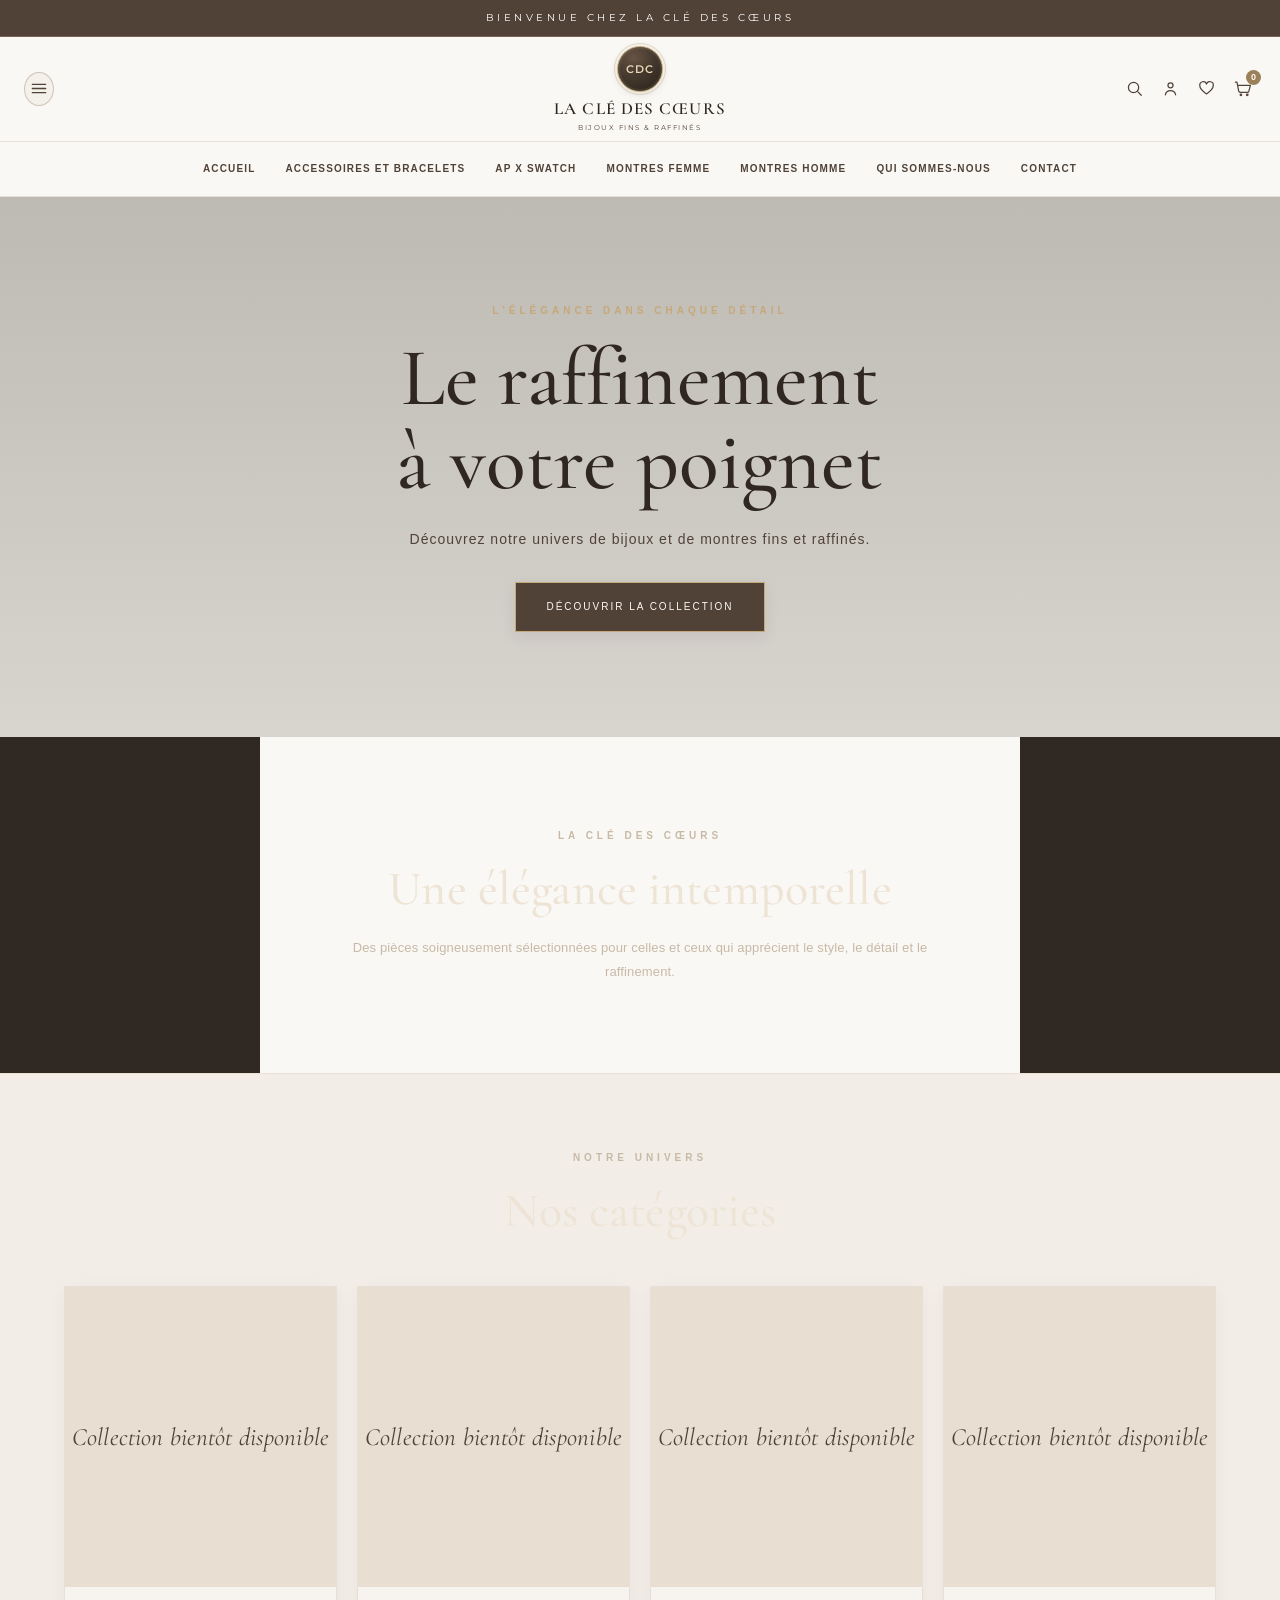
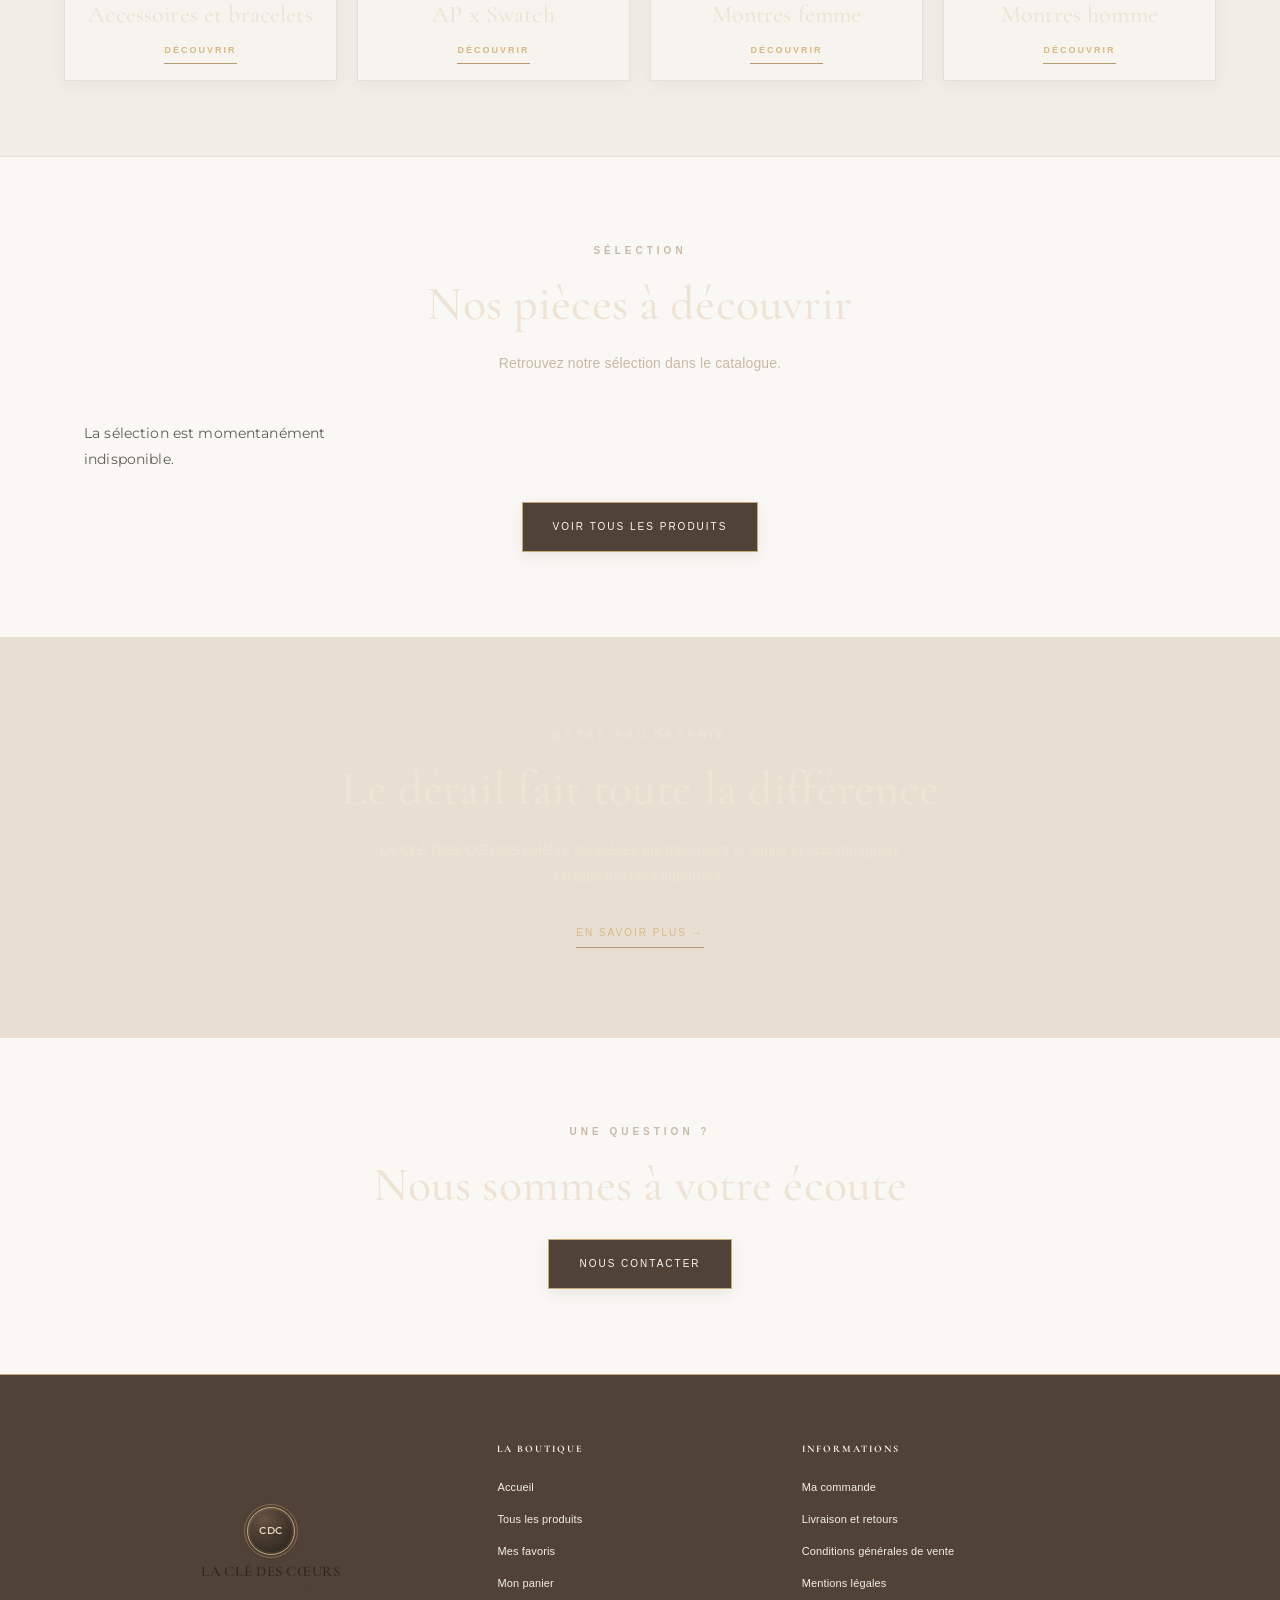
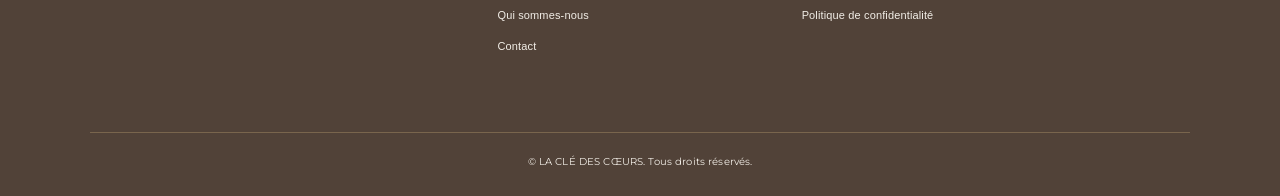
==== index.html @ a2b81877 "Forcer le chargement du nettoyage des fonds blancs" ====
<!DOCTYPE html>
<html lang="fr">
<head>
  <meta charset="UTF-8">
  <meta name="viewport" content="width=device-width, initial-scale=1.0">

  <title>LA CLÉ DES CŒURS | Bijoux fins & raffinés</title>

  <meta name="description" content="Découvrez LA CLÉ DES CŒURS, une sélection de bijoux et de montres fins et raffinés.">
  <meta name="theme-color" content="#39332e">

  <link rel="preconnect" href="https://fonts.googleapis.com">
  <link rel="preconnect" href="https://fonts.gstatic.com" crossorigin>

  <link href="https://fonts.googleapis.com/css2?family=Cormorant+Garamond:wght@400;500;600;700&family=Montserrat:wght@300;400;500;600&display=swap" rel="stylesheet">

  <link rel="stylesheet" href="styles.css?v=cdc-logo-center-20261107-30">

  <style>
    .main-nav.is-open {
      display: flex !important;
      flex-wrap: wrap;
    }

    .menu-button {
      cursor: pointer;
    }

    .header-actions a {
      text-decoration: none;
    }

    .search-form {
      display: flex;
      align-items: center;
    }

    .search-form button {
      cursor: pointer;
    }

    @media (max-width: 768px) {
      .main-nav.is-open {
        display: flex !important;
        flex-direction: column;
        width: 100%;
        gap: 12px;
        padding: 18px;
        background: #39332e;
        position: relative;
        z-index: 20;
      }
    }
      .featured-home-grid {
      display:grid;
      grid-template-columns:repeat(4,minmax(0,1fr));
      gap:20px;
      max-width:1200px;
      margin:0 auto;
      padding:0 20px;
    }
    .featured-home-card {
      border:1px solid rgba(190,166,126,.28);
      background:#39332e;
      text-align:center;
      padding-bottom:16px;
      min-width:0;
    }
    .featured-home-card img {
      display:block;
      width:100%;
      aspect-ratio:1/1;
      object-fit:contain;
      background:#d8d0c5;
    }
    .featured-home-card h3 {
      font-size:14px;
      font-weight:400;
      line-height:1.5;
      padding:0 12px;
      min-height:42px;
    }
    .featured-home-card p {font-size:15px;}
    .featured-home-card a {color:inherit;text-decoration:none;}
    @media(max-width:800px){.featured-home-grid{grid-template-columns:repeat(2,minmax(0,1fr));gap:12px;padding:0 14px;}}
  
    .header-cart-icon { width: 22px; height: 22px; display: inline-block; vertical-align: middle; }
  </style>
</head>

<body>

  <div class="announcement">
    BIENVENUE CHEZ LA CLÉ DES CŒURS
  </div>

  <header class="header">

    <button
      class="menu-button"
      id="menuButton"
      type="button"
      aria-label="Ouvrir le menu"
      aria-expanded="false"
      aria-controls="mainNav"
    >
      <svg viewBox="0 0 24 24" aria-hidden="true"><path d="M4 7h16M4 12h16M4 17h16"/></svg>
    </button>

    <a href="index.html" class="brand brand-home-link" title="Retour à l’accueil">
      <span class="brand-monogram" aria-label="CDC"><span class="brand-initials">CDC</span></span>
      <span class="brand-name">LA CLÉ DES CŒURS</span>
      <span class="brand-tagline">BIJOUX FINS &amp; RAFFINÉS</span>
    </a>

    <div class="header-actions">
      <a class="header-search-link" href="catalogue.html#recherche" aria-label="Rechercher" title="Rechercher"><svg viewBox="0 0 24 24" aria-hidden="true" fill="none" stroke="currentColor" stroke-width="1.6" stroke-linecap="round" stroke-linejoin="round"><circle cx="10.8" cy="10.8" r="6.5"/><path d="m16 16 4.5 4.5"/></svg></a>
      <a href="compte.html" aria-label="Mon compte" title="Mon compte"><svg viewBox="0 0 24 24" fill="none" stroke="currentColor" stroke-width="1.55" stroke-linecap="round" stroke-linejoin="round" aria-hidden="true"><circle cx="12" cy="8" r="3.2"/><path d="M5.5 20c.7-3.4 3-5.2 6.5-5.2s5.8 1.8 6.5 5.2"/></svg></a>
      <a href="favoris.html" aria-label="Favoris"><svg viewBox="0 0 24 24" fill="none" stroke="currentColor" stroke-width="1.55" stroke-linecap="round" stroke-linejoin="round" aria-hidden="true"><path d="M20.4 8.8c0 4.2-8.4 10-8.4 10S3.6 13 3.6 8.8A4.3 4.3 0 0 1 12 6.5a4.3 4.3 0 0 1 8.4 2.3Z"/></svg></a>
      <a href="panier.html" aria-label="Panier"><svg class="header-cart-icon" viewBox="0 0 24 24" fill="none" stroke="currentColor" stroke-width="1.7" stroke-linecap="round" stroke-linejoin="round" aria-hidden="true"><path d="M3 4h2l2.2 11.2a2 2 0 0 0 2 1.6h8.9a2 2 0 0 0 1.9-1.4L22 8H6"></path><circle cx="10" cy="20" r="1"></circle><circle cx="18" cy="20" r="1"></circle></svg> <span id="cartCount">0</span></a>
    </div>

  </header>

  <nav class="main-nav" id="mainNav">

    <a href="index.html">Accueil</a>

    <a href="catalogue.html?categorie=accessoires">
      Accessoires et bracelets
    </a>

    <a href="catalogue.html?categorie=ap-swatch">
      AP x Swatch
    </a>

    <a href="catalogue.html?categorie=femme">
      Montres femme
    </a>

    <a href="catalogue.html?categorie=homme">
      Montres homme
    </a>

    <a href="qui-sommes-nous.html">
      Qui sommes-nous
    </a>

    <a href="contact.html">
      Contact
    </a>

  </nav>

  <!-- Barre de recherche déplacée vers l’icône de recherche de l’en-tête. -->
<main>

    <section class="hero">

      <div class="hero-content">

        <p class="eyebrow">
          L'ÉLÉGANCE DANS CHAQUE DÉTAIL
        </p>

        <h1>
          Le raffinement<br>
          à votre poignet
        </h1>

        <p>
          Découvrez notre univers de bijoux et de montres
          fins et raffinés.
        </p>

        <a href="catalogue.html" class="primary-button">
          DÉCOUVRIR LA COLLECTION
        </a>

      </div>

    </section>

    <section class="welcome-section">

      <p class="eyebrow">LA CLÉ DES CŒURS</p>

      <h2>Une élégance intemporelle</h2>

      <p>
        Des pièces soigneusement sélectionnées pour celles
        et ceux qui apprécient le style, le détail et le raffinement.
      </p>

    </section>

    <section class="categories-section">

      <div class="section-heading">
        <p class="eyebrow">NOTRE UNIVERS</p>
        <h2>Nos catégories</h2>
      </div>

      <div class="category-grid">

        <article class="category-card">
          <div class="category-image category-accessories" data-category-image="accessoires" aria-label="Produits de la catégorie Accessoires et bracelets"></div>
          <h3>Accessoires et bracelets</h3>
          <a class="category-link" href="catalogue.html?categorie=accessoires">DÉCOUVRIR</a>
        </article>

        <article class="category-card">
          <div class="category-image category-ap" data-category-image="ap-swatch" aria-label="Produits de la catégorie AP x Swatch"></div>
          <h3>AP x Swatch</h3>
          <a class="category-link" href="catalogue.html?categorie=ap-swatch">DÉCOUVRIR</a>
        </article>

        <article class="category-card">
          <div class="category-image category-women" data-category-image="femme" aria-label="Produits de la catégorie Montres femme"></div>
          <h3>Montres femme</h3>
          <a class="category-link" href="catalogue.html?categorie=femme">DÉCOUVRIR</a>
        </article>

        <article class="category-card">
          <div class="category-image category-men" data-category-image="homme" aria-label="Produits de la catégorie Montres homme"></div>
          <h3>Montres homme</h3>
          <a class="category-link" href="catalogue.html?categorie=homme">DÉCOUVRIR</a>
        </article>

      </div>

    </section>

    <section class="featured-section">

      <div class="section-heading">
        <p class="eyebrow">SÉLECTION</p>
        <h2>Nos pièces à découvrir</h2>
        <p>Retrouvez notre sélection dans le catalogue.</p>
      </div>

      <div class="featured-home-grid" id="featuredProducts">
        <p>Chargement de notre sélection...</p>
      </div>

      <p style="text-align:center;margin-top:30px;">
        <a href="catalogue.html" class="primary-button">VOIR TOUS LES PRODUITS</a>
      </p>

    </section>

    <section class="editorial-section">

      <div class="editorial-content">

        <p class="eyebrow">NOTRE PHILOSOPHIE</p>

        <h2>Le détail fait toute la différence</h2>

        <p>
          LA CLÉ DES CŒURS célèbre les pièces qui traversent
          le temps et accompagnent chaque moment important.
        </p>

        <a href="qui-sommes-nous.html" class="text-link">
          EN SAVOIR PLUS →
        </a>

      </div>

    </section>

    <section class="contact-strip">

      <p class="eyebrow">UNE QUESTION ?</p>

      <h2>Nous sommes à votre écoute</h2>

      <a href="contact.html" class="primary-button">
        NOUS CONTACTER
      </a>

    </section>

  </main>

  <footer class="footer">

    <div class="footer-brand">

      <span class="brand-monogram" aria-label="CDC"><span class="brand-initials">CDC</span></span>

      <h3>LA CLÉ DES CŒURS</h3>

      <p>BIJOUX FINS & RAFFINÉS</p>

    </div>

    <div class="footer-column">

      <h4>LA BOUTIQUE</h4>

      <a href="index.html">Accueil</a>
      <a href="catalogue.html">Tous les produits</a>
      <a href="favoris.html">Mes favoris</a>
      <a href="panier.html">Mon panier</a>
      <a href="qui-sommes-nous.html">Qui sommes-nous</a>
      <a href="contact.html">Contact</a>

    </div>

    <div class="footer-column">

      <h4>INFORMATIONS</h4>

      <a href="compte.html">Ma commande</a>
      <a href="livraison-retours.html">Livraison et retours</a>
      <a href="conditions-generales.html">Conditions générales de vente</a>
      <a href="mentions-legales.html">Mentions légales</a>
      <a href="confidentialite.html">Politique de confidentialité</a>

    </div>

    <div class="footer-bottom">

      ©️ <span id="currentYear"></span> LA CLÉ DES CŒURS.
      Tous droits réservés.

    </div>

  </footer>

  <script>
    "use strict";

    // Menu de navigation mobile
    const menuButton = document.getElementById("menuButton");
    const mainNav = document.getElementById("mainNav");

    // Signale au script global que le menu de l’accueil a déjà son gestionnaire.
    menuButton.dataset.cdcMenuReady = "true";

    menuButton.addEventListener("click", function() {
      const menuOuvert = mainNav.classList.toggle("is-open");

      menuButton.setAttribute("aria-expanded", String(menuOuvert));
      menuButton.setAttribute(
        "aria-label",
        menuOuvert ? "Fermer le menu" : "Ouvrir le menu"
      );

      menuButton.innerHTML = menuOuvert ? '<svg viewBox="0 0 24 24" aria-hidden="true"><path d="m6 6 12 12M18 6 6 18"/></svg>' : '<svg viewBox="0 0 24 24" aria-hidden="true"><path d="M4 7h16M4 12h16M4 17h16"/></svg>';
    });

    // Fermer le menu après avoir choisi une page
    mainNav.querySelectorAll("a").forEach(function(lien) {
      lien.addEventListener("click", function() {
        mainNav.classList.remove("is-open");
        menuButton.setAttribute("aria-expanded", "false");
        menuButton.setAttribute("aria-label", "Ouvrir le menu");
        menuButton.innerHTML = '<svg viewBox="0 0 24 24" aria-hidden="true"><path d="M4 7h16M4 12h16M4 17h16"/></svg>';
      });
    });

    // Recherche : ouvrir le catalogue avec le terme recherché
    const searchForm = document.getElementById("searchForm");
    const searchInput = document.getElementById("searchInput");

    searchForm.addEventListener("submit", function(evenement) {
      evenement.preventDefault();

      const terme = searchInput.value.trim();

      if (terme) {
        window.location.href =
          "catalogue.html?recherche=" + encodeURIComponent(terme);
      } else {
        window.location.href = "catalogue.html";
      }
    });

    // Afficher l'année actuelle
    document.getElementById("currentYear").textContent =
      new Date().getFullYear();

    // Mettre à jour le compteur du panier
    function actualiserCompteurPanier() {
      const compteur = document.getElementById("cartCount");

      try {
        const panier = JSON.parse(
          localStorage.getItem("cdc_cart") || "[]"
        );

        const quantite = Array.isArray(panier)
          ? panier.reduce(function(total, article) {
              return total + Number(article.quantity || 0);
            }, 0)
          : 0;

        compteur.textContent = quantite;

      } catch (erreur) {
        compteur.textContent = "0";
        console.error("Impossible de lire le panier :", erreur);
      }
    }

    actualiserCompteurPanier();
  </script>

  <script src="produits.js?v=categories-strict-20261107-12"></script>
  <script>
    (function() {
      const zone = document.getElementById("featuredProducts");
      if (!zone || !window.produitsReady) return;
      const euro = value => new Intl.NumberFormat("fr-FR",{style:"currency",currency:"EUR"}).format(Number(value)||0);
      window.produitsReady.then(produits => {
        const selection = produits.filter(p => p && p.actif !== false && p.image).slice(0,4);
        if (!selection.length) {
          zone.textContent = "Découvrez notre sélection dans le catalogue.";
          return;
        }
        zone.innerHTML = selection.map(p => {
          const href = "produit.html?id=" + encodeURIComponent(p.id);
          const name = String(p.nom || "Article").replace(/[&<>"']/g, ch => ({"&":"&amp;","<":"&lt;",">":"&gt;",'"':"&quot;","'":"&#039;"}[ch]));
          const img = String(p.image).replace(/&/g,"&amp;").replace(/"/g,"&quot;").replace(/</g,"&lt;");
          return '<article class="featured-home-card"><a href="'+href+'"><img src="'+img+'" alt="'+name+'" loading="lazy"><h3>'+name+'</h3><p>'+euro(p.prix)+'</p></a></article>';
        }).join("");
      }).catch(() => { zone.textContent = "La sélection est momentanément indisponible."; });
    })();
  </script>
  <script>
    (function() {
      const zones = Array.from(document.querySelectorAll("[data-category-image]"));
      if (!zones.length) return;
      const normaliser = value => String(value || "").toLowerCase().normalize("NFD").replace(/[\\u0300-\\u036f]/g, "").replace(/[^a-z0-9]+/g, "-");
      function appartient(produit, categorie) {
        const categories = Array.isArray(produit && produit.categories)
          ? produit.categories
          : [];
        // Chaque produit ne peut apparaître que dans sa catégorie canonique.
        return categories.includes(categorie) ||
          normaliser(produit && produit.categorie) === categorie;
      }

      const charger = window.produitsReady ? window.produitsReady : new Promise((resolve,reject) => {
        window.addEventListener("produits:loaded",() => resolve(window.produits || []),{once:true});
        window.addEventListener("produits:error",() => reject(new Error("Catalogue indisponible")),{once:true});
      });
      charger.then(function(produits) {
        zones.forEach(function(zone,zoneIndex) {
          const categorie=zone.dataset.categoryImage;
          const selection=produits.filter(produit => produit && produit.actif!==false && produit.image && appartient(produit,categorie));
          const carte=zone.closest(".category-card");
          const destination="catalogue.html?categorie="+encodeURIComponent(categorie);
          if(carte) {
            carte.dataset.categoryHref=destination;carte.setAttribute("role","link");carte.setAttribute("tabindex","0");
            carte.addEventListener("click",event => {if(!event.target.closest("a,button"))window.location.href=destination;});
            carte.addEventListener("keydown",event => {
              if((event.key==="Enter"||event.key===" ")&&(event.target===carte||event.target===zone||event.target.closest("h3"))){
                event.preventDefault();window.location.href=destination;
              }
            });
          }
          if(!selection.length){zone.classList.add("category-image-empty");zone.setAttribute("aria-label","Collection bientôt disponible");return;}
          const largeur=Math.max(180,Math.round(zone.clientWidth||zone.getBoundingClientRect().width||260));
          const piste=document.createElement("div");piste.className="category-product-track";piste.style.width=(largeur*selection.length*2)+"px";
          selection.concat(selection).forEach(function(produit,index) {
            const lien=document.createElement("a");lien.className="category-product-item";lien.href="produit.html?id="+encodeURIComponent(produit.id);
            lien.style.setProperty("--category-slide-width",largeur+"px");lien.style.width=largeur+"px";lien.style.flex="0 0 "+largeur+"px";
            lien.setAttribute("aria-label",produit.nom||"Découvrir le produit");
            const image=document.createElement("img");
            const images=[...new Set([...(Array.isArray(produit.images)?produit.images:[]),produit.image].filter(Boolean))];
            let imageIndex=0;image.alt=produit.nom||"Produit de la collection";image.loading=index<2?"eager":"lazy";image.decoding="async";image.src=images[imageIndex]||"";
            image.addEventListener("error",function(){imageIndex++;if(imageIndex<images.length)image.src=images[imageIndex];else{lien.classList.add("category-product-image-unavailable");image.remove();}});
            lien.appendChild(image);piste.appendChild(lien);
          });
          zone.replaceChildren(piste);zone.classList.add("category-image-moving");
          zone.style.setProperty("--category-duration",Math.max(14,selection.length*5)+"s");
          zone.style.setProperty("--category-delay",(zoneIndex*-1.7)+"s");
          zone.setAttribute("aria-label","Images des produits de la catégorie "+categorie);
        });
      }).catch(function(error){
        console.error("Carrousels des catégories :",error);
        zones.forEach(zone=>{zone.classList.add("category-image-empty");zone.setAttribute("aria-label","Catalogue momentanément indisponible");});
      });
    })();
  </script>
  <script src="langue.js?v=fond-sans-blanc-contraste-20261107-5"></script>

<script id="cdc-active-navigation-20261107">
(() => {
  const page = (location.pathname.split("/").pop() || "index.html").toLowerCase();
  const targets = { "compte.html":"compte", "favoris.html":"favoris", "panier.html":"panier" };
  document.querySelectorAll(".header-actions a").forEach(link => {
    const href = (link.getAttribute("href") || "").split("?")[0].toLowerCase();
    const key = targets[page];
    if (key && href === key + ".html") link.setAttribute("aria-current", "page");
  });
  document.querySelectorAll(".main-nav a").forEach(link => {
    const href = (link.getAttribute("href") || "").split("?")[0].toLowerCase();
    if (href === page) link.setAttribute("aria-current", "page");
    else if (page === "produit.html" && href === "catalogue.html") link.setAttribute("aria-current", "page");
  });
  const search = document.querySelector(".header-search-form");
  if (search) {
    const input = search.querySelector("input");
    if (input) input.addEventListener("focus", () => search.setAttribute("aria-current", "page"));
    if (input) input.addEventListener("blur", () => search.removeAttribute("aria-current"));
  }
})();
</script>

<script id="cdc-page-location-20261107">
(function(){
  const path=(location.pathname.split("/").pop()||"index.html").toLowerCase();
  const params=new URLSearchParams(location.search);
  const category=(params.get("categorie")||params.get("category")||"").toLowerCase();
  const labels={
    "index.html":"Accueil","catalogue.html":"Tout le catalogue","produit.html":"Fiche produit",
    "panier.html":"Mon panier","commande.html":"Finaliser ma commande","compte.html":"Mon compte",
    "favoris.html":"Mes favoris","contact.html":"Contact","qui-sommes-nous.html":"Qui sommes-nous",
    "conditions-generales.html":"Conditions générales de vente","confidentialite.html":"Politique de confidentialité",
    "livraison-retours.html":"Livraison et retours","mentions-legales.html":"Mentions légales"
  };
  const categoryLabels={homme:"Montres homme",femme:"Montres femme",accessoires:"Accessoires et bracelets",bracelets:"Accessoires et bracelets",ap:"AP x Swatch", "ap-swatch":"AP x Swatch"};
  const links=[...document.querySelectorAll(".main-nav a")];
  let currentLabel=labels[path]||"Page";
  if(path==="catalogue.html"&&categoryLabels[category]) currentLabel=categoryLabels[category];
  links.forEach(link=>{
    const href=(link.getAttribute("href")||"").toLowerCase();
    let active=false;
    if(path==="index.html") active=href==="index.html";
    else if(path==="catalogue.html"&&categoryLabels[category]){
      active=href.includes("categorie="+encodeURIComponent(category)) ||
        (category==="bracelets"&&href.includes("categorie=accessoires"));
    } else if(path==="catalogue.html") active=href==="catalogue.html";
    else if(path==="produit.html") active=href.startsWith("catalogue.html");
    else active=href.split("?")[0]===path;
    if(active){link.setAttribute("aria-current","page");link.classList.add("is-current");}
    else {link.removeAttribute("aria-current");link.classList.remove("is-current");}
  });
})();
</script>
</body>
</html>
---- styles.css ----
@import url("https://fonts.googleapis.com/css2?family=Cormorant+Garamond:wght@400;500;600;700&family=Montserrat:wght@300;400;500;600&display=swap");


/* =========================================
   LA CLÉ DES CŒURS
   BIJOUX FINS & RAFFINÉS
   VERSION CORRIGÉE
   ========================================= */

:root {
  --ivory: #faf8f4;
  --cream: #f2eee7;
  --beige: #e8dfd2;
  --champagne: #c7aa7b;
  --brown: #514238;
  --dark: #302820;
  --text: #655b52;
  --white: #ffffff;
  --border: #e7e0d7;

  --serif: "Cormorant Garamond", Georgia, serif;
  --sans: "Montserrat", Arial, sans-serif;
}

* {
  box-sizing: border-box;
  margin: 0;
  padding: 0;
}

html {
  scroll-behavior: smooth;
}

body {
  background: var(--ivory);
  color: var(--text);
  font-family: var(--sans);
  font-size: 14px;
  line-height: 1.8;
  font-weight: 400;
}

a {
  color: inherit;
  text-decoration: none;
}

button,
input,
select {
  font: inherit;
}

/* TOP BAR */

.announcement {
  background: var(--brown);
  color: var(--white);
  text-align: center;
  padding: 9px 12px;
  font-size: 10px;
  letter-spacing: 3px;
}

/* HEADER */

.header {
  min-height: 125px;
  padding: 20px 5%;
  display: grid;
  grid-template-columns: 1fr 2fr 1fr;
  align-items: center;
  background: var(--ivory);
  border-bottom: 1px solid var(--border);
}

.menu-button {
  justify-self: start;
  border: none;
  background: transparent;
  color: var(--brown);
  font-size: 27px;
  cursor: pointer;
}

.brand-home-link {
  display: flex;
  min-width: 0;
  text-decoration: none;
  cursor: pointer;
  -webkit-tap-highlight-color: transparent;
}

.brand-home-link:focus-visible {
  outline: 2px solid var(--champagne);
  outline-offset: 6px;
}

.brand {
  display: flex;
  flex-direction: column;
  align-items: center;
  text-align: center;
}

.brand-monogram {
  color: var(--champagne);
  font-family: var(--serif);
  font-size: 42px;
  line-height: 1;
  letter-spacing: 5px;
}

.brand-name {
  margin-top: 8px;
  color: var(--dark);
  font-family: var(--serif);
  font-size: 23px;
  font-weight: 600;
  letter-spacing: 3px;
}

.brand-tagline {
  margin-top: 2px;
  color: var(--brown);
  font-size: 8px;
  letter-spacing: 4px;
}

.header-actions {
  justify-self: end;
  display: flex;
  gap: 22px;
  color: var(--brown);
  font-size: 24px;
}

.header-actions a {
  text-decoration: none;
}

/* NAVIGATION */

.main-nav {
  min-height: 55px;
  padding: 15px 3%;
  display: flex;
  justify-content: center;
  align-items: center;
  flex-wrap: wrap;
  gap: 30px;
  background: var(--ivory);
  border-bottom: 1px solid var(--border);
}

.main-nav a {
  color: var(--brown);
  font-size: 10px;
  font-weight: 500;
  letter-spacing: 1px;
  text-transform: uppercase;
  transition: color .2s ease;
}

.main-nav a:hover {
  color: var(--champagne);
}

/* SEARCH AND LANGUAGE */

.utility-bar {
  min-height: 65px;
  padding: 12px 5%;
  display: flex;
  align-items: center;
  justify-content: space-between;
  gap: 20px;
}

.search-form {
  width: min(360px, 100%);
  display: flex;
  border-bottom: 1px solid var(--border);
}

.search-form input {
  width: 100%;
  padding: 10px;
  border: none;
  outline: none;
  background: transparent;
  color: var(--dark);
  font-size: 12px;
}

.search-form button {
  border: none;
  background: transparent;
  color: var(--brown);
  padding: 5px 10px;
  font-size: 24px;
  cursor: pointer;
}

.utility-bar select {
  padding: 9px 12px;
  border: 1px solid var(--border);
  background: var(--ivory);
  color: var(--brown);
  font-size: 11px;
}

/* HERO */

.hero {
  min-height: 540px;
  padding: 80px 8%;
  display: flex;
  align-items: center;
  justify-content: center;
  text-align: center;
  background:
    linear-gradient(
      rgba(248,245,239,.70),
      rgba(248,245,239,.84)
    ),
    url("https://bijouterielamalmaison.fr/wp-content/uploads/2026/05/accueil-site-MTR.jpg")
    center 50% / cover no-repeat;
}

.hero-content {
  max-width: 720px;
}

.eyebrow {
  margin-bottom: 16px;
  color: var(--champagne);
  font-size: 10px;
  font-weight: 600;
  letter-spacing: 4px;
  text-transform: uppercase;
}

.hero h1 {
  margin-bottom: 22px;
  color: var(--dark);
  font-family: var(--serif);
  font-size: clamp(48px, 7vw, 82px);
  font-weight: 500;
  line-height: 1.03;
}

.hero p:not(.eyebrow) {
  margin-bottom: 30px;
  color: var(--brown);
  font-size: 14px;
  letter-spacing: 1px;
}

/* BUTTONS */

.primary-button {
  display: inline-block;
  padding: 15px 30px;
  background: var(--brown);
  color: var(--white);
  border: 1px solid var(--brown);
  font-size: 10px;
  font-weight: 500;
  letter-spacing: 2px;
  transition: all .25s ease;
}

.primary-button:hover {
  background: transparent;
  color: var(--brown);
}

/* WELCOME */

.welcome-section {
  max-width: 760px;
  margin: auto;
  padding: 90px 25px;
  text-align: center;
}

.welcome-section h2,
.section-heading h2,
.editorial-section h2,
.contact-strip h2 {
  margin-bottom: 18px;
  color: var(--dark);
  font-family: var(--serif);
  font-size: clamp(34px, 5vw, 48px);
  font-weight: 500;
  line-height: 1.2;
}

.welcome-section p:not(.eyebrow) {
  max-width: 620px;
  margin: auto;
  color: var(--text);
  font-size: 13px;
}

/* CATEGORIES */

.categories-section {
  padding: 75px 5%;
  background: var(--cream);
}

.section-heading {
  margin-bottom: 45px;
  text-align: center;
}

.category-grid {
  max-width: 1250px;
  margin: auto;
  display: grid;
  grid-template-columns: repeat(4, 1fr);
  gap: 22px;
}

.category-card {
  display: block;
  text-align: center;
}

.category-image {
  height: 300px;
  margin-bottom: 18px;
  display: flex;
  align-items: center;
  justify-content: center;
  overflow: hidden;
  background: var(--beige);
  transition: opacity .3s ease;
}

.category-image span {
  color: rgba(81,66,56,.45);
  font-family: var(--serif);
  font-size: 65px;
}

.category-card:hover .category-image {
  opacity: .8;
}

.category-accessories {
  background: linear-gradient(140deg, #e5d9ca, #f5eee4);
}

.category-ap {
  background: linear-gradient(140deg, #e8e0d7, #d6c7b7);
}

.category-women {
  background: linear-gradient(140deg, #efe3dc, #e0d0c5);
}

.category-men {
  background: linear-gradient(140deg, #d9d0c4, #eee7de);
}

.category-card h3 {
  margin-bottom: 8px;
  color: var(--dark);
  font-family: var(--serif);
  font-size: 24px;
  font-weight: 500;
}

.category-link {
  color: var(--brown);
  font-size: 9px;
  letter-spacing: 2px;
}

/* FEATURED PRODUCTS */

.featured-section {
  padding: 85px 5%;
}

.featured-placeholder {
  max-width: 900px;
  margin: auto;
  padding: 55px 20px;
  background: var(--cream);
  text-align: center;
}

.featured-placeholder p {
  margin-bottom: 25px;
  color: var(--text);
}

/* EDITORIAL */

.editorial-section {
  min-height: 400px;
  padding: 90px 10%;
  display: flex;
  align-items: center;
  justify-content: center;
  text-align: center;
  background: var(--beige);
}

.editorial-content {
  max-width: 650px;
}

.editorial-content p:not(.eyebrow) {
  margin: 20px auto;
  max-width: 550px;
}

.text-link {
  display: inline-block;
  margin-top: 15px;
  color: var(--brown);
  font-size: 10px;
  letter-spacing: 2px;
  border-bottom: 1px solid var(--champagne);
  padding-bottom: 5px;
}

/* CONTACT */

.contact-strip {
  padding: 85px 20px;
  text-align: center;
}

.contact-strip h2 {
  margin-bottom: 25px;
}

/* FOOTER */

.footer {
  padding: 65px 7% 25px;
  display: grid;
  grid-template-columns: 1.4fr 1fr 1.5fr;
  gap: 45px;
  background: #eee8df;
  color: var(--brown);
}

.footer-brand {
  text-align: center;
}

.footer-brand .brand-monogram {
  font-size: 38px;
}

.footer-brand h3 {
  margin-top: 12px;
  color: var(--dark);
  font-family: var(--serif);
  font-size: 22px;
  letter-spacing: 2px;
}

.footer-brand p {
  font-size: 9px;
  letter-spacing: 3px;
}

.footer-column {
  display: flex;
  flex-direction: column;
  gap: 12px;
}

.footer-column h4 {
  margin-bottom: 8px;
  color: var(--dark);
  font-size: 10px;
  letter-spacing: 2px;
}

.footer-column a {
  font-size: 11px;
  transition: color .2s ease;
}

.footer-column a:hover {
  color: var(--champagne);
}

.footer-bottom {
  grid-column: 1 / -1;
  margin-top: 30px;
  padding-top: 20px;
  border-top: 1px solid #d9d0c4;
  text-align: center;
  font-size: 10px;
}

/* TABLETS */

@media (max-width: 900px) {
  .category-grid {
    grid-template-columns: repeat(2, 1fr);
  }

  .category-image {
    height: 270px;
  }

  .main-nav {
    gap: 18px;
  }

  .footer {
    grid-template-columns: repeat(2, 1fr);
  }

  .footer-brand {
    grid-column: 1 / -1;
  }
}

/* MOBILE */

@media (max-width: 600px) {
  .announcement {
    font-size: 8px;
    letter-spacing: 2px;
  }

  .header {
    min-height: 95px;
    padding: 12px 15px;
    grid-template-columns: 35px 1fr 65px;
  }

  .menu-button {
    display: block;
  }

  .brand-monogram {
    font-size: 31px;
  }

  .brand-name {
    font-size: 15px;
    letter-spacing: 2px;
  }

  .brand-tagline {
    font-size: 6px;
    letter-spacing: 2px;
  }

  .header-actions {
    gap: 12px;
    font-size: 19px;
  }

  .main-nav {
    display: none;
    flex-direction: column;
    align-items: stretch;
    gap: 0;
    padding: 5px 20px;
  }

  /* Compatibilité avec index.html */
  .main-nav.open,
  .main-nav.is-open {
    display: flex !important;
  }

  .main-nav a {
    padding: 13px 5px;
    border-bottom: 1px solid var(--border);
  }

  .utility-bar {
    padding: 10px 15px;
  }

  .search-form {
    width: 65%;
  }

  .utility-bar select {
    max-width: 110px;
  }

  .hero {
    min-height: 430px;
    padding: 55px 20px;
  }

  .hero h1 {
    font-size: 53px;
  }

  .welcome-section {
    padding: 65px 22px;
  }

  .categories-section {
    padding: 60px 15px;
  }

  .category-grid {
    gap: 20px 12px;
  }

  .category-image {
    height: 190px;
  }

  .category-image span {
    font-size: 45px;
  }

  .category-card h3 {
    font-size: 19px;
  }

  .featured-section {
    padding: 60px 15px;
  }

  .editorial-section {
    min-height: 350px;
    padding: 65px 22px;
  }

  .footer {
    padding: 50px 22px 20px;
    grid-template-columns: 1fr;
    gap: 35px;
  }

  .footer-brand {
    grid-column: auto;
  }

  .footer-bottom {
    grid-column: auto;
  }
}


/* IDENTITÉ VISUELLE SIGNATURE — LA CLÉ DES CŒURS */
:root {
  --ivory: #fbf8f2;
  --cream: #f2ece2;
  --beige: #e5d8c7;
  --champagne: #c5a46d;
  --brown: #49342f;
  --dark: #241b1b;
  --text: #655653;
  --white: #fffdf9;
  --border: #e5dbce;
  --serif: "Cormorant Garamond", Georgia, serif;
  --sans: "Manrope", Arial, sans-serif;
}
html { background: #fbf8f2; }
body {
  color: var(--text);
  font-family: var(--sans);
  background:
    radial-gradient(ellipse at 12% 8%, rgba(197,164,109,.075), transparent 34%),
    radial-gradient(ellipse at 90% 42%, rgba(91,57,52,.045), transparent 38%),
    linear-gradient(145deg, #fcfaf6 0%, #f7f1e8 48%, #fbf8f2 100%);
  background-attachment: fixed;
}
h1, h2, h3, h4, .brand-name, .brand-monogram {
  font-family: var(--serif);
}
.announcement {
  background: linear-gradient(90deg, #241b1b, #49342f 48%, #241b1b);
  color: #ead8b7;
  letter-spacing: 3.5px;
}
.header, .main-nav {
  background: rgba(251,248,242,.94);
  border-color: rgba(170,145,111,.25);
}
.brand-name { letter-spacing: 3.5px; }
.brand-monogram { color: #b99a67; }
.primary-button, .cart-checkout {
  background: linear-gradient(110deg, #382724, #62483c);
  border-color: #b99a67;
  color: #fffaf1;
}
.primary-button:hover, .cart-checkout:hover {
  background: #b99a67;
  color: #241b1b;
}
.categories-section, .featured-placeholder {
  background: linear-gradient(135deg, rgba(241,234,222,.92), rgba(250,247,240,.96));
}
.category-image {
  border: 1px solid rgba(181,151,105,.28);
  box-shadow: 0 12px 30px rgba(55,38,31,.07);
}
.editorial-section {
  background: linear-gradient(135deg, #e8ddce, #f4eee5 58%, #e4d5c2);
}
.footer {
  background: linear-gradient(125deg, #251d1c, #3b2b28);
  color: #e9dfd0;
  border-top: 1px solid #b99a67;
}
.footer-brand h3, .footer-column h4 { color: #f5e9d4; }
.footer-column a { color: #e3d7c8; }
.footer-column a:hover { color: #d5b77f; }
.footer-bottom { border-color: rgba(213,183,127,.3); color: #cfc0ae; }
.cart-page { max-width: 1050px; }
.cart-item, .cart-summary, .cart-empty {
  background: rgba(255,253,249,.88);
  border: 1px solid rgba(181,151,105,.28);
  box-shadow: 0 14px 38px rgba(49,35,29,.055);
}
.cart-item { border-radius: 3px; }
.cart-summary { border-radius: 3px; }
.cart-page h1 { color: #2c2020; letter-spacing: .5px; }
.cart-item h2 { color: #302321; }
@media (max-width: 600px) {
  body { background-attachment: scroll; }
}


/* ACCUEIL — RUBANS DE PRODUITS PAR CATÉGORIE */
.category-image {
  position: relative;
  display: block;
  height: 300px;
  overflow: hidden;
  background: #f4f1eb;
  border: 1px solid rgba(173,151,119,.22);
  box-shadow: 0 8px 24px rgba(57,47,39,.045);
}
.category-image > span { display: none !important; }
.category-product-track {
  display: flex;
  align-items: center;
  width: max-content;
  height: 100%;
  animation: cdc-category-marquee var(--category-duration, 24s) linear infinite;
  will-change: transform;
}
.category-image:hover .category-product-track { animation-play-state: paused; }
.category-product-track img {
  display: block;
  flex: 0 0 auto;
  width: 300px;
  height: 100%;
  object-fit: contain;
  padding: 18px;
  background: #f7f5f0;
}
@keyframes cdc-category-marquee {
  from { transform: translateX(0); }
  to { transform: translateX(-50%); }
}
.category-image-empty::after {
  content: "Collection";
  display: grid;
  place-items: center;
  height: 100%;
  color: #9a8b79;
  font: italic 25px var(--serif);
}
@media (max-width: 900px) {
  .category-image { height: 250px; }
  .category-product-track img { width: 250px; }
}
@media (max-width: 600px) {
  .category-image { height: 190px; }
  .category-product-track img { width: 190px; padding: 12px; }
}

/* FOND SIGNATURE — PERLE, PIERRE CLAIRE ET OR BROSSÉ */
html { background: #f8f7f4; }
body {
  background:
    radial-gradient(ellipse at 50% 0%, rgba(220,207,184,.12), transparent 42%),
    linear-gradient(180deg, #fbfaf8 0%, #f7f6f2 52%, #fbfaf8 100%);
  color: #625b53;
}
.announcement {
  background: #302a27;
  color: #e6d9c5;
  border-bottom: 1px solid rgba(190,166,126,.35);
}
.header, .main-nav {
  background: rgba(251,250,248,.97);
  border-color: #e9e4dc;
}
.welcome-section, .contact-strip, .featured-section { background: transparent; }
.categories-section {
  background: linear-gradient(135deg, #f2f0eb 0%, #f8f7f3 100%);
}
.editorial-section {
  background: linear-gradient(120deg, #eeeae2 0%, #f5f2ec 52%, #ebe6dc 100%);
}
.primary-button, .cart-checkout {
  background: #39312c;
  border-color: #bca77f;
  box-shadow: 0 5px 16px rgba(45,37,31,.08);
}
.primary-button:hover, .cart-checkout:hover {
  background: #bca77f;
  color: #29221e;
}
.footer {
  background: #302a27;
  border-top: 1px solid #bca77f;
}


/* PALETTE JOAILLERIE — TAUPE MINÉRAL, BRONZE ET CHAMPAGNE */
:root {
  --ivory: #e9e4dc;
  --cream: #ded7cd;
  --beige: #d2c8bb;
  --champagne: #b69a70;
  --brown: #443832;
  --dark: #29231f;
  --text: #554c44;
  --white: #f0ece5;
  --border: #cfc5b8;
}
html { background: #e5dfd6 !important; }
body {
  color: #554c44 !important;
  background:
    radial-gradient(ellipse at 18% 4%, rgba(255,250,240,.25), transparent 38%),
    radial-gradient(ellipse at 88% 48%, rgba(91,72,58,.07), transparent 42%),
    linear-gradient(145deg, #e8e2d9 0%, #dcd4c9 48%, #e7e1d8 100%) !important;
  background-attachment: fixed;
}
.announcement {
  background: linear-gradient(100deg, #29231f, #40352e 50%, #29231f) !important;
  color: #e4d2b2 !important;
}
.header, .main-nav {
  background: rgba(229,223,214,.96) !important;
  border-color: rgba(123,104,83,.22) !important;
}
.welcome-section, .contact-strip, .featured-section { background: transparent !important; }
.categories-section {
  background: linear-gradient(135deg, #d9d1c6, #e4ded5) !important;
}
.category-image, .category-product-track img {
  background: #d8d0c5 !important;
}
.featured-home-card, .featured-placeholder, .cart-item, .cart-summary, .cart-empty,
.checkout-card, .product-card, .product-item, .catalogue-card {
  background: rgba(239,235,228,.88) !important;
  border-color: rgba(137,117,92,.28) !important;
}
.featured-home-card img {
  background: #ddd5ca !important;
}
.editorial-section {
  background: linear-gradient(125deg, #d3c8ba, #e1d9ce 52%, #d0c4b5) !important;
}
.footer {
  background: linear-gradient(125deg, #29231f, #40352e) !important;
  color: #e7ddce !important;
  border-top: 1px solid #b69a70 !important;
}
.primary-button, .cart-checkout, .checkout-button {
  background: linear-gradient(110deg, #342b26, #514239) !important;
  border: 1px solid #b69a70 !important;
  color: #f4eee4 !important;
}
.primary-button:hover, .cart-checkout:hover, .checkout-button:hover {
  background: #b69a70 !important;
  color: #29231f !important;
}
input, select, textarea {
  background-color: #eee9e1 !important;
  border-color: #c9bdad !important;
  color: #403831 !important;
}
@media (max-width: 600px) { body { background-attachment: scroll; } }

/* PICTOGRAMMES DE NAVIGATION — TRAIT FIN ET UNIFORME */
.header-actions { align-items: center; gap: 18px !important; }
.header-actions a, #menuButton, .menu-button {
  display: inline-flex !important;
  align-items: center;
  justify-content: center;
  color: #514238 !important;
  -webkit-tap-highlight-color: transparent;
}
.header-actions a {
  width: 36px;
  height: 36px;
  position: relative;
  transition: color .2s ease, transform .2s ease;
}
.header-actions a:hover { color: #a88a5e !important; transform: translateY(-1px); }
.header-actions a svg, #menuButton svg, .menu-button svg {
  width: 21px;
  height: 21px;
  display: block;
  fill: none;
  stroke: currentColor;
  stroke-width: 1.55;
  stroke-linecap: round;
  stroke-linejoin: round;
}
#menuButton, .menu-button {
  width: 40px !important;
  height: 40px !important;
  border: 1px solid rgba(135,113,86,.35) !important;
  border-radius: 50% !important;
  background: rgba(239,234,226,.55) !important;
  cursor: pointer;
}
#menuButton:hover, .menu-button:hover {
  border-color: #b69a70 !important;
  color: #9a7b50 !important;
}
.header-actions #cartCount {
  position: absolute;
  top: -2px;
  right: -5px;
  min-width: 15px;
  height: 15px;
  display: inline-flex;
  align-items: center;
  justify-content: center;
  border-radius: 50%;
  background: #9b8059;
  color: #fffaf1;
  font: 600 9px/1 Arial, sans-serif;
}
.search-form button { color: #514238 !important; }
.search-form button svg { width: 19px; height: 19px; stroke: currentColor; }


/* SIGNATURE JOAILLERIE — FOND MINÉRAL ET TYPOGRAPHIE RAFFINÉE */
:root {
  --ivory: #d8d0c5;
  --cream: #cec4b7;
  --beige: #c2b6a7;
  --champagne: #b69a70;
  --brown: #40352e;
  --dark: #29231f;
  --text: #514840;
  --white: #eee8df;
  --border: rgba(91, 75, 60, .22);
  --sans: "Manrope", "Helvetica Neue", Arial, sans-serif;
  --serif: "Cormorant Garamond", Georgia, serif;
}
html, body {
  background-color: #d2c9bd !important;
}
body {
  color: #514840 !important;
  font-family: "Manrope", "Helvetica Neue", Arial, sans-serif !important;
  font-weight: 400;
  letter-spacing: .01em;
  background:
    radial-gradient(ellipse at 12% 8%, rgba(245,238,226,.34), transparent 34%),
    radial-gradient(ellipse at 88% 38%, rgba(91,73,57,.12), transparent 40%),
    linear-gradient(135deg, #d9d1c6 0%, #c9beb1 48%, #d6cdc2 100%) !important;
  background-attachment: fixed;
}
h1, h2, h3, .brand-name, .brand-monogram, .footer-brand h3 {
  font-family: "Cormorant Garamond", Georgia, serif !important;
  font-weight: 500 !important;
}
p, a, button, input, select, label, .main-nav {
  font-family: "Manrope", "Helvetica Neue", Arial, sans-serif;
}
.announcement {
  background: linear-gradient(100deg, #29231f, #44382f 50%, #29231f) !important;
  color: #e2d2b5 !important;
}
.header, .main-nav, .utility-bar {
  background: rgba(211, 202, 190, .94) !important;
  border-color: rgba(87, 70, 55, .22) !important;
}
.main-nav a {
  font-size: 10px;
  font-weight: 600;
  letter-spacing: 1.15px;
}
.menu-button {
  display: inline-flex !important;
  align-items: center;
  justify-content: center;
  width: 42px;
  height: 42px;
  border: 1px solid rgba(91, 72, 54, .22) !important;
  border-radius: 50%;
  color: #493b31 !important;
  background: rgba(239, 232, 221, .28) !important;
}
.menu-button svg, .header-actions svg {
  width: 21px;
  height: 21px;
  fill: none;
  stroke: currentColor;
  stroke-width: 1.55;
  stroke-linecap: round;
  stroke-linejoin: round;
}
.header-actions {
  align-items: center;
  gap: 18px;
}
.header-actions a {
  display: inline-flex;
  align-items: center;
  justify-content: center;
  min-width: 34px;
  min-height: 38px;
  color: #493b31 !important;
  transition: color .2s ease, transform .2s ease;
}
.header-actions a:hover {
  color: #9d8055 !important;
  transform: translateY(-1px);
}
.categories-section {
  background: linear-gradient(135deg, #c9bfb2 0%, #d7cec2 52%, #c8bdae 100%) !important;
  border-top: 1px solid rgba(255,255,255,.12);
  border-bottom: 1px solid rgba(75,60,47,.12);
}
.category-grid {
  align-items: stretch;
  gap: 20px;
}
.category-card {
  min-width: 0;
  padding: 0 0 18px;
  border: 1px solid rgba(88, 70, 53, .22);
  background: rgba(224, 216, 205, .34);
  box-shadow: 0 12px 28px rgba(55, 43, 33, .07);
  overflow: hidden;
}
.category-image {
  position: relative;
  height: 300px;
  margin: 0 0 18px;
  background: linear-gradient(145deg, #c4b8a9, #d8cfc3) !important;
  overflow: hidden;
}
 .category-product-track {
  display: flex;
  align-items: stretch;
  width: max-content;
  height: 100%;
  animation: cdc-category-marquee var(--category-duration, 24s) linear infinite;
  animation-delay: var(--category-delay, 0s);
  will-change: transform;
}
.category-image:hover .category-product-track,
.category-image:focus-within .category-product-track {
  animation-play-state: paused;
}
.category-product-item {
  position: relative;
  display: block;
  flex: 0 0 calc((min(90vw, 1250px) - 60px) / 4);
  width: calc((min(90vw, 1250px) - 60px) / 4);
  height: 100%;
  overflow: hidden;
  background: linear-gradient(145deg, #c4b8a9, #d8cfc3);
}
.category-product-item img {
  display: block;
  width: 100%;
  height: 100%;
  object-fit: contain;
  padding: 18px;
  background: transparent !important;
  transition: transform .55s ease, filter .35s ease;
}
.category-product-info {
  position: absolute;
  inset: auto 0 0;
  display: flex;
  flex-direction: column;
  gap: 3px;
  padding: 30px 16px 14px;
  color: #f4eee5;
  text-align: left;
  background: linear-gradient(transparent, rgba(39,31,25,.88));
  opacity: 0;
  transform: translateY(8px);
  transition: opacity .28s ease, transform .28s ease;
}
.category-product-item:hover .category-product-info,
.category-product-item:focus-visible .category-product-info {
  opacity: 1;
  transform: translateY(0);
}
.category-product-item:hover img,
.category-product-item:focus-visible img {
  transform: scale(1.035);
}
.category-product-name {
  font-size: 11px;
  line-height: 1.45;
  font-weight: 500;
}
.category-product-price {
  color: #e2c99d;
  font-size: 12px;
  font-weight: 600;
}
.category-card h3 {
  margin: 0 10px 7px;
  color: #352c26 !important;
  font-size: 24px;
  line-height: 1.2;
}
.category-link {
  display: inline-block;
  margin-top: 2px;
  padding-bottom: 4px;
  color: #584637 !important;
  border-bottom: 1px solid #a88d65;
  font-size: 9px;
  font-weight: 700;
  letter-spacing: 2px;
}
.category-link:hover {
  color: #8c704c !important;
}
.category-image-empty::after {
  color: #655747;
}
.hero {
  background-blend-mode: normal;
}
.welcome-section, .featured-section, .contact-strip {
  background: transparent !important;
}
.editorial-section {
  background: linear-gradient(125deg, #c5b9aa 0%, #d5cbbf 55%, #c4b8a9 100%) !important;
}
.footer {
  background: linear-gradient(120deg, #302923, #40362e 55%, #2b2520) !important;
  color: #e8dfd3 !important;
  border-top: 1px solid #a88d65;
}
.footer a, .footer h3, .footer h4, .footer p {
  color: #e8dfd3 !important;
}
@media (max-width: 900px) {
  .category-image { height: 260px; }
  .category-product-item {
    flex-basis: calc((min(90vw, 1250px) - 20px) / 2);
    width: calc((min(90vw, 1250px) - 20px) / 2);
  }
}
@media (max-width: 600px) {
  .category-grid { gap: 12px; }
  .category-image { height: 205px; }
  .category-product-item {
    flex-basis: calc((100vw - 40px) / 2);
    width: calc((100vw - 40px) / 2);
  }
  .category-product-item img { padding: 10px; }
  .category-product-info {
    opacity: 1;
    transform: none;
    padding: 22px 9px 9px;
  }
  .category-product-name { font-size: 9px; }
  .category-product-price { font-size: 10px; }
  .category-card h3 { font-size: 19px; }
}
@media (prefers-reduced-motion: reduce) {
  .category-product-track { animation: none !important; }
}


/* ACCUEIL — THÈME ESPRESSO MINÉRAL, SANS FOND BLANC */
html, body {
  min-height: 100%;
  background: #39332e !important;
  color: #e9dfd1 !important;
}
body {
  background:
    radial-gradient(ellipse at 15% 0%, rgba(177,151,112,.12), transparent 38%),
    radial-gradient(ellipse at 85% 44%, rgba(16,13,11,.18), transparent 42%),
    linear-gradient(145deg, #403a34 0%, #342f2a 48%, #3d3731 100%) !important;
  background-attachment: fixed !important;
}
main, .welcome-section, .featured-section, .contact-strip {
  background: transparent !important;
}
.header, .main-nav, .utility-bar {
  background: #332e29 !important;
  border-color: rgba(190,166,126,.24) !important;
}
.brand-name, .main-nav a, .header-actions a, .menu-button,
.utility-bar, .search-form input {
  color: #e8ddce !important;
}
.brand-tagline, .welcome-section p, .featured-section p,
.section-heading p, .contact-strip p {
  color: #c7b9a6 !important;
}
.brand-monogram { color: #c4a575 !important; }
.main-nav a:hover, .header-actions a:hover { color: #d0b17b !important; }
.search-form input {
  background: #484039 !important;
  border-color: rgba(190,166,126,.35) !important;
}
.search-form input::placeholder { color: #c4b7a5 !important; }
.categories-section {
  background: linear-gradient(135deg, #494139 0%, #3d3731 52%, #484037 100%) !important;
  border-top: 1px solid rgba(190,166,126,.18);
  border-bottom: 1px solid rgba(190,166,126,.18);
}
.section-heading h2, .welcome-section h2, .contact-strip h2 {
  color: #f0e7da !important;
}
.eyebrow { color: #c6a879 !important; }
.category-card {
  background: #403932 !important;
  border-color: rgba(190,166,126,.28) !important;
  box-shadow: 0 12px 30px rgba(13,10,8,.18) !important;
}
.category-image {
  background: linear-gradient(145deg, #51483f, #39332d) !important;
  border: 0 !important;
  box-shadow: none !important;
}
/* Une case = une piste dédiée; chaque photo occupe exactement la case. */
.category-product-track {
  display: flex !important;
  width: max-content !important;
  height: 100% !important;
  align-items: stretch !important;
  animation: cdc-category-marquee var(--category-duration, 24s) linear infinite !important;
  animation-delay: var(--category-delay, 0s) !important;
}
.category-product-item {
  flex: 0 0 100% !important;
  width: 100% !important;
  min-width: 0 !important;
  height: 100% !important;
  background: linear-gradient(145deg, #51483f, #39332d) !important;
}
.category-product-item img {
  width: 100% !important;
  height: 100% !important;
  object-fit: contain !important;
  background: transparent !important;
}
.category-card h3 { color: #f0e7da !important; }
.category-link {
  color: #d0b17b !important;
  border-color: #a88a5e !important;
}
.featured-home-card, .featured-placeholder {
  background: #403932 !important;
  border-color: rgba(190,166,126,.28) !important;
  color: #eee4d6 !important;
}
.featured-home-card h3, .featured-home-card p,
.featured-home-card a { color: #eee4d6 !important; }
.featured-home-card img {
  background: #51483f !important;
}
.editorial-section {
  background: linear-gradient(125deg, #51483f, #403932 55%, #4a4037) !important;
}
.editorial-content h2, .editorial-content p { color: #eee4d6 !important; }
.editorial-content .text-link { color: #d0b17b !important; }
.footer {
  background: #28231f !important;
  color: #e9dfd1 !important;
  border-top: 1px solid #a88a5e !important;
}
@media (max-width: 900px) {
  .category-product-item { flex-basis: 100% !important; width: 100% !important; }
}
@media (max-width: 600px) {
  body { background-attachment: scroll !important; }
  .category-product-item { flex-basis: 100% !important; width: 100% !important; }
  .category-product-info {
    opacity: 1 !important;
    transform: none !important;
    background: linear-gradient(transparent, rgba(25,20,16,.88)) !important;
  }
}


/* CORRECTION FINALE MOBILE — PALETTE SOMBRE SANS SURFACES BLANCHES */
html, body, body > main {
  background-color: #302923 !important;
}
body {
  color: #e9dfd1 !important;
  background: radial-gradient(ellipse at 50% 0%, #494037 0%, #332d27 48%, #29241f 100%) fixed !important;
}
body, main, section, .welcome-section, .featured-section, .contact-strip,
.categories-section, .category-grid, .category-card, .editorial-section,
.utility-bar {
  color: #e9dfd1;
}
.welcome-section, .featured-section, .contact-strip, main {
  background: transparent !important;
}
.header, .main-nav, .utility-bar {
  background: #29241f !important;
  color: #eee4d6 !important;
  border-color: rgba(198,166,116,.28) !important;
}
.hero {
  background-color: #332d27 !important;
}
.categories-section {
  background: linear-gradient(135deg,#40382f,#302923) !important;
}
.category-card, .featured-home-card, .featured-placeholder {
  background: #393129 !important;
  color: #eee4d6 !important;
  border-color: rgba(198,166,116,.3) !important;
}
.category-image, .category-product-item, .category-product-item img,
.featured-home-card img {
  background: #443a30 !important;
}
.category-card h3, .featured-home-card h3, .featured-home-card p,
.featured-home-card a, .editorial-content h2, .editorial-content p,
.welcome-section h2, .contact-strip h2, .section-heading h2 {
  color: #eee4d6 !important;
}
.category-link, .editorial-content .text-link {
  color: #d7b985 !important;
  border-color: #b69a70 !important;
}
input, select, textarea, #cdc-language-menu, #cdc-language-select {
  background: #393129 !important;
  color: #f0e7da !important;
  border-color: rgba(198,166,116,.38) !important;
}
#cdc-language-menu label { color: #e9dfd1 !important; }
#cdc-language-menu option { background: #393129 !important; color: #f0e7da !important; }

/* En-tête téléphone : menu | logo centré | compte, favoris, panier, langue */
@media (max-width: 700px) {
  .header {
    width: 100% !important;
    min-height: 76px !important;
    height: auto !important;
    padding: 8px 9px !important;
    display: grid !important;
    grid-template-columns: 34px minmax(0,1fr) auto !important;
    align-items: center !important;
    column-gap: 5px !important;
    overflow: visible !important;
  }
  .header > .menu-button, .header > #menuButton {
    grid-column: 1 !important;
    grid-row: 1 !important;
    width: 32px !important;
    height: 32px !important;
    min-width: 32px !important;
    justify-self: start !important;
    padding: 5px !important;
    border-radius: 50% !important;
  }
  .header > .brand, .header > .brand-home-link {
    grid-column: 2 !important;
    grid-row: 1 !important;
    justify-self: center !important;
    align-items: center !important;
    width: 100% !important;
    min-width: 0 !important;
    white-space: nowrap !important;
  }
  .brand-monogram { display: none !important; }
  .brand-name {
    margin: 0 !important;
    font-size: clamp(11px, 3.1vw, 15px) !important;
    letter-spacing: clamp(1px, .35vw, 2px) !important;
    line-height: 1.2 !important;
    text-align: center !important;
  }
  .brand-tagline {
    margin-top: 3px !important;
    font-size: 6px !important;
    letter-spacing: 1.2px !important;
    line-height: 1 !important;
  }
  .header-actions {
    grid-column: 3 !important;
    grid-row: 1 !important;
    display: flex !important;
    flex-wrap: nowrap !important;
    align-items: center !important;
    justify-self: end !important;
    justify-content: flex-end !important;
    gap: clamp(1px, .7vw, 5px) !important;
    min-width: 0 !important;
    width: auto !important;
  }
  .header-actions a, #cdc-language-button {
    flex: 0 0 25px !important;
    width: 25px !important;
    min-width: 25px !important;
    max-width: 25px !important;
    height: 30px !important;
    min-height: 30px !important;
    padding: 2px !important;
    display: inline-flex !important;
    align-items: center !important;
    justify-content: center !important;
  }
  .header-actions a svg, #cdc-language-button svg {
    width: 18px !important;
    height: 18px !important;
  }
  .header-actions #cartCount { top: 0 !important; right: -1px !important; }
  #cdc-language-switcher {
    flex: 0 0 25px !important;
    width: 25px !important;
    min-width: 25px !important;
    margin: 0 !important;
  }
  .category-grid {
    display: grid !important;
    grid-template-columns: repeat(2,minmax(0,1fr)) !important;
    gap: 10px !important;
  }
  .category-card { min-width: 0 !important; }
  .category-image { height: clamp(165px, 48vw, 220px) !important; }
  .category-product-item { max-width: none !important; }
  .category-product-info {
    opacity: 1 !important;
    transform: none !important;
    padding: 22px 8px 8px !important;
    background: linear-gradient(transparent,rgba(25,20,16,.9)) !important;
  }
  .category-product-name { font-size: 9px !important; }
  .category-product-price { font-size: 10px !important; }
}
@media (max-width: 360px) {
  .header { padding-left: 6px !important; padding-right: 6px !important; column-gap: 2px !important; }
  .header-actions { gap: 0 !important; }
  .header-actions a, #cdc-language-button, #cdc-language-switcher {
    flex-basis: 23px !important; width: 23px !important; min-width: 23px !important; max-width: 23px !important;
  }
  .brand-name { font-size: 10px !important; letter-spacing: .7px !important; }
  .brand-tagline { font-size: 5px !important; letter-spacing: .7px !important; }
}

/* Chaque piste a sa propre largeur calculée dans sa case */
.category-image { position: relative !important; overflow: hidden !important; }
.category-product-track {
  display: flex !important;
  flex-wrap: nowrap !important;
  max-width: none !important;
  height: 100% !important;
  animation: cdc-category-marquee var(--category-duration,24s) linear infinite !important;
  animation-delay: var(--category-delay,0s) !important;
}
.category-product-item {
  display: block !important;
  flex-shrink: 0 !important;
  height: 100% !important;
  position: relative !important;
  overflow: hidden !important;
}
.category-product-item img {
  display: block !important;
  width: 100% !important;
  height: 100% !important;
  object-fit: contain !important;
  padding: 10px !important;
}
@keyframes cdc-category-marquee {
  from { transform: translateX(0); }
  to { transform: translateX(-50%); }
}
@media (prefers-reduced-motion: reduce) {
  .category-product-track { animation: none !important; }
}


/* FINITIONS DE MARQUE — LOGO CDC ET NAVIGATION */
.brand {
  text-decoration: none !important;
}
.brand-monogram {
  width: 39px !important;
  height: 39px !important;
  min-width: 39px !important;
  display: inline-flex !important;
  align-items: center !important;
  justify-content: center !important;
  box-sizing: border-box !important;
  border: 1px solid #c6a674 !important;
  border-radius: 50% !important;
  outline: 1px solid rgba(198,166,116,.45) !important;
  outline-offset: 3px !important;
  background: radial-gradient(circle at 35% 25%,#514438,#29231f 72%) !important;
  color: #e3c99c !important;
  font: 500 13px/1 "Cormorant Garamond",Georgia,serif !important;
  letter-spacing: .5px !important;
  text-shadow: 0 1px 5px rgba(0,0,0,.35);
}
.brand-name {
  color: #eee4d6 !important;
  font-family: "Cormorant Garamond",Georgia,serif !important;
  font-weight: 500 !important;
  letter-spacing: 1.6px !important;
}
.brand-tagline {
  color: #c9b38e !important;
  letter-spacing: 1.8px !important;
}
.category-card { cursor: pointer; }
.category-card:focus-visible {
  outline: 2px solid #c6a674 !important;
  outline-offset: 4px !important;
}
.category-product-item { cursor: pointer; }
.category-product-image-unavailable::after {
  content: "Photo momentanément indisponible";
  position: absolute; inset: auto 0 0; padding: 8px;
  color: #eee4d6; background: rgba(35,29,24,.88);
  font: 10px "Manrope",sans-serif; text-align: center;
}
.category-image-empty::after {
  color: #e1d2bb !important;
  content: "Collection bientôt disponible" !important;
}
.header-actions a, #cdc-language-button, .menu-button {
  -webkit-tap-highlight-color: transparent;
  touch-action: manipulation;
}
.header-actions a:focus-visible, #cdc-language-button:focus-visible,
.menu-button:focus-visible {
  outline: 2px solid #d7b985 !important;
  outline-offset: 3px !important;
}
@media (max-width: 700px) {
  .brand-monogram {
    width: 30px !important; height: 30px !important; min-width: 30px !important;
    font-size: 10px !important; outline-offset: 2px !important;
  }
  .header-actions { gap: 3px !important; }
  .category-card h3 { min-height: 2.4em; }
}
@media (max-width: 370px) {
  .header { padding-left: 7px !important; padding-right: 7px !important; gap: 3px !important; }
  .header > .menu-button, .header > #menuButton {
    flex-basis: 32px !important; width: 32px !important; height: 32px !important;
  }
  .header-actions { gap: 0 !important; }
  .header-actions a, #cdc-language-button, #cdc-language-switcher {
    flex-basis: 27px !important; width: 27px !important; min-width: 27px !important;
  }
  .header > .brand { max-width: calc(100% - 165px) !important; gap: 5px !important; }
  .header > .brand .brand-name { font-size: 9px !important; letter-spacing: .35px !important; }
}

/* Le défilement des collections reste actif sur les téléphones, même si le système réduit les animations. */
@media (prefers-reduced-motion: reduce) {
  .category-product-track {
    animation: cdc-category-marquee var(--category-duration,24s) linear infinite !important;
    animation-delay: var(--category-delay,0s) !important;
  }
}

/* CORRECTION PRIORITAIRE : les anciens flex-basis 100% écrasaient la largeur des diapositives. */
.category-product-track {
  display: flex !important;
  flex-wrap: nowrap !important;
  width: max-content !important;
  max-width: none !important;
}
.category-product-item {
  flex: 0 0 var(--category-slide-width) !important;
  width: var(--category-slide-width) !important;
  min-width: var(--category-slide-width) !important;
  max-width: var(--category-slide-width) !important;
}


/* RESTAURATION DE LA CHARTE VISUELLE INITIALE — SANS MODIFIER LA STRUCTURE */
:root {
  --ivory: #faf8f4 !important; --cream: #f2eee7 !important; --beige: #e8dfd2 !important;
  --champagne: #c7aa7b !important; --brown: #514238 !important; --dark: #302820 !important;
  --text: #655b52 !important; --white: #ffffff !important; --border: #e7e0d7 !important;
  --serif: "Cormorant Garamond", Georgia, serif !important;
  --sans: "Montserrat", Arial, sans-serif !important;
}
html, body { background: var(--ivory) !important; color: var(--text) !important; font-family: var(--sans) !important; }
.announcement { background: var(--brown) !important; color: var(--white) !important; }
.header, .main-nav, .utility-bar { background: var(--ivory) !important; border-color: var(--border) !important; }
.main-nav a, .header-actions a, .menu-button, #menuButton { color: var(--brown) !important; }
.brand-name, h1, h2, h3, h4 { font-family: var(--serif) !important; color: var(--dark); }
.brand-monogram { color: var(--champagne) !important; }
.welcome-section, .featured-section, .contact-strip { background: var(--ivory) !important; color: var(--text) !important; }
.categories-section, .featured-placeholder { background: var(--cream) !important; color: var(--text) !important; }
.category-card { background: transparent !important; color: var(--dark) !important; }
.category-image { background-color: var(--beige) !important; border-color: var(--border) !important; }
.category-product-track img { background-color: var(--ivory) !important; }
.editorial-section { background: var(--beige) !important; color: var(--dark) !important; }
.footer { background: var(--brown) !important; color: var(--ivory) !important; border-color: var(--champagne) !important; }
.footer-brand h3, .footer-column h4 { color: var(--ivory) !important; }
.footer-column a, .footer-bottom { color: var(--cream) !important; }
.primary-button, .cart-checkout, .checkout-button { background: var(--brown) !important; border: 1px solid var(--champagne) !important; color: var(--ivory) !important; }
.primary-button:hover, .cart-checkout:hover, .checkout-button:hover { background: var(--champagne) !important; color: var(--dark) !important; }
.product-card, .favorite-card, .checkout-card, .account-card, .delivery-section, .contact-form, .cart-item, .cart-summary, .cart-empty, .featured-home-card {
  background: var(--cream) !important; color: var(--text) !important; border-color: var(--border) !important;
}
.product-image, .favorite-image, .cart-item-image, .featured-home-card img { background-color: var(--beige) !important; }
input, select, textarea, .catalogue-filters input, .catalogue-filters select, .checkout-form input, .checkout-form select, .checkout-form textarea,
.contact-form input, .contact-form select, .contact-form textarea, .account-form input, .cart-item select {
  background-color: var(--ivory) !important; color: var(--dark) !important; border-color: var(--border) !important;
}
.cart-item h2, .cart-page h1 { color: var(--dark) !important; }
.header .brand, .footer-brand { display: flex !important; flex-direction: column !important; align-items: center !important; justify-content: center !important; text-align: center !important; }
.header .brand-monogram, .footer-brand .brand-monogram {
  box-sizing: border-box !important; width: 42px !important; height: 42px !important; min-width: 42px !important; min-height: 42px !important;
  padding: 0 !important; margin: 0 auto 6px !important; display: flex !important; align-items: center !important; justify-content: center !important;
  border: 1px solid var(--champagne) !important; border-radius: 50% !important; background: transparent !important;
  color: var(--brown) !important; font-size: 0 !important; line-height: 1 !important; letter-spacing: 0 !important;
}
.header .brand-initials, .footer-brand .brand-initials {
  display: block !important; color: var(--brown) !important; font-family: var(--sans) !important; font-size: 10px !important;
  font-weight: 600 !important; letter-spacing: 1px !important; line-height: 1 !important;
}
.header .brand-name { display: block !important; margin: 0 !important; color: var(--dark) !important; font-family: var(--serif) !important;
  font-size: 17px !important; font-weight: 600 !important; letter-spacing: 1.5px !important; line-height: 1.2 !important; }
@media (max-width: 600px) {
  .header .brand-monogram { width: 38px !important; height: 38px !important; min-width: 38px !important; min-height: 38px !important; }
  .header .brand-initials { font-size: 9px !important; }
  .header .brand-name { font-size: 14px !important; letter-spacing: 1px !important; }
}

/* EN-TÊTE LUXUEUX, MENU LISIBLE ET COLLECTIONS — VERSION 23 */
.header{display:grid!important;grid-template-columns:minmax(42px,1fr) minmax(0,auto) minmax(120px,1fr)!important;align-items:center!important;column-gap:clamp(12px,2vw,30px)!important;overflow:visible!important}
.header>.menu-button,.header>#menuButton{grid-column:1!important;justify-self:start!important;align-self:center!important;width:40px!important;height:40px!important;padding:8px!important;display:inline-flex!important;align-items:center!important;justify-content:center!important}
.header>.brand,.header>.brand-home-link{grid-column:2!important;justify-self:center!important;align-self:center!important;width:auto!important;max-width:100%!important;min-width:0!important;gap:0!important;white-space:nowrap!important}
.header>.header-actions{grid-column:3!important;justify-self:end!important;display:flex!important;flex-wrap:nowrap!important;align-items:center!important;justify-content:flex-end!important;gap:clamp(12px,1.5vw,22px)!important;min-width:0!important;width:auto!important}
.header .brand-monogram{width:44px!important;height:44px!important;min-width:44px!important;min-height:44px!important;margin:0 auto 6px!important;border:1px solid var(--champagne)!important;border-radius:50%!important;background:radial-gradient(circle at 35% 25%,#665344,#302820 78%)!important;box-shadow:0 2px 9px rgba(48,40,32,.13),inset 0 0 0 2px rgba(199,170,123,.12)!important;color:var(--champagne)!important}
.header .brand-initials{display:block!important;color:#ead7b5!important;font-family:var(--sans)!important;font-size:11px!important;font-weight:600!important;letter-spacing:1px!important;line-height:1!important}
.header .brand-name{display:block!important;margin:0!important;color:var(--dark)!important;font-family:var(--serif)!important;font-size:clamp(13px,1.35vw,17px)!important;font-weight:600!important;letter-spacing:1.1px!important;line-height:1.15!important;white-space:nowrap!important}
.header .brand-tagline{display:block!important;margin-top:3px!important;color:var(--brown)!important;font-size:7px!important;letter-spacing:1.7px!important}
.utility-bar{display:flex!important;justify-content:center!important;align-items:center!important;padding:12px 5%!important}
.utility-bar .search-form{width:min(420px,100%)!important;max-width:100%!important;margin:0 auto!important;border-bottom:1px solid var(--champagne)!important}
.header-actions a{display:inline-flex!important;align-items:center!important;justify-content:center!important;min-width:30px!important;min-height:34px!important;color:var(--brown)!important}
.header-actions a svg,.menu-button svg{display:block!important;width:21px!important;height:21px!important}
.main-nav.is-open{display:flex!important;flex-direction:column!important;align-items:stretch!important;gap:0!important;padding:10px 18px!important;background:var(--brown)!important;border-color:var(--champagne)!important}
.main-nav.is-open a{display:block!important;padding:12px 8px!important;color:var(--ivory)!important;border-bottom:1px solid rgba(250,248,244,.18)!important;text-align:left!important}
.category-grid{display:grid!important;grid-template-columns:repeat(4,minmax(0,1fr))!important;gap:20px!important}
.category-card{min-width:0!important;padding:0 0 16px!important;overflow:hidden!important;border:1px solid var(--border)!important;background:rgba(250,248,244,.62)!important;box-shadow:0 5px 18px rgba(48,40,32,.045)!important}
.category-image{position:relative!important;width:100%!important;height:clamp(190px,24vw,300px)!important;margin:0 0 14px!important;overflow:hidden!important;background:var(--beige)!important}
.category-product-track{display:flex!important;flex-wrap:nowrap!important;width:max-content!important;max-width:none!important;height:100%!important;animation:cdc-category-marquee var(--category-duration,24s) linear infinite!important;animation-delay:var(--category-delay,0s)!important}
.category-product-item{display:block!important;flex:0 0 var(--category-slide-width)!important;width:var(--category-slide-width)!important;min-width:var(--category-slide-width)!important;max-width:var(--category-slide-width)!important;height:100%!important;overflow:hidden!important;position:relative!important}
.category-product-item img{display:block!important;width:100%!important;height:100%!important;object-fit:contain!important;padding:10px!important;background:var(--ivory)!important}
@media(max-width:700px){
.header{min-height:76px!important;height:auto!important;padding:8px 10px!important;grid-template-columns:34px minmax(0,1fr) auto!important;column-gap:7px!important}
.header>.menu-button,.header>#menuButton{grid-column:1!important;width:32px!important;height:32px!important;min-width:32px!important;padding:5px!important}
.header>.brand,.header>.brand-home-link{grid-column:2!important;width:100%!important;max-width:100%!important;justify-self:center!important;white-space:nowrap!important}
.header .brand-monogram{width:34px!important;height:34px!important;min-width:34px!important;min-height:34px!important;margin-bottom:3px!important}
.header .brand-initials{font-size:9px!important}
.header .brand-name{font-size:clamp(9px,2.5vw,13px)!important;letter-spacing:.55px!important}
.header .brand-tagline{font-size:5px!important;letter-spacing:.7px!important}
.header>.header-actions{grid-column:3!important;gap:clamp(2px,.7vw,7px)!important}
.header-actions a{min-width:25px!important;width:25px!important;max-width:25px!important;min-height:30px!important}
.header-actions a svg{width:17px!important;height:17px!important}
.utility-bar{padding:10px 14px!important}
.main-nav{display:none!important}
.main-nav.is-open{display:flex!important;width:100%!important;position:relative!important;z-index:50!important}
.main-nav.is-open a{color:var(--ivory)!important}
.category-grid{grid-template-columns:repeat(2,minmax(0,1fr))!important;gap:12px!important}
.category-image{height:clamp(170px,43vw,250px)!important}
.category-card h3{padding:0 8px!important;font-size:19px!important}
}
@media(max-width:360px){
.header{grid-template-columns:30px minmax(0,1fr) auto!important;column-gap:4px!important}
.header-actions a{min-width:22px!important;width:22px!important;max-width:22px!important}
.header .brand-name{font-size:9px!important;letter-spacing:.35px!important}
}


/* VERSION 24 — LOGO CDC IDENTIQUE, RECHERCHE EN HAUT ET CARROUSELS IMAGE SEULE */
.header{display:grid!important;grid-template-columns:minmax(38px,1fr) minmax(190px,auto) minmax(150px,1fr)!important;align-items:center!important;column-gap:clamp(12px,2vw,28px)!important;min-height:112px!important;height:auto!important;padding:12px clamp(16px,3vw,42px)!important;overflow:visible!important}
.header>.menu-button,.header>#menuButton{grid-column:1!important;justify-self:start!important;align-self:center!important;display:inline-flex!important;align-items:center!important;justify-content:center!important;width:40px!important;height:40px!important;min-width:40px!important}
.header>.brand,.header>.brand-home-link{grid-column:2!important;justify-self:center!important;align-self:center!important;display:flex!important;flex-direction:column!important;align-items:center!important;justify-content:center!important;gap:0!important;width:auto!important;max-width:100%!important;min-width:0!important;white-space:nowrap!important;text-align:center!important;text-decoration:none!important}
.header .brand-monogram,.footer-brand .brand-monogram,.cdc-footer-brand .brand-monogram{display:flex!important;align-items:center!important;justify-content:center!important;flex:0 0 46px!important;width:46px!important;height:46px!important;min-width:46px!important;min-height:46px!important;margin:0 auto 7px!important;padding:0!important;border:1px solid var(--champagne,#c7aa7b)!important;border-radius:50%!important;outline:1px solid rgba(199,170,123,.42)!important;outline-offset:3px!important;background:radial-gradient(circle at 35% 25%,#665344,#302820 78%)!important;color:#ead7b5!important;box-shadow:0 2px 9px rgba(48,40,32,.13),inset 0 0 0 2px rgba(199,170,123,.12)!important;font-size:0!important;line-height:1!important}
.header .brand-initials,.footer-brand .brand-initials,.cdc-footer-brand .brand-initials{display:block!important;color:#ead7b5!important;font-family:var(--sans,"Montserrat",Arial,sans-serif)!important;font-size:11px!important;font-weight:600!important;letter-spacing:1px!important;line-height:1!important}
.header .brand-name,.footer-brand h3,.cdc-footer-brand h3{display:block!important;margin:0!important;color:var(--dark,#302820)!important;font-family:var(--serif,"Cormorant Garamond",Georgia,serif)!important;font-size:clamp(13px,1.35vw,17px)!important;font-weight:600!important;letter-spacing:1.1px!important;line-height:1.15!important;text-align:center!important}
.header .brand-tagline,.footer-brand p,.cdc-footer-brand p{display:block!important;margin:4px 0 0!important;color:var(--brown,#514238)!important;font-family:var(--sans,"Montserrat",Arial,sans-serif)!important;font-size:7px!important;letter-spacing:1.5px!important;line-height:1.3!important;text-align:center!important}
.header>.header-actions{grid-column:3!important;justify-self:end!important;align-self:center!important;display:flex!important;flex-wrap:nowrap!important;align-items:center!important;justify-content:flex-end!important;gap:clamp(10px,1.35vw,20px)!important;width:auto!important;min-width:0!important}
.header-actions a{display:inline-flex!important;align-items:center!important;justify-content:center!important;flex:0 0 30px!important;width:30px!important;min-width:30px!important;height:36px!important;padding:2px!important;color:var(--brown,#514238)!important;text-decoration:none!important}
.header-actions a svg,.menu-button svg{display:block!important;width:21px!important;height:21px!important}
.header-actions .header-search-link{display:inline-flex!important}
.utility-bar{display:flex!important;justify-content:center!important;align-items:center!important;padding:10px 5%!important}
.utility-bar .search-form{width:min(420px,100%)!important;margin:0 auto!important}
.page-location{display:none!important}
.category-image{position:relative!important;display:block!important;width:100%!important;overflow:hidden!important;background:var(--beige,#e8dfd2)!important}
.category-product-track{display:flex!important;flex-wrap:nowrap!important;width:max-content!important;max-width:none!important;height:100%!important;animation:cdc-category-marquee var(--category-duration,24s) linear infinite!important;animation-delay:var(--category-delay,0s)!important}
.category-product-item{display:block!important;position:relative!important;flex:0 0 var(--category-slide-width)!important;width:var(--category-slide-width)!important;min-width:var(--category-slide-width)!important;max-width:var(--category-slide-width)!important;height:100%!important;overflow:hidden!important}
.category-product-item img{display:block!important;width:100%!important;height:100%!important;object-fit:contain!important;padding:8px!important;background:var(--ivory,#faf8f4)!important}
.category-product-info,.category-product-name,.category-product-price{display:none!important;visibility:hidden!important}
.category-image-empty::after{content:"Collection bientôt disponible"!important;color:var(--brown,#514238)!important}
@media(max-width:700px){
.header{min-height:104px!important;padding:8px 9px!important;grid-template-columns:34px minmax(0,1fr) minmax(104px,auto)!important;column-gap:5px!important}
.header>.menu-button,.header>#menuButton{grid-column:1!important;width:32px!important;height:32px!important;min-width:32px!important;padding:5px!important}
.header>.brand,.header>.brand-home-link{grid-column:2!important;width:100%!important;max-width:100%!important;justify-self:center!important;white-space:normal!important}
.header .brand-monogram{flex-basis:36px!important;width:36px!important;height:36px!important;min-width:36px!important;min-height:36px!important;margin-bottom:5px!important;outline-offset:2px!important}
.header .brand-initials{font-size:9px!important}
.header .brand-name{font-size:clamp(9px,2.7vw,13px)!important;letter-spacing:.35px!important;white-space:nowrap!important}
.header .brand-tagline{font-size:5px!important;letter-spacing:.65px!important;margin-top:3px!important}
.header>.header-actions{grid-column:3!important;gap:clamp(0px,.4vw,3px)!important}
.header-actions a{flex:0 0 24px!important;width:24px!important;min-width:24px!important;max-width:24px!important;height:30px!important;padding:1px!important}
.header-actions a svg{width:17px!important;height:17px!important}
.category-grid{grid-template-columns:repeat(2,minmax(0,1fr))!important;gap:12px!important}
.category-image{height:clamp(180px,46vw,250px)!important;margin-bottom:10px!important}
.category-card h3{padding:0 7px!important;font-size:18px!important}
}
@media(max-width:370px){
.header{grid-template-columns:29px minmax(0,1fr) minmax(96px,auto)!important;column-gap:3px!important;padding-left:6px!important;padding-right:6px!important}
.header>.menu-button,.header>#menuButton{width:28px!important;min-width:28px!important}
.header-actions{gap:0!important}
.header-actions a{flex-basis:22px!important;width:22px!important;min-width:22px!important;max-width:22px!important}
.header .brand-name{font-size:9px!important;letter-spacing:.15px!important}
.header .brand-tagline{font-size:4.5px!important;letter-spacing:.4px!important}
}
@media(prefers-reduced-motion:reduce){.category-product-track{animation:cdc-category-marquee var(--category-duration,24s) linear infinite!important;animation-delay:var(--category-delay,0s)!important}}


/* VERSION 25 — CATEGORIES STRICTES, LOGO IDENTIQUE ET CINQ COMMANDES */
.header {
  grid-template-columns:minmax(34px,1fr) minmax(180px,auto) minmax(190px,1fr)!important;
  column-gap:clamp(8px,1.4vw,20px)!important;
}
.header>.header-actions {
  display:flex!important;flex-wrap:nowrap!important;align-items:center!important;
  justify-content:flex-end!important;gap:clamp(5px,.8vw,12px)!important;
  min-width:0!important;
}
.header-actions a {
  flex:0 0 27px!important;width:27px!important;min-width:27px!important;
  max-width:27px!important;height:34px!important;padding:1px!important;
}
#cdc-language-switcher {
  display:flex!important;flex:0 0 27px!important;width:27px!important;
  min-width:27px!important;margin:0!important;align-items:center!important;
}
#cdc-language-button {
  display:inline-flex!important;flex:0 0 27px!important;width:27px!important;
  min-width:27px!important;height:27px!important;min-height:27px!important;
  padding:3px!important;border-radius:50%!important;
}
#cdc-language-button svg {width:18px!important;height:18px!important;}
.cdc-global-footer .footer-brand {display:flex!important;justify-content:center!important;text-align:center!important;}
.cdc-global-footer .footer-brand .cdc-footer-home {
  display:flex!important;flex-direction:column!important;align-items:center!important;
  justify-content:center!important;text-align:center!important;gap:0!important;
}
.cdc-global-footer .footer-brand .brand-monogram {margin:0 auto 9px!important;}
.cdc-global-footer .footer-brand h3 {margin:0!important;}
.cdc-global-footer .footer-brand p {margin:4px 0 0!important;}
@media(max-width:700px) {
  .header {
    grid-template-columns:29px minmax(0,1fr) minmax(132px,auto)!important;
    column-gap:4px!important;padding-left:6px!important;padding-right:6px!important;
  }
  .header>.header-actions {gap:1px!important;}
  .header-actions a {
    flex:0 0 23px!important;width:23px!important;min-width:23px!important;
    max-width:23px!important;height:29px!important;padding:0!important;
  }
  .header-actions a svg {width:16px!important;height:16px!important;}
  #cdc-language-switcher {
    flex:0 0 23px!important;width:23px!important;min-width:23px!important;
  }
  #cdc-language-button {
    flex:0 0 23px!important;width:23px!important;min-width:23px!important;
    height:23px!important;min-height:23px!important;padding:2px!important;
  }
  #cdc-language-button svg {width:16px!important;height:16px!important;}
  .header .brand-monogram {margin-bottom:5px!important;}
}
@media(max-width:370px) {
  .header {grid-template-columns:25px minmax(0,1fr) minmax(122px,auto)!important;column-gap:2px!important;}
  .header-actions a,#cdc-language-switcher,#cdc-language-button {
    flex-basis:21px!important;width:21px!important;min-width:21px!important;max-width:21px!important;
  }
  #cdc-language-button {height:21px!important;min-height:21px!important;}
}


/* VERSION 26 — LOGO CDC AVEC CLÉ, IDENTIQUE SUR TOUTES LES PAGES */
.brand-monogram{position:relative!important;isolation:isolate!important;}
.brand-monogram .brand-key-icon{position:absolute!important;right:6px!important;bottom:6px!important;width:12px!important;height:12px!important;display:block!important;fill:none!important;stroke:#ead7b5!important;stroke-width:1.7!important;stroke-linecap:round!important;stroke-linejoin:round!important;opacity:.98!important;filter:drop-shadow(0 0 1px rgba(48,40,32,.45))!important;}
.header .brand-monogram .brand-key-icon{right:5px!important;bottom:5px!important;width:11px!important;height:11px!important;}
.footer-brand .brand-monogram .brand-key-icon{right:6px!important;bottom:6px!important;width:12px!important;height:12px!important;}


/* VERSION 27 — LOGO CDC + CLÉ EN LIGNE DANS LE MÉDAILLON, EN-TÊTE AÉRÉ */
.header{display:grid!important;grid-template-columns:34px minmax(120px,1fr) minmax(205px,auto)!important;align-items:center!important;column-gap:clamp(7px,1vw,14px)!important;min-height:104px!important;height:auto!important;padding:9px clamp(8px,1.8vw,24px)!important;overflow:visible!important}
.header>.menu-button,.header>#menuButton{grid-column:1!important;justify-self:start!important;width:30px!important;height:34px!important;min-width:30px!important;padding:4px!important}
.header>.brand,.header>.brand-home-link{grid-column:2!important;justify-self:center!important;align-self:center!important;display:flex!important;flex-direction:column!important;align-items:center!important;justify-content:center!important;gap:0!important;width:max-content!important;max-width:100%!important;min-width:0!important;white-space:nowrap!important;text-align:center!important}
.header>.header-actions{grid-column:3!important;justify-self:end!important;align-self:center!important;display:flex!important;flex-wrap:nowrap!important;align-items:center!important;justify-content:flex-end!important;gap:clamp(2px,.45vw,7px)!important;width:auto!important;min-width:0!important;white-space:nowrap!important}
.header-actions a{display:inline-flex!important;flex:0 0 27px!important;width:27px!important;min-width:27px!important;max-width:27px!important;height:34px!important;align-items:center!important;justify-content:center!important;padding:0!important}
.header-actions a svg{display:block!important;width:19px!important;height:19px!important}
.header .brand-monogram,.footer-brand .brand-monogram,.cdc-footer-brand .brand-monogram{position:relative!important;display:flex!important;flex-direction:row!important;align-items:center!important;justify-content:center!important;gap:3px!important;box-sizing:border-box!important;flex:0 0 48px!important;width:48px!important;height:48px!important;min-width:48px!important;min-height:48px!important;margin:0 auto 6px!important;padding:0!important;border:1px solid var(--champagne,#c7aa7b)!important;border-radius:50%!important;outline:1px solid rgba(199,170,123,.42)!important;outline-offset:2px!important;background:radial-gradient(circle at 35% 25%,#665344,#302820 78%)!important;color:#ead7b5!important;font-size:0!important;line-height:1!important;overflow:hidden!important}
.header .brand-initials,.footer-brand .brand-initials,.cdc-footer-brand .brand-initials{display:inline-block!important;color:#ead7b5!important;font-family:var(--sans,"Montserrat",Arial,sans-serif)!important;font-size:10px!important;font-weight:600!important;letter-spacing:.6px!important;line-height:1!important}
.brand-monogram .brand-key-icon{position:static!important;display:inline-block!important;flex:0 0 13px!important;width:13px!important;height:13px!important;margin:0!important;fill:none!important;stroke:#ead7b5!important;stroke-width:1.9!important;stroke-linecap:round!important;stroke-linejoin:round!important;opacity:1!important;filter:none!important}
.header .brand-name,.footer-brand h3,.cdc-footer-brand h3{display:block!important;margin:0!important;color:var(--dark,#302820)!important;font-family:var(--serif,"Cormorant Garamond",Georgia,serif)!important;font-size:clamp(10px,1.15vw,15px)!important;font-weight:600!important;letter-spacing:.65px!important;line-height:1.12!important;text-align:center!important;white-space:nowrap!important}
.header .brand-tagline,.footer-brand p,.cdc-footer-brand p{display:block!important;margin:3px 0 0!important;color:var(--brown,#514238)!important;font-family:var(--sans,"Montserrat",Arial,sans-serif)!important;font-size:6px!important;letter-spacing:1px!important;line-height:1.2!important;text-align:center!important}
#cdc-language-switcher{display:flex!important;flex:0 0 27px!important;width:27px!important;min-width:27px!important;margin:0!important;align-items:center!important;justify-content:center!important}
#cdc-language-button{display:inline-flex!important;flex:0 0 27px!important;width:27px!important;min-width:27px!important;height:27px!important;min-height:27px!important;align-items:center!important;justify-content:center!important;padding:2px!important}
#cdc-language-button svg{width:18px!important;height:18px!important}
.utility-bar{display:none!important}
@media(max-width:700px){
 .header{grid-template-columns:25px minmax(92px,1fr) minmax(116px,auto)!important;column-gap:3px!important;min-height:78px!important;padding:6px 5px!important}
 .header>.menu-button,.header>#menuButton{width:24px!important;min-width:24px!important;height:30px!important;padding:2px!important}
 .header>.brand,.header>.brand-home-link{width:max-content!important;max-width:100%!important}
 .header .brand-monogram,.footer-brand .brand-monogram,.cdc-footer-brand .brand-monogram{flex-basis:39px!important;width:39px!important;height:39px!important;min-width:39px!important;min-height:39px!important;margin-bottom:4px!important;gap:2px!important;outline-offset:1px!important}
 .header .brand-initials,.footer-brand .brand-initials,.cdc-footer-brand .brand-initials{font-size:8px!important;letter-spacing:.3px!important}
 .brand-monogram .brand-key-icon{flex-basis:10px!important;width:10px!important;height:10px!important;stroke-width:2!important}
 .header .brand-name{font-size:clamp(8px,2.7vw,11px)!important;letter-spacing:.2px!important}
 .header .brand-tagline{font-size:4.5px!important;letter-spacing:.45px!important}
 .header>.header-actions{gap:0!important}
 .header-actions a{flex:0 0 22px!important;width:22px!important;min-width:22px!important;max-width:22px!important;height:28px!important}
 .header-actions a svg{width:15px!important;height:15px!important}
 #cdc-language-switcher,#cdc-language-button{flex:0 0 22px!important;width:22px!important;min-width:22px!important;max-width:22px!important;height:24px!important;min-height:24px!important;padding:1px!important}
 #cdc-language-button svg{width:15px!important;height:15px!important}
 .category-grid{grid-template-columns:repeat(2,minmax(0,1fr))!important}
}
@media(max-width:360px){
 .header{grid-template-columns:22px minmax(82px,1fr) minmax(110px,auto)!important;column-gap:2px!important;padding-left:3px!important;padding-right:3px!important}
 .header-actions a,#cdc-language-switcher,#cdc-language-button{flex-basis:21px!important;width:21px!important;min-width:21px!important;max-width:21px!important}
 .header .brand-name{font-size:8px!important;letter-spacing:0!important}
}


/* VERSION 28 — LOGO CDC SUR TROIS LIGNES ET EN-TÊTE SANS DÉBORDEMENT */
.brand-monogram .brand-key-icon{display:none!important}
.brand-monogram{display:flex!important;align-items:center!important;justify-content:center!important}
.header{display:grid!important;grid-template-columns:34px minmax(0,1fr) 198px!important;column-gap:12px!important;align-items:center!important;overflow:visible!important}
.header>.menu-button,.header>#menuButton{grid-column:1!important;justify-self:start!important}
.header>.brand,.header>.brand-home-link{grid-column:2!important;justify-self:start!important;align-self:center!important;width:max-content!important;max-width:100%!important;min-width:0!important;display:flex!important;flex-direction:column!important;align-items:center!important;justify-content:center!important;gap:0!important;white-space:nowrap!important;text-align:center!important}
.header>.header-actions{grid-column:3!important;justify-self:end!important;display:flex!important;flex-wrap:nowrap!important;align-items:center!important;justify-content:flex-end!important;gap:8px!important;min-width:0!important;width:auto!important;white-space:nowrap!important}
.header .brand-monogram{flex-direction:row!important;width:48px!important;height:48px!important;min-width:48px!important;min-height:48px!important;margin:0 auto 5px!important}
.header .brand-name{display:block!important;margin:0!important;text-align:center!important;white-space:nowrap!important;font-size:14px!important;line-height:1.1!important;letter-spacing:.55px!important}
.header .brand-tagline{display:block!important;margin:3px 0 0!important;text-align:center!important;white-space:nowrap!important;font-size:6px!important;letter-spacing:.9px!important}
.footer-brand .brand-monogram{margin:0 auto 8px!important}
.footer-brand h3,.cdc-footer-brand h3{display:block!important;margin:0!important;text-align:center!important}
.footer-brand p,.cdc-footer-brand p{display:block!important;margin:4px 0 0!important;text-align:center!important}
@media(max-width:700px){
 .header{grid-template-columns:25px minmax(0,1fr) 116px!important;column-gap:4px!important;min-height:82px!important;padding:6px 5px!important}
 .header>.menu-button,.header>#menuButton{width:24px!important;min-width:24px!important;height:30px!important;padding:2px!important}
 .header>.brand,.header>.brand-home-link{justify-self:start!important;max-width:100%!important}
 .header .brand-monogram{width:39px!important;height:39px!important;min-width:39px!important;min-height:39px!important;margin-bottom:4px!important}
 .header .brand-initials{font-size:9px!important;letter-spacing:.3px!important}
 .header .brand-name{font-size:clamp(8px,2.7vw,11px)!important;letter-spacing:.2px!important}
 .header .brand-tagline{font-size:4.5px!important;letter-spacing:.45px!important}
 .header>.header-actions{gap:0!important}
 .header-actions a,#cdc-language-switcher,#cdc-language-button{flex:0 0 22px!important;width:22px!important;min-width:22px!important;max-width:22px!important}
 .header-actions a{height:28px!important;padding:0!important}
 .header-actions a svg{width:15px!important;height:15px!important}
 #cdc-language-switcher{display:flex!important;margin:0!important}
 #cdc-language-button{height:24px!important;min-height:24px!important;padding:1px!important}
 #cdc-language-button svg{width:15px!important;height:15px!important}
}
@media(max-width:360px){
 .header{grid-template-columns:23px minmax(0,1fr) 110px!important;column-gap:3px!important;padding-left:4px!important;padding-right:4px!important}
 .header-actions a,#cdc-language-switcher,#cdc-language-button{flex-basis:21px!important;width:21px!important;min-width:21px!important;max-width:21px!important}
 .header .brand-name{font-size:8px!important;letter-spacing:0!important}
 .header .brand-tagline{font-size:4px!important;letter-spacing:.35px!important}
}


/* VERSION 29 — LOGO IDENTIQUE EN-TÊTE / PIED DE PAGE, ALIGNÉ À GAUCHE */
.header{display:grid!important;grid-template-columns:30px minmax(0,1fr) auto!important;column-gap:14px!important;align-items:center!important;padding-left:12px!important;padding-right:12px!important;box-sizing:border-box!important}
.header>.menu-button,.header>#menuButton{grid-column:1!important;justify-self:start!important}
.header>.brand,.header>.brand-home-link{grid-column:2!important;justify-self:start!important;align-self:center!important;display:flex!important;flex-direction:column!important;align-items:center!important;justify-content:center!important;gap:0!important;width:max-content!important;max-width:100%!important;min-width:0!important;margin:0!important;text-align:center!important;white-space:nowrap!important}
.header>.header-actions{grid-column:3!important;justify-self:end!important;display:flex!important;flex-direction:row!important;flex-wrap:nowrap!important;align-items:center!important;justify-content:flex-end!important;gap:10px!important;width:auto!important;min-width:max-content!important;margin:0!important;white-space:nowrap!important}
.header .brand-monogram,.cdc-global-footer .brand-monogram{display:flex!important;flex-direction:row!important;align-items:center!important;justify-content:center!important;width:46px!important;height:46px!important;min-width:46px!important;min-height:46px!important;flex:0 0 46px!important;margin:0 auto 7px!important;border:1px solid #c7aa7b!important;border-radius:50%!important;background:radial-gradient(circle at 35% 25%,#665344,#302820 78%)!important;color:#ead7b5!important}
.header .brand-initials,.cdc-global-footer .brand-initials{display:block!important;color:#ead7b5!important;font:600 11px/1 Montserrat,Arial,sans-serif!important;letter-spacing:1px!important}
.header .brand-name,.cdc-global-footer .footer-brand h3{display:block!important;margin:0!important;color:#302820!important;font:600 17px/1.15 "Cormorant Garamond",Georgia,serif!important;letter-spacing:1.1px!important;text-align:center!important;white-space:nowrap!important}
.header .brand-tagline,.cdc-global-footer .footer-brand p{display:block!important;margin:4px 0 0!important;color:#514238!important;font:7px/1.3 Montserrat,Arial,sans-serif!important;letter-spacing:1.5px!important;text-align:center!important;white-space:nowrap!important}
@media(max-width:700px){
 .header{grid-template-columns:24px minmax(0,1fr) auto!important;column-gap:7px!important;min-height:88px!important;padding:6px 7px!important}
 .header>.menu-button,.header>#menuButton{width:23px!important;min-width:23px!important;height:30px!important;padding:1px!important}
 .header>.brand,.header>.brand-home-link{justify-self:start!important;max-width:100%!important}
 .header .brand-monogram{width:39px!important;height:39px!important;min-width:39px!important;min-height:39px!important;flex-basis:39px!important;margin-bottom:4px!important}
 .header .brand-initials{font-size:9px!important;letter-spacing:.7px!important}
 .header .brand-name{font-size:clamp(9px,2.7vw,11px)!important;letter-spacing:.15px!important}
 .header .brand-tagline{font-size:5px!important;letter-spacing:.55px!important}
 .header>.header-actions{gap:4px!important;min-width:0!important}
 .header-actions>a{display:inline-flex!important;flex:0 0 23px!important;width:23px!important;min-width:23px!important;max-width:23px!important;height:28px!important;padding:0!important;align-items:center!important;justify-content:center!important}
 .header-actions>a svg{width:16px!important;height:16px!important}
 #cdc-language-switcher{display:flex!important;flex:0 0 23px!important;width:23px!important;min-width:23px!important;margin:0!important}
 #cdc-language-button{display:inline-flex!important;flex:0 0 23px!important;width:23px!important;min-width:23px!important;height:25px!important;min-height:25px!important;padding:0!important;align-items:center!important;justify-content:center!important}
 #cdc-language-button svg{width:16px!important;height:16px!important}
}
@media(max-width:380px){
 .header{grid-template-columns:22px minmax(0,1fr) auto!important;column-gap:5px!important;padding-left:5px!important;padding-right:5px!important}
 .header>.header-actions{gap:2px!important}
 .header-actions>a,#cdc-language-switcher,#cdc-language-button{flex-basis:21px!important;width:21px!important;min-width:21px!important;max-width:21px!important}
 .header .brand-name{font-size:8.5px!important;letter-spacing:0!important}
 .header .brand-tagline{font-size:4.5px!important;letter-spacing:.35px!important}
}


/* VERSION 30 — LOGO STRICTEMENT CENTRÉ DANS L’ENTÊTE */
.header{
  display:grid!important;
  grid-template-columns:minmax(0,1fr) auto minmax(0,1fr)!important;
  align-items:center!important;
  column-gap:10px!important;
  padding-left:clamp(8px,2vw,24px)!important;
  padding-right:clamp(8px,2vw,24px)!important;
  box-sizing:border-box!important;
}
.header>.menu-button,.header>#menuButton{
  grid-column:1!important;justify-self:start!important;
}
.header>.brand,.header>.brand-home-link{
  grid-column:2!important;justify-self:center!important;align-self:center!important;
  width:max-content!important;max-width:100%!important;margin:0!important;
  display:flex!important;flex-direction:column!important;align-items:center!important;
  justify-content:center!important;text-align:center!important;white-space:nowrap!important;
}
.header>.header-actions{
  grid-column:3!important;justify-self:end!important;align-self:center!important;
  display:flex!important;flex-wrap:nowrap!important;align-items:center!important;
  justify-content:flex-end!important;gap:clamp(2px,.7vw,9px)!important;
  width:auto!important;min-width:0!important;margin:0!important;white-space:nowrap!important;
}
@media(max-width:700px){
  .header{grid-template-columns:minmax(0,1fr) auto minmax(0,1fr)!important;column-gap:4px!important;min-height:88px!important;padding:6px 6px!important}
  .header>.brand,.header>.brand-home-link{justify-self:center!important;max-width:100%!important}
  .header>.header-actions{justify-self:end!important;gap:1px!important;min-width:0!important}
  .header-actions>a,#cdc-language-switcher,#cdc-language-button{flex:0 0 21px!important;width:21px!important;min-width:21px!important;max-width:21px!important}
  .header-actions>a svg,#cdc-language-button svg{width:15px!important;height:15px!important}
  .header .brand-monogram{width:39px!important;height:39px!important;min-width:39px!important;min-height:39px!important;flex-basis:39px!important;margin-bottom:4px!important}
  .header .brand-name{font-size:clamp(8px,2.5vw,11px)!important;letter-spacing:.1px!important}
  .header .brand-tagline{font-size:4.5px!important;letter-spacing:.4px!important}
}
@media(max-width:360px){
  .header{column-gap:2px!important;padding-left:3px!important;padding-right:3px!important}
  .header-actions>a,#cdc-language-switcher,#cdc-language-button{flex-basis:19px!important;width:19px!important;min-width:19px!important;max-width:19px!important}
  .header .brand-name{font-size:8px!important;letter-spacing:0!important}
  .header .brand-tagline{font-size:4px!important;letter-spacing:.2px!important}
}
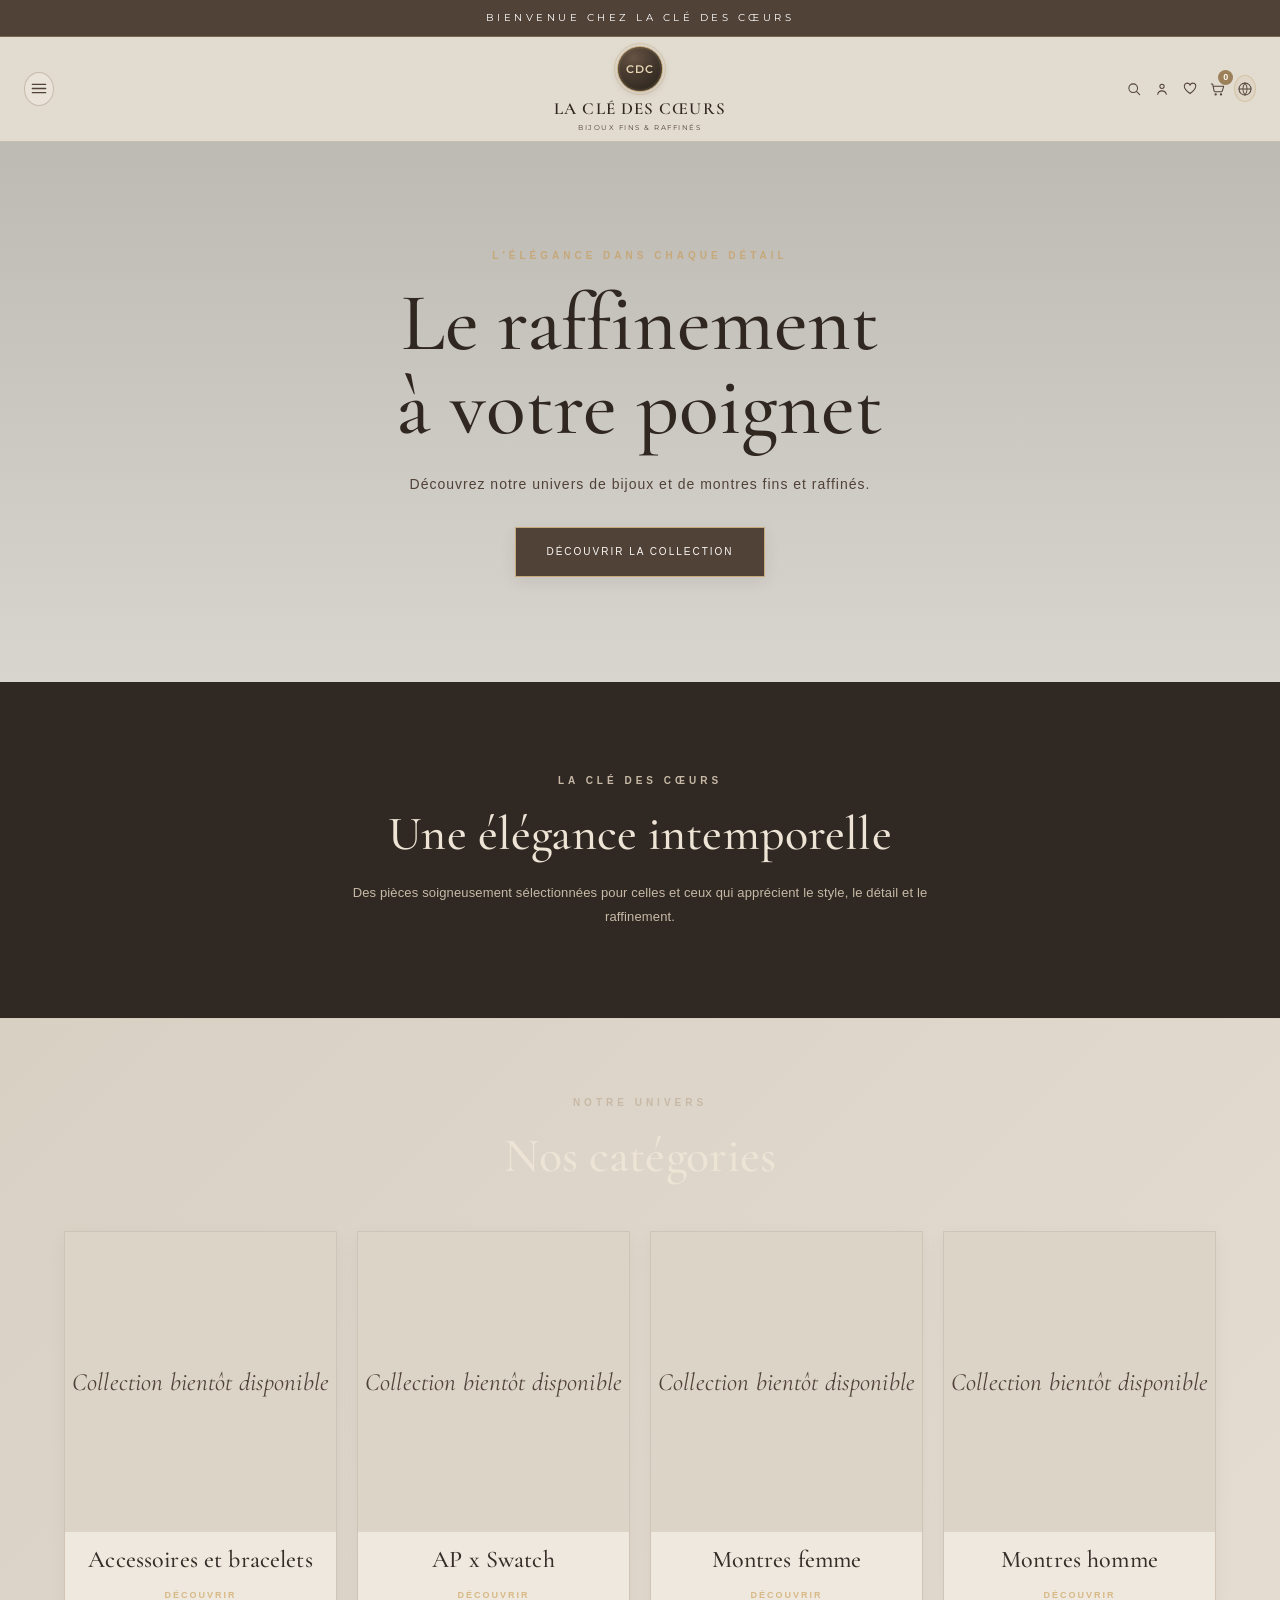
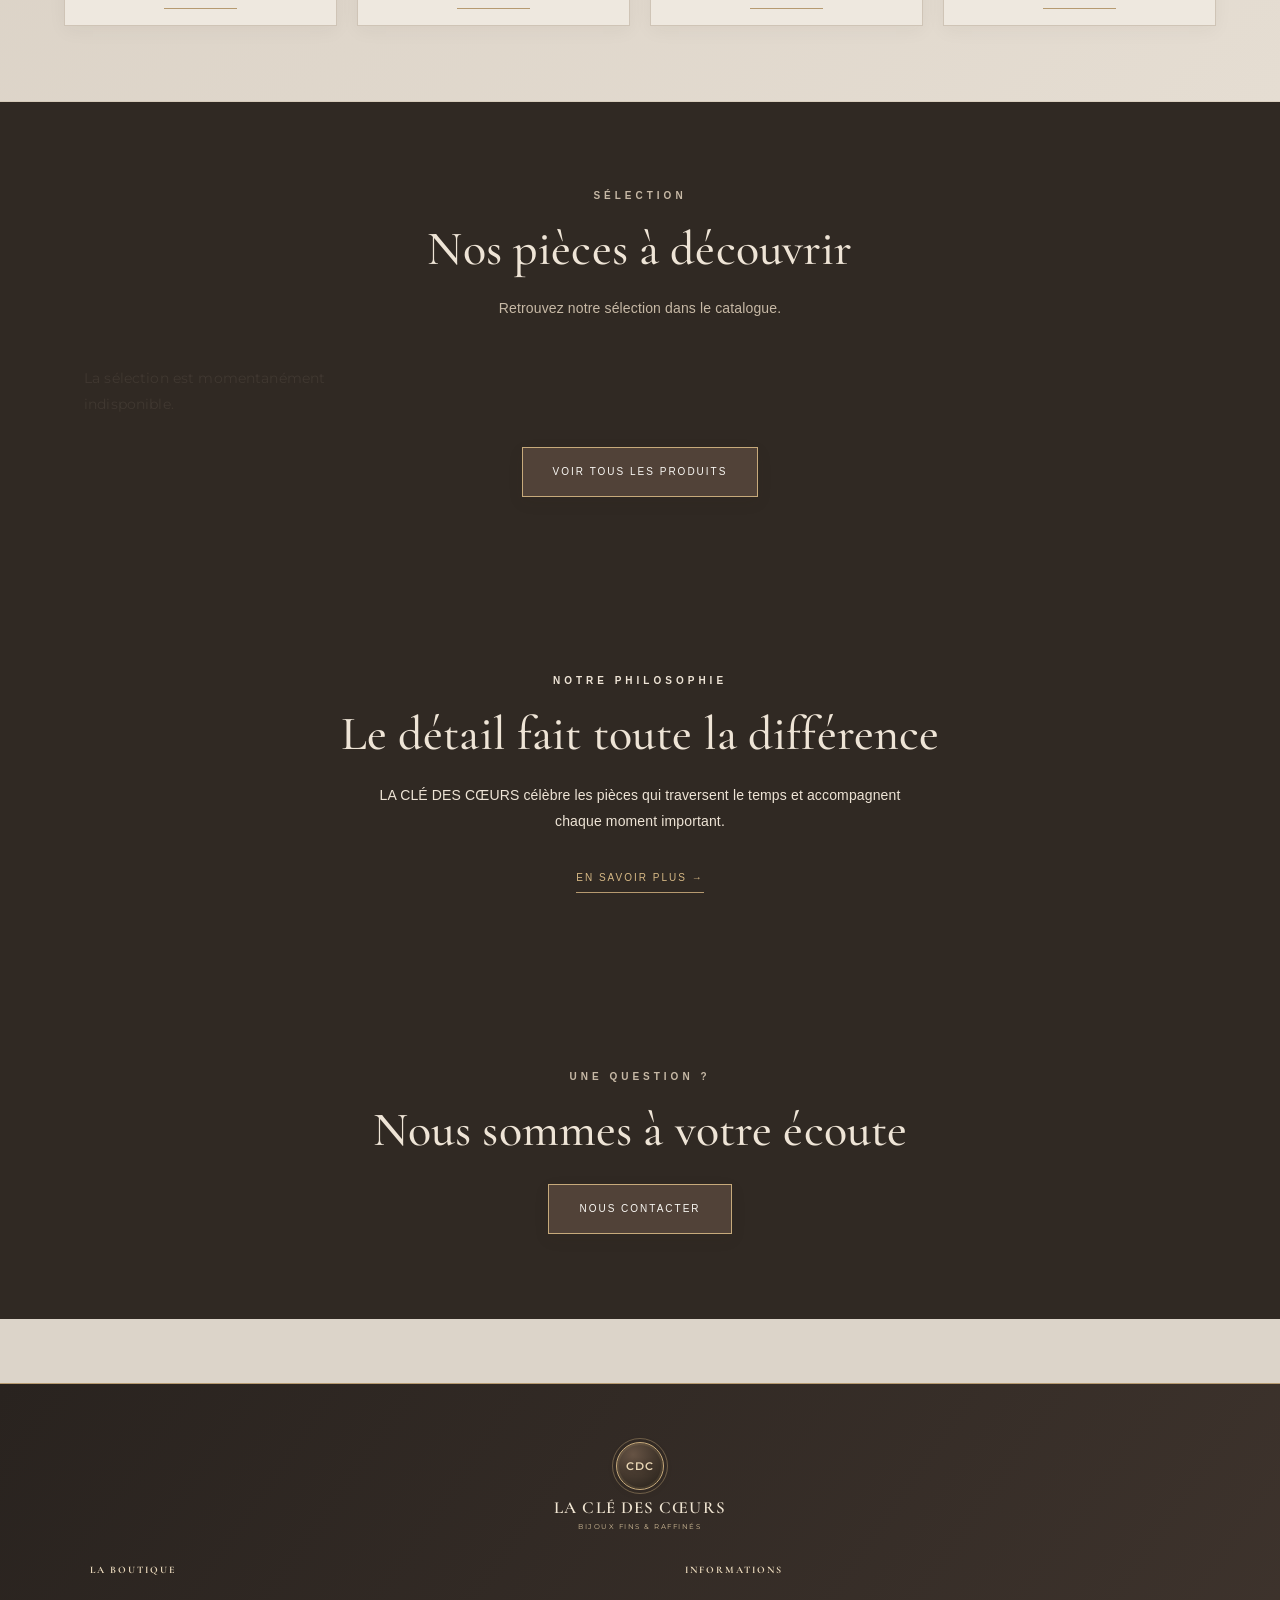
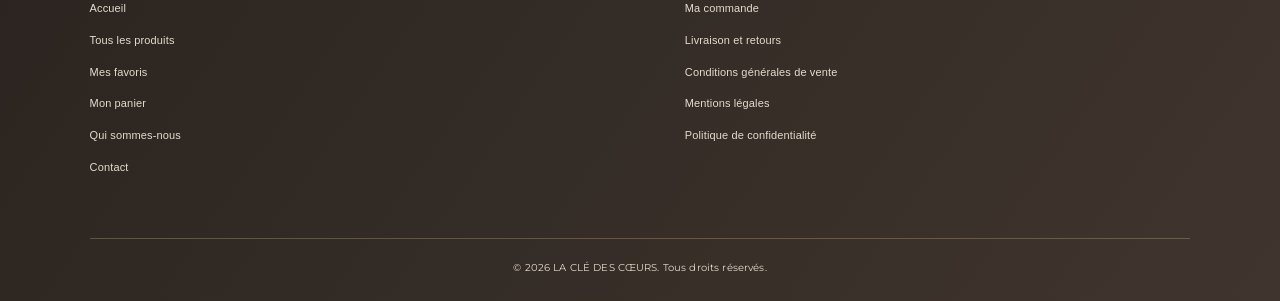
==== commit c7286aff: "Actualiser le script anti-fonds blancs" ====
--- a/index.html
+++ b/index.html
@@ -487,7 +487,7 @@
       });
     })();
   </script>
-  <script src="langue.js?v=fond-sans-blanc-contraste-20261107-5"></script>
+  <script src="langue.js?v=fond-sans-blanc-contraste-20261107-6"></script>
 
 <script id="cdc-active-navigation-20261107">
 (() => {
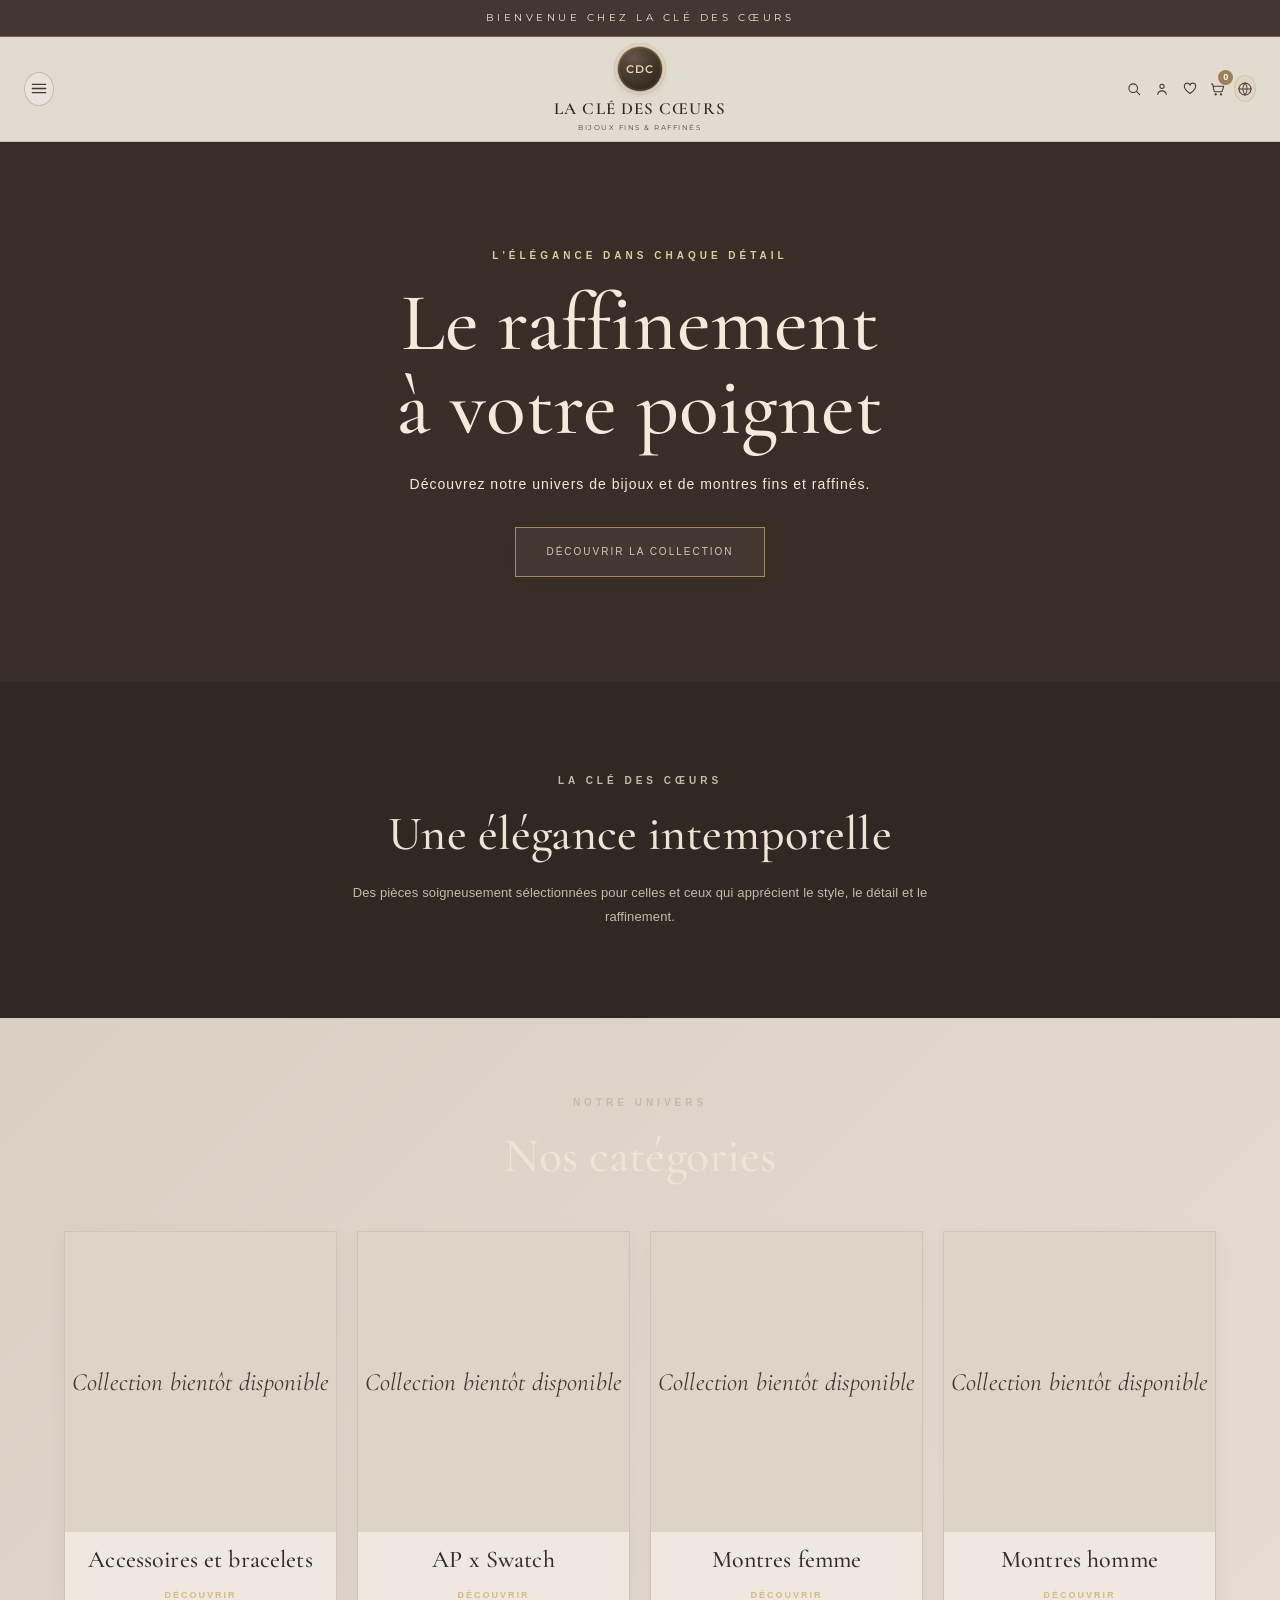
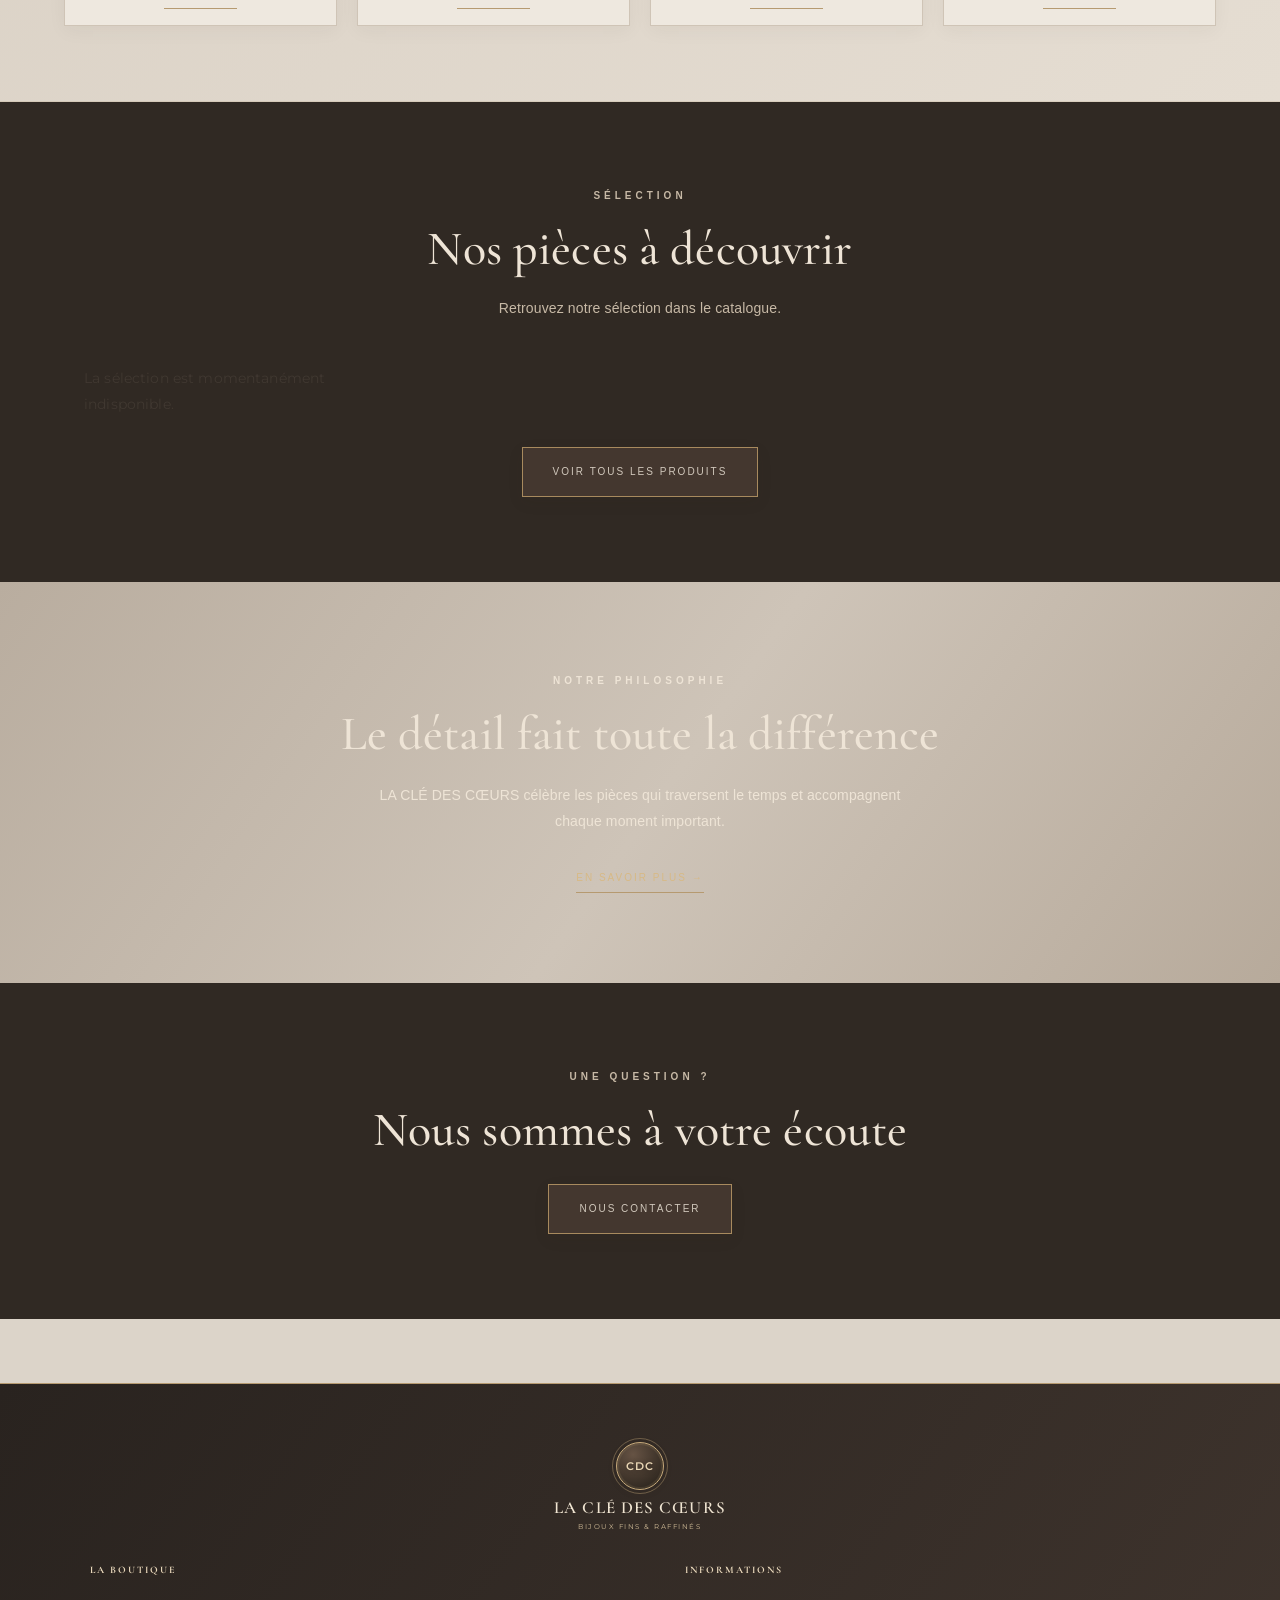
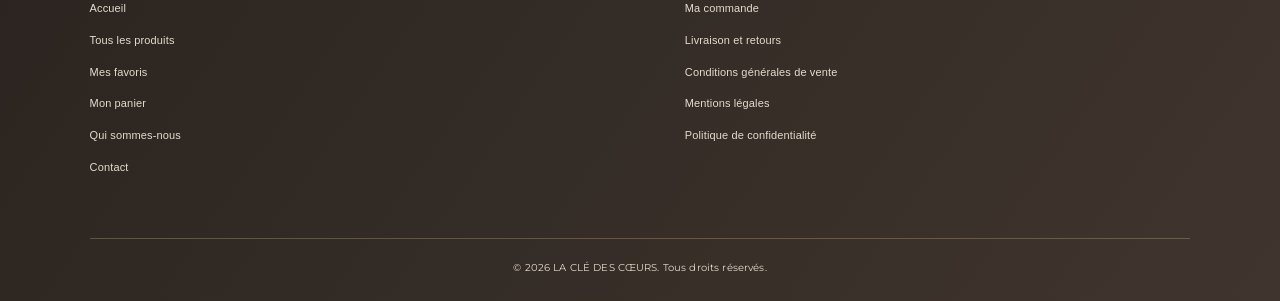
==== commit b2c906eb: "Actualiser le thème pierre sans fonds blancs" ====
--- a/index.html
+++ b/index.html
@@ -14,7 +14,7 @@
 
   <link href="https://fonts.googleapis.com/css2?family=Cormorant+Garamond:wght@400;500;600;700&family=Montserrat:wght@300;400;500;600&display=swap" rel="stylesheet">
 
-  <link rel="stylesheet" href="styles.css?v=cdc-logo-center-20261107-30">
+  <link rel="stylesheet" href="styles.css?v=pierre-taupe-sans-blanc-20261107-31">
 
   <style>
     .main-nav.is-open {
--- a/styles.css
+++ b/styles.css
@@ -1966,3 +1966,60 @@
   .header .brand-name{font-size:8px!important;letter-spacing:0!important}
   .header .brand-tagline{font-size:4px!important;letter-spacing:.2px!important}
 }
+
+
+/* VERSION 31 — SUPPRESSION DES PANNEAUX BLANCS, PALETTE PIERRE ET TAUPE */
+:root{
+  --ivory:#d1c8bc!important;
+  --cream:#c9bfb2!important;
+  --beige:#bfb3a5!important;
+  --champagne:#a88a5e!important;
+  --brown:#44372f!important;
+  --dark:#29221e!important;
+  --text:#403832!important;
+  --white:#eee7dc!important;
+  --border:#b7aa9b!important;
+}
+html,body{background-color:#c9c0b5!important;color:#403832!important}
+body{background-image:linear-gradient(145deg,#d1c9bf 0%,#c5baad 52%,#d0c7bc 100%)!important}
+.header,.main-nav{background:#c9c0b5!important;border-color:#b7aa9b!important}
+.utility-bar,.welcome-section,.contact-strip,.featured-section{background:transparent!important}
+.categories-section{background:linear-gradient(135deg,#bfb5a9,#d0c7bc)!important}
+.category-image,.category-image-empty,.category-product-track img{background:#b9afa3!important}
+.featured-home-card,.featured-placeholder,.cart-item,.cart-summary,.cart-empty,
+.checkout-card,.product-card,.product-item,.catalogue-card,.favorite-card,
+.account-card,.contact-information,.contact-form-box,.cgv-section,
+.delivery-section,.legal-section,.empty-favorites{
+  background:#d5ccc1!important;
+  border-color:#b7aa9b!important;
+  color:#403832!important;
+}
+.product-image,.favorite-image,.product-detail-image img,.featured-home-card img,
+.cart-item-image,#cartContents img{background:#bfb5a9!important}
+.catalogue-filters input,.catalogue-filters select,
+.checkout-form input,.checkout-form select,.checkout-form textarea,
+.account-tabs button,.account-form input,.contact-form input,
+.contact-form select,.contact-form textarea,.cart-item select,
+input,select,textarea{
+  background-color:#d9d1c7!important;
+  color:#352d28!important;
+  border-color:#ad9f90!important;
+}
+.account-message,.cgv-note,.delivery-note,.legal-warning{
+  background:#c8beb2!important;color:#403832!important
+}
+.contact-page,.cgv-page,.delivery-page,.legal-page{background:#c9c0b5!important;color:#403832!important}
+.contact-hero,.cgv-hero,.delivery-hero,.legal-hero{
+  background:#bfb4a7!important;color:#302821!important
+}
+.contact-hero p,.cgv-hero p,.delivery-hero p,.legal-hero p,
+.contact-information p,.cgv-section p,.cgv-section li,
+.delivery-section p,.delivery-section li,.legal-section p,.legal-section li{
+  color:#443a33!important
+}
+.editorial-section{background:linear-gradient(125deg,#b9ad9f,#cec4b8 52%,#b7aa9b)!important}
+.footer{background:linear-gradient(125deg,#29231f,#40352e)!important}
+.hero{background-image:linear-gradient(rgba(61,48,39,.43),rgba(61,48,39,.55)),url("https://bijouterielamalmaison.fr/wp-content/uploads/2026/05/accueil-site-MTR.jpg")!important}
+.hero h1,.hero p:not(.eyebrow){color:#f3eadc!important}
+.hero .eyebrow{color:#e2c99e!important}
+@media(max-width:600px){body{background-attachment:scroll!important}}
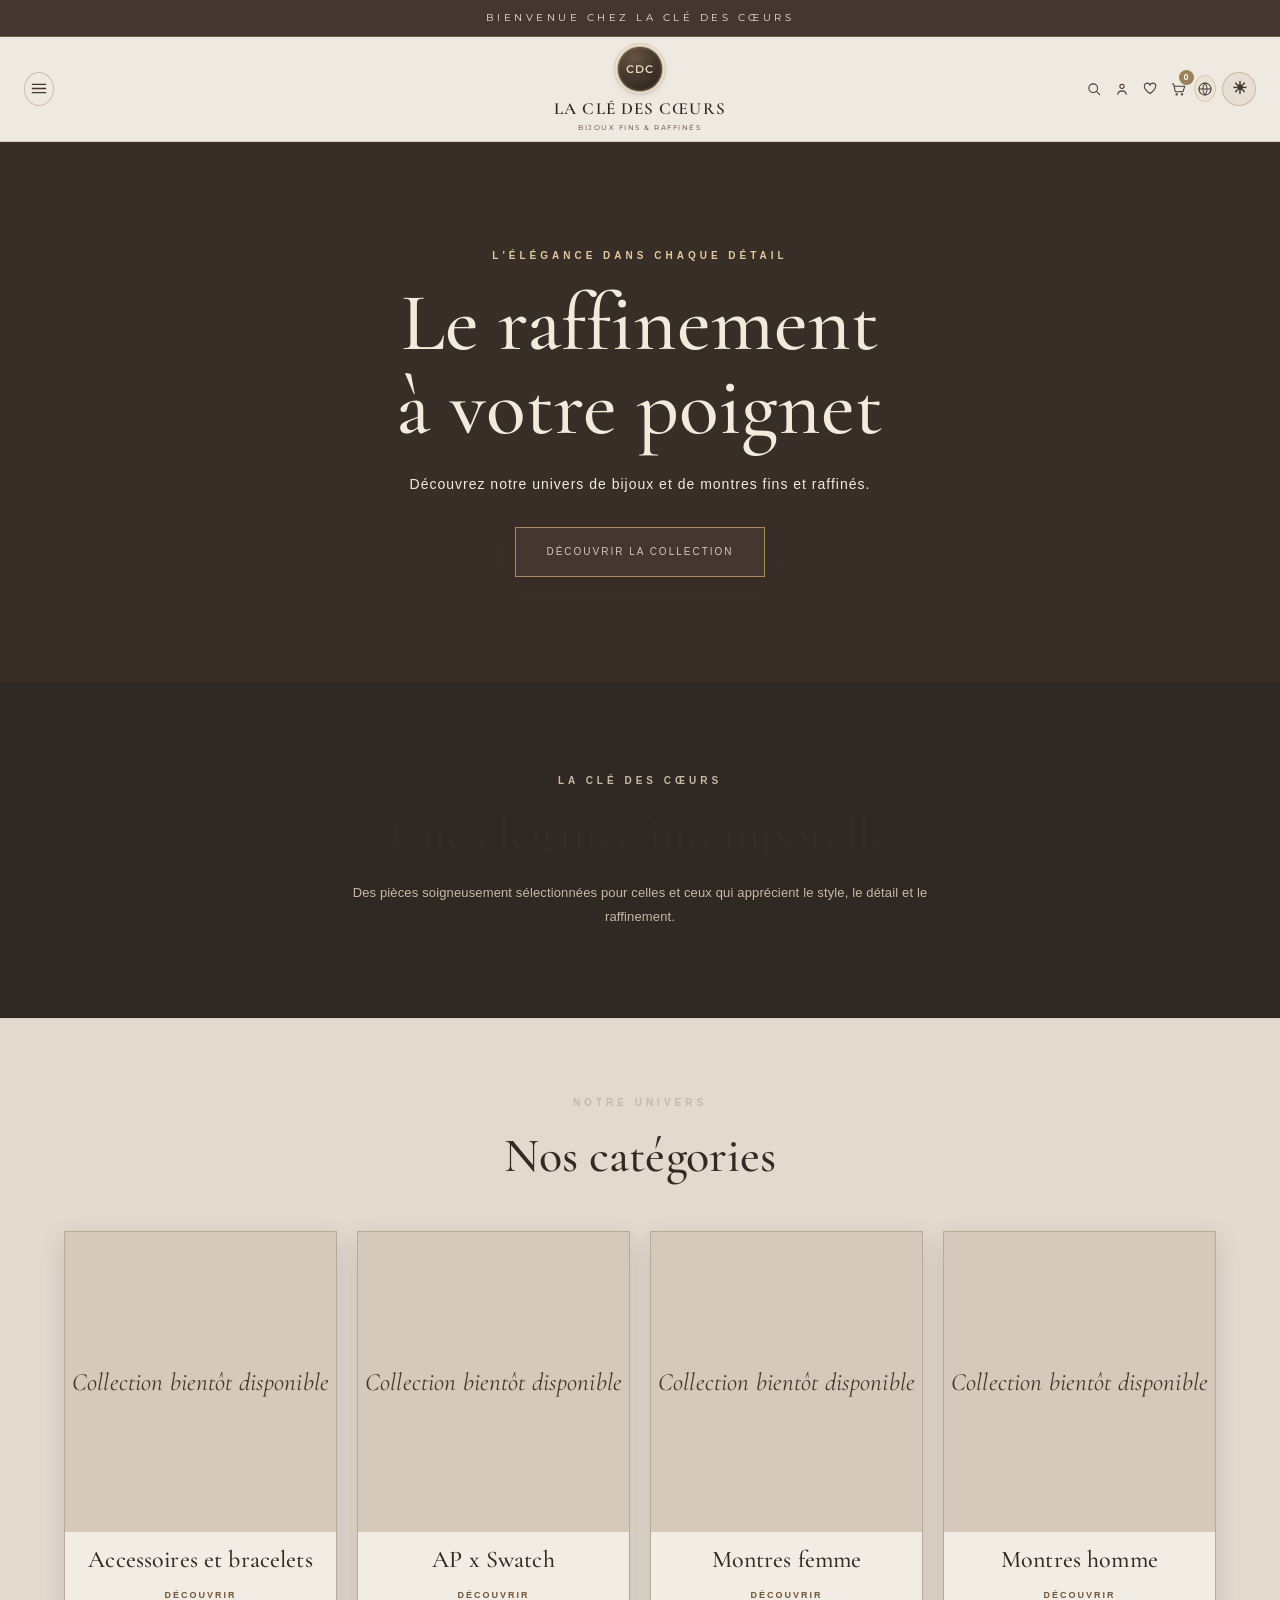
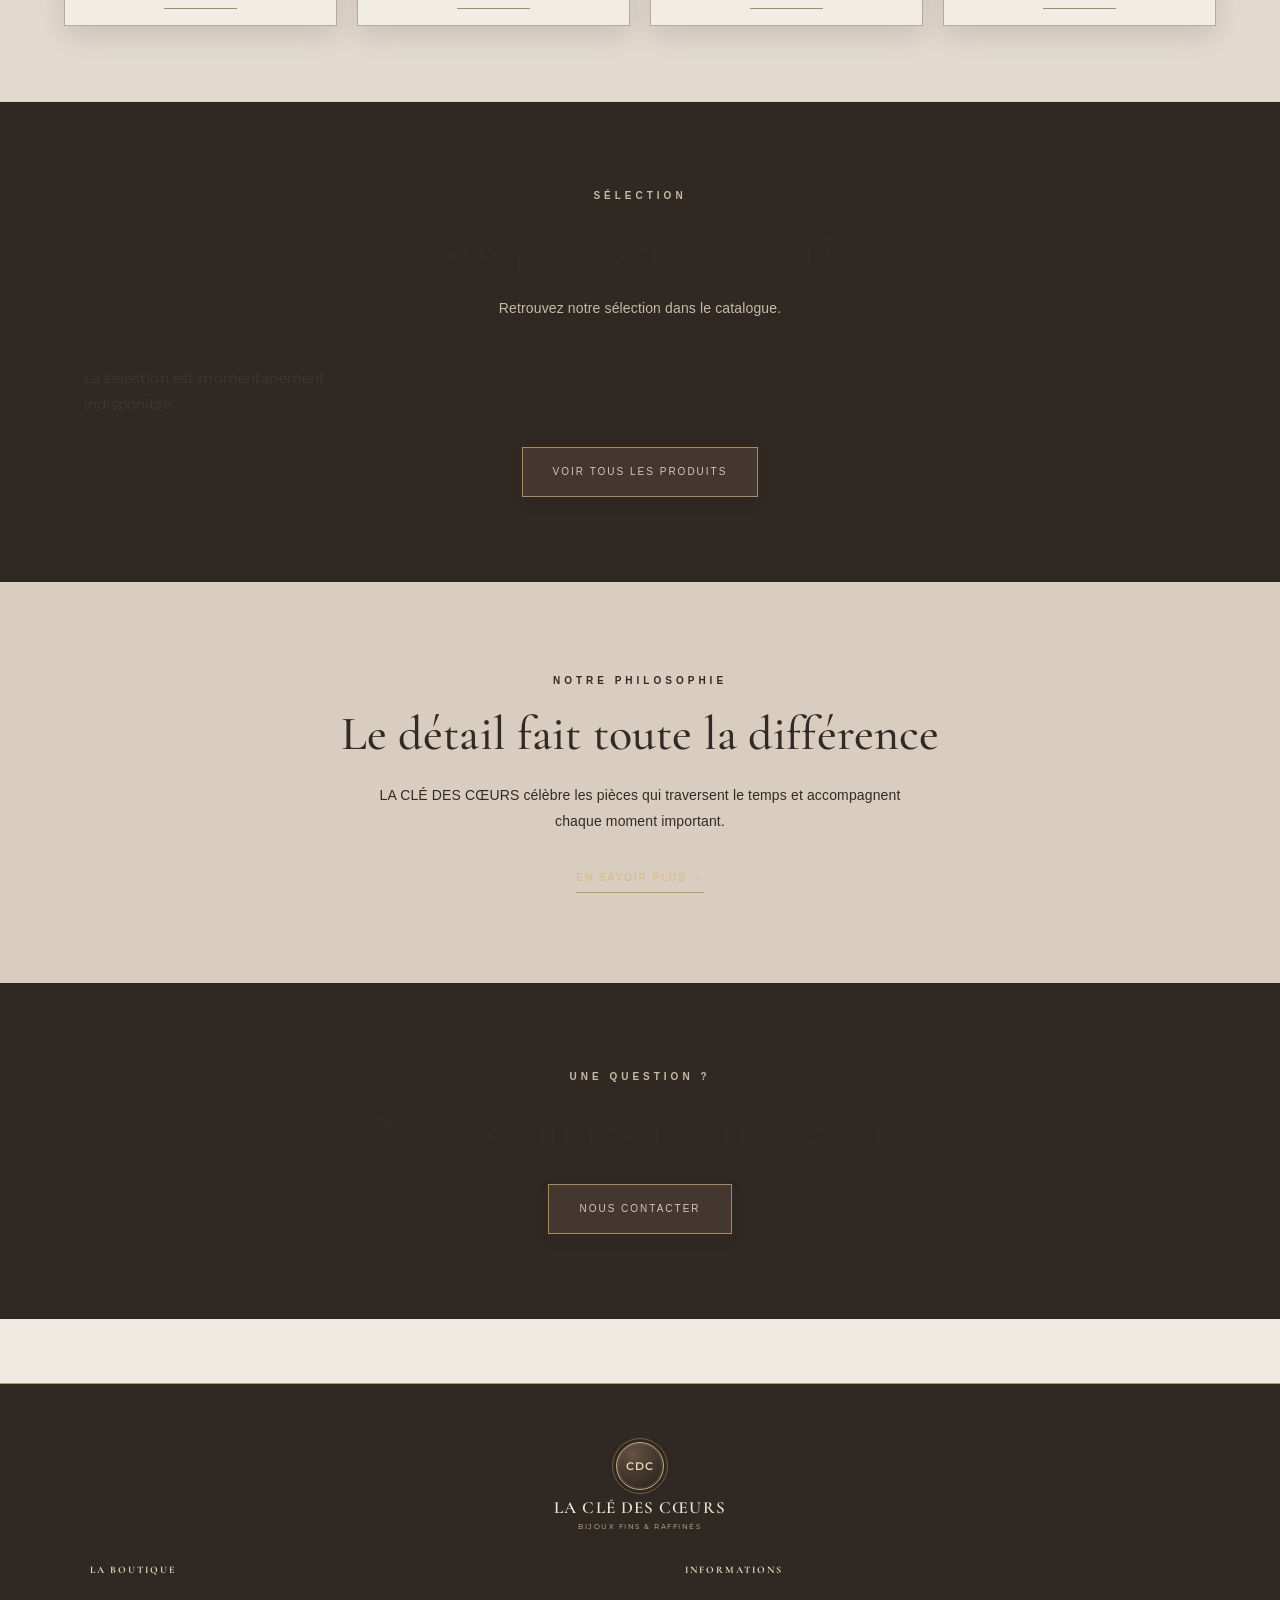
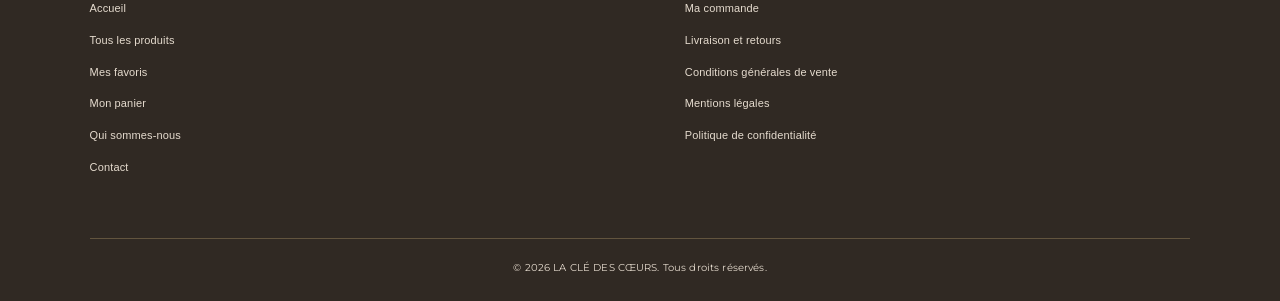
==== commit 496061d9: "Refresh site assets for theme selector" ====
--- a/index.html
+++ b/index.html
@@ -14,7 +14,7 @@
 
   <link href="https://fonts.googleapis.com/css2?family=Cormorant+Garamond:wght@400;500;600;700&family=Montserrat:wght@300;400;500;600&display=swap" rel="stylesheet">
 
-  <link rel="stylesheet" href="styles.css?v=pierre-taupe-sans-blanc-20261107-31">
+  <link rel="stylesheet" href="styles.css?v=theme-clair-sombre-20261107-32">
 
   <style>
     .main-nav.is-open {
@@ -487,7 +487,7 @@
       });
     })();
   </script>
-  <script src="langue.js?v=fond-sans-blanc-contraste-20261107-6"></script>
+  <script src="langue.js?v=theme-clair-sombre-20261107-7"></script>
 
 <script id="cdc-active-navigation-20261107">
 (() => {
--- a/styles.css
+++ b/styles.css
@@ -2023,3 +2023,74 @@
 .hero h1,.hero p:not(.eyebrow){color:#f3eadc!important}
 .hero .eyebrow{color:#e2c99e!important}
 @media(max-width:600px){body{background-attachment:scroll!important}}
+
+
+/* VERSION 32 — CONTRASTE DES CATÉGORIES ET THÈME AU CHOIX */
+.category-card{
+  background:#39312b!important;
+  border:1px solid rgba(182,154,112,.58)!important;
+  box-shadow:0 9px 24px rgba(35,27,22,.13)!important;
+}
+.category-card h3{
+  color:#f4eadb!important;
+  background:transparent!important;
+  text-shadow:0 1px 2px rgba(0,0,0,.18)!important;
+}
+.category-card .category-link{
+  display:inline-block!important;
+  color:#e2c99e!important;
+  border-color:#b69a70!important;
+}
+.category-card .category-link:hover{color:#fff2dc!important}
+.category-image{border-color:rgba(182,154,112,.45)!important}
+#cdc-theme-toggle{
+  display:inline-flex!important;align-items:center!important;justify-content:center!important;
+  flex:0 0 34px!important;width:34px!important;height:34px!important;min-width:34px!important;
+  padding:0!important;border:1px solid rgba(182,154,112,.55)!important;border-radius:50%!important;
+  background:rgba(182,154,112,.12)!important;color:#514238!important;
+  font:600 17px/1 Arial,sans-serif!important;cursor:pointer!important;
+}
+#cdc-theme-toggle:focus-visible{outline:2px solid #b69a70!important;outline-offset:3px!important}
+html[data-cdc-theme="light"] body{background:#eee9e1!important;color:#403831!important}
+html[data-cdc-theme="light"] .header,html[data-cdc-theme="light"] .main-nav,
+html[data-cdc-theme="light"] .utility-bar{background:#eee9e1!important;color:#403831!important}
+html[data-cdc-theme="light"] .categories-section{background:#e2dacf!important}
+html[data-cdc-theme="light"] .category-card{background:#f1ece4!important;border-color:#b9aa97!important}
+html[data-cdc-theme="light"] .category-card h3{color:#342a24!important;text-shadow:none!important}
+html[data-cdc-theme="light"] .category-card .category-link{color:#725638!important;border-color:#a88a5e!important}
+html[data-cdc-theme="light"] .category-image,html[data-cdc-theme="light"] .category-product-track img{background:#d4c9bb!important}
+html[data-cdc-theme="light"] .welcome-section h2,html[data-cdc-theme="light"] .section-heading h2,
+html[data-cdc-theme="light"] .contact-strip h2{color:#342a24!important}
+html[data-cdc-theme="light"] .editorial-section{background:#d8cdbf!important}
+html[data-cdc-theme="light"] .editorial-content h2,html[data-cdc-theme="light"] .editorial-content p{color:#342a24!important}
+html[data-cdc-theme="light"] .cdc-global-footer{background:#302923!important;color:#eee4d6!important}
+html[data-cdc-theme="dark"] body{background:#211d1a!important;color:#eee4d6!important}
+html[data-cdc-theme="dark"] .header,html[data-cdc-theme="dark"] .main-nav,
+html[data-cdc-theme="dark"] .utility-bar{background:#29231f!important;color:#eee4d6!important;border-color:#59483a!important}
+html[data-cdc-theme="dark"] .header .brand-name,html[data-cdc-theme="dark"] .main-nav a,
+html[data-cdc-theme="dark"] .header-actions a,html[data-cdc-theme="dark"] .menu-button{color:#eee4d6!important}
+html[data-cdc-theme="dark"] .categories-section{background:#29231f!important}
+html[data-cdc-theme="dark"] .category-card{background:#393129!important;border-color:#806b50!important}
+html[data-cdc-theme="dark"] .category-card h3{color:#f4eadb!important}
+html[data-cdc-theme="dark"] .category-card .category-link{color:#e2c99e!important}
+html[data-cdc-theme="dark"] .category-image,html[data-cdc-theme="dark"] .category-product-track img{background:#443a30!important}
+html[data-cdc-theme="dark"] .welcome-section h2,html[data-cdc-theme="dark"] .section-heading h2,
+html[data-cdc-theme="dark"] .contact-strip h2{color:#f0e7da!important}
+html[data-cdc-theme="dark"] .welcome-section p,html[data-cdc-theme="dark"] .contact-strip p{color:#d8cfc3!important}
+html[data-cdc-theme="dark"] .editorial-section{background:#393129!important}
+html[data-cdc-theme="dark"] .editorial-content h2,html[data-cdc-theme="dark"] .editorial-content p{color:#eee4d6!important}
+html[data-cdc-theme="dark"] .featured-home-card,html[data-cdc-theme="dark"] .featured-placeholder,
+html[data-cdc-theme="dark"] .cart-item,html[data-cdc-theme="dark"] .cart-summary,
+html[data-cdc-theme="dark"] .cart-empty,html[data-cdc-theme="dark"] .checkout-card,
+html[data-cdc-theme="dark"] .product-card,html[data-cdc-theme="dark"] .catalogue-card,
+html[data-cdc-theme="dark"] .favorite-card,html[data-cdc-theme="dark"] .account-card{
+  background:#393129!important;color:#eee4d6!important;border-color:#665541!important
+}
+html[data-cdc-theme="dark"] input,html[data-cdc-theme="dark"] select,html[data-cdc-theme="dark"] textarea{
+  background:#393129!important;color:#f0e7da!important;border-color:#665541!important
+}
+html[data-cdc-theme="dark"] .cdc-global-footer{background:#171412!important}
+#cdc-theme-toggle{color:inherit!important}
+@media(max-width:600px){
+  #cdc-theme-toggle{flex:0 0 20px!important;width:20px!important;min-width:20px!important;height:24px!important;border:0!important;font-size:15px!important}
+}
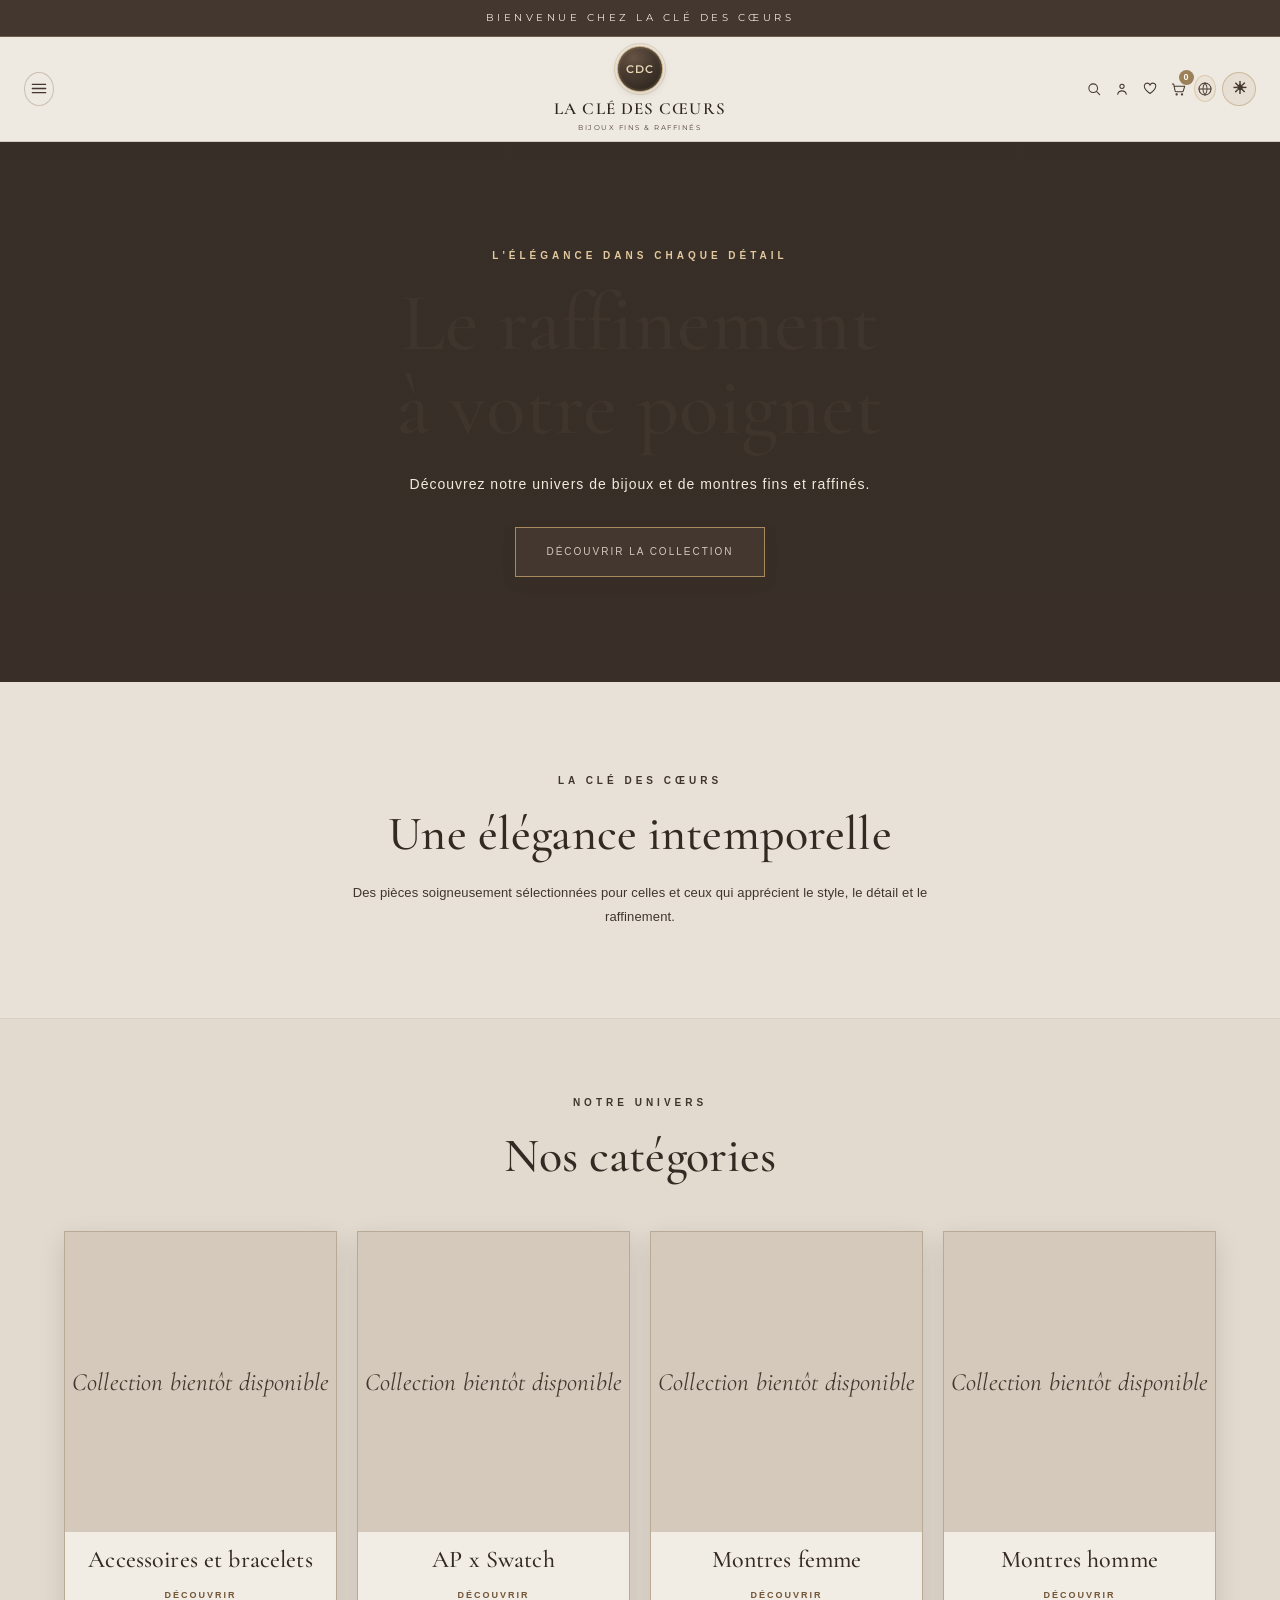
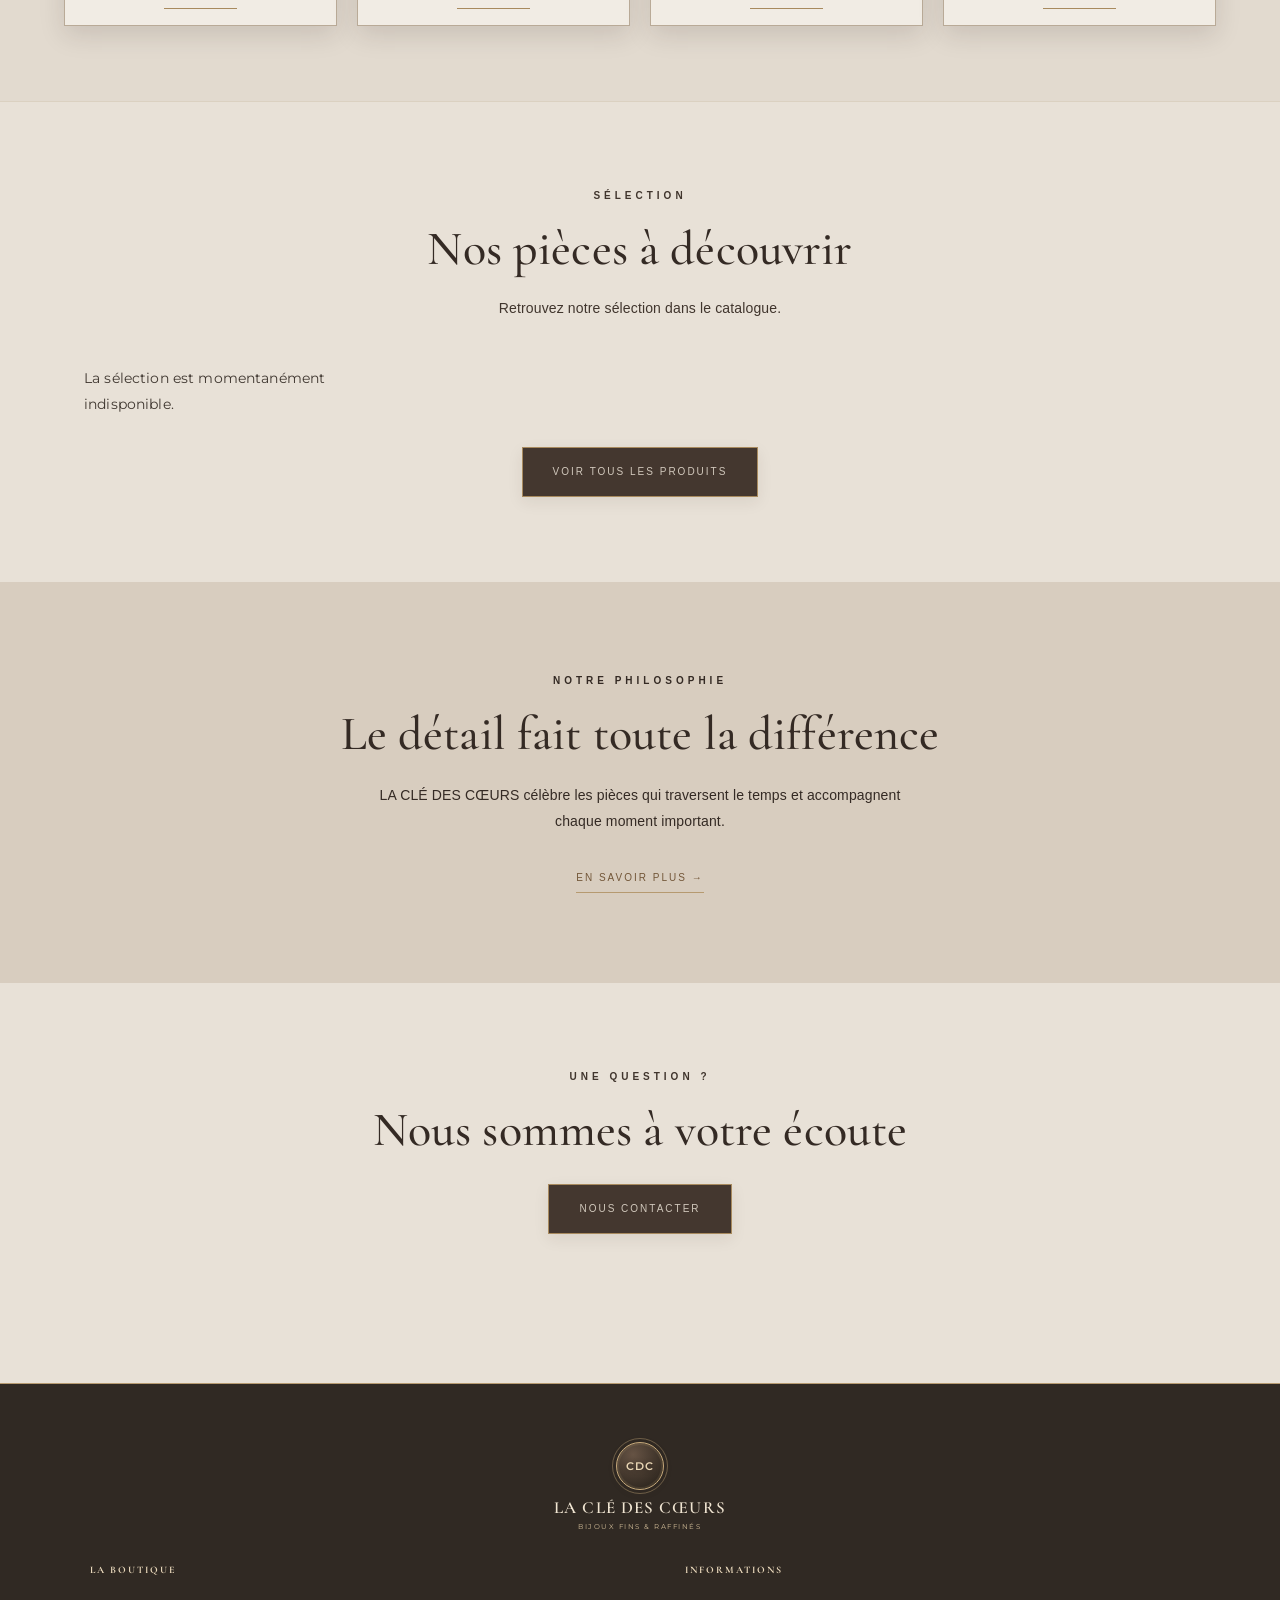
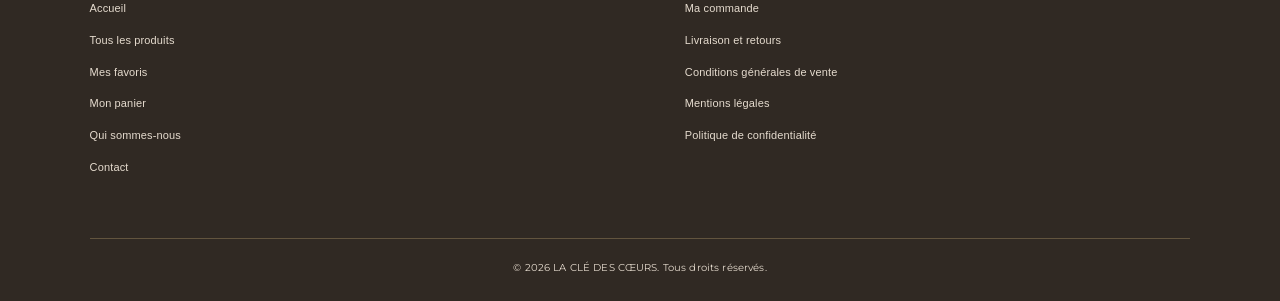
==== commit ef657a49: "Refresh stylesheet cache for theme refinements" ====
--- a/index.html
+++ b/index.html
@@ -14,7 +14,7 @@
 
   <link href="https://fonts.googleapis.com/css2?family=Cormorant+Garamond:wght@400;500;600;700&family=Montserrat:wght@300;400;500;600&display=swap" rel="stylesheet">
 
-  <link rel="stylesheet" href="styles.css?v=theme-clair-sombre-20261107-32">
+  <link rel="stylesheet" href="styles.css?v=theme-clair-sombre-20261107-33">
 
   <style>
     .main-nav.is-open {
--- a/styles.css
+++ b/styles.css
@@ -2094,3 +2094,72 @@
 @media(max-width:600px){
   #cdc-theme-toggle{flex:0 0 20px!important;width:20px!important;min-width:20px!important;height:24px!important;border:0!important;font-size:15px!important}
 }
+
+
+/* THEME CLAIR/SOMBRE — HARMONISATION DES PAGES ET DES TEXTES */
+html[data-cdc-theme="light"] body,
+html[data-cdc-theme="light"] main,
+html[data-cdc-theme="light"] .page-content,
+html[data-cdc-theme="light"] .page-container,
+html[data-cdc-theme="light"] .catalogue-page,
+html[data-cdc-theme="light"] .cart-page,
+html[data-cdc-theme="light"] .product-page,
+html[data-cdc-theme="light"] .favorites-page,
+html[data-cdc-theme="light"] .checkout-page,
+html[data-cdc-theme="light"] .account-page,
+html[data-cdc-theme="light"] .contact-page,
+html[data-cdc-theme="light"] .legal-page,
+html[data-cdc-theme="light"] .cgv-page,
+html[data-cdc-theme="light"] .delivery-page,
+html[data-cdc-theme="light"] .about-page{
+  background-color:#e8e1d7!important;color:#40352d!important
+}
+html[data-cdc-theme="light"] main h1,html[data-cdc-theme="light"] main h2,
+html[data-cdc-theme="light"] main h3,html[data-cdc-theme="light"] main h4,
+html[data-cdc-theme="light"] main p,html[data-cdc-theme="light"] main li,
+html[data-cdc-theme="light"] main label,html[data-cdc-theme="light"] main .price{
+  color:#40352d!important
+}
+html[data-cdc-theme="light"] .cart-item,html[data-cdc-theme="light"] .cart-summary,
+html[data-cdc-theme="light"] .cart-empty,html[data-cdc-theme="light"] .checkout-card,
+html[data-cdc-theme="light"] .product-card,html[data-cdc-theme="light"] .product-item,
+html[data-cdc-theme="light"] .catalogue-card,html[data-cdc-theme="light"] .favorite-card,
+html[data-cdc-theme="light"] .account-card,html[data-cdc-theme="light"] .contact-form,
+html[data-cdc-theme="light"] .cgv-section,html[data-cdc-theme="light"] .legal-section,
+html[data-cdc-theme="light"] .delivery-section{
+  background:#f0ebe3!important;color:#40352d!important;border-color:#c7b9a8!important
+}
+html[data-cdc-theme="dark"] body,
+html[data-cdc-theme="dark"] main,
+html[data-cdc-theme="dark"] .page-content,
+html[data-cdc-theme="dark"] .page-container,
+html[data-cdc-theme="dark"] .catalogue-page,
+html[data-cdc-theme="dark"] .cart-page,
+html[data-cdc-theme="dark"] .product-page,
+html[data-cdc-theme="dark"] .favorites-page,
+html[data-cdc-theme="dark"] .checkout-page,
+html[data-cdc-theme="dark"] .account-page,
+html[data-cdc-theme="dark"] .contact-page,
+html[data-cdc-theme="dark"] .legal-page,
+html[data-cdc-theme="dark"] .cgv-page,
+html[data-cdc-theme="dark"] .delivery-page,
+html[data-cdc-theme="dark"] .about-page{
+  background-color:#211d1a!important;color:#eee4d6!important
+}
+html[data-cdc-theme="dark"] main h1,html[data-cdc-theme="dark"] main h2,
+html[data-cdc-theme="dark"] main h3,html[data-cdc-theme="dark"] main h4,
+html[data-cdc-theme="dark"] main p,html[data-cdc-theme="dark"] main li,
+html[data-cdc-theme="dark"] main label,html[data-cdc-theme="dark"] main .price{
+  color:#eee4d6!important
+}
+html[data-cdc-theme="dark"] .cart-item,html[data-cdc-theme="dark"] .cart-summary,
+html[data-cdc-theme="dark"] .cart-empty,html[data-cdc-theme="dark"] .checkout-card,
+html[data-cdc-theme="dark"] .product-card,html[data-cdc-theme="dark"] .product-item,
+html[data-cdc-theme="dark"] .catalogue-card,html[data-cdc-theme="dark"] .favorite-card,
+html[data-cdc-theme="dark"] .account-card,html[data-cdc-theme="dark"] .contact-form,
+html[data-cdc-theme="dark"] .cgv-section,html[data-cdc-theme="dark"] .legal-section,
+html[data-cdc-theme="dark"] .delivery-section{
+  background:#393129!important;color:#eee4d6!important;border-color:#665541!important
+}
+html[data-cdc-theme="dark"] main a:not(.primary-button):not(.category-link){color:#e2c99e!important}
+html[data-cdc-theme="light"] main a:not(.primary-button):not(.category-link){color:#725638!important}
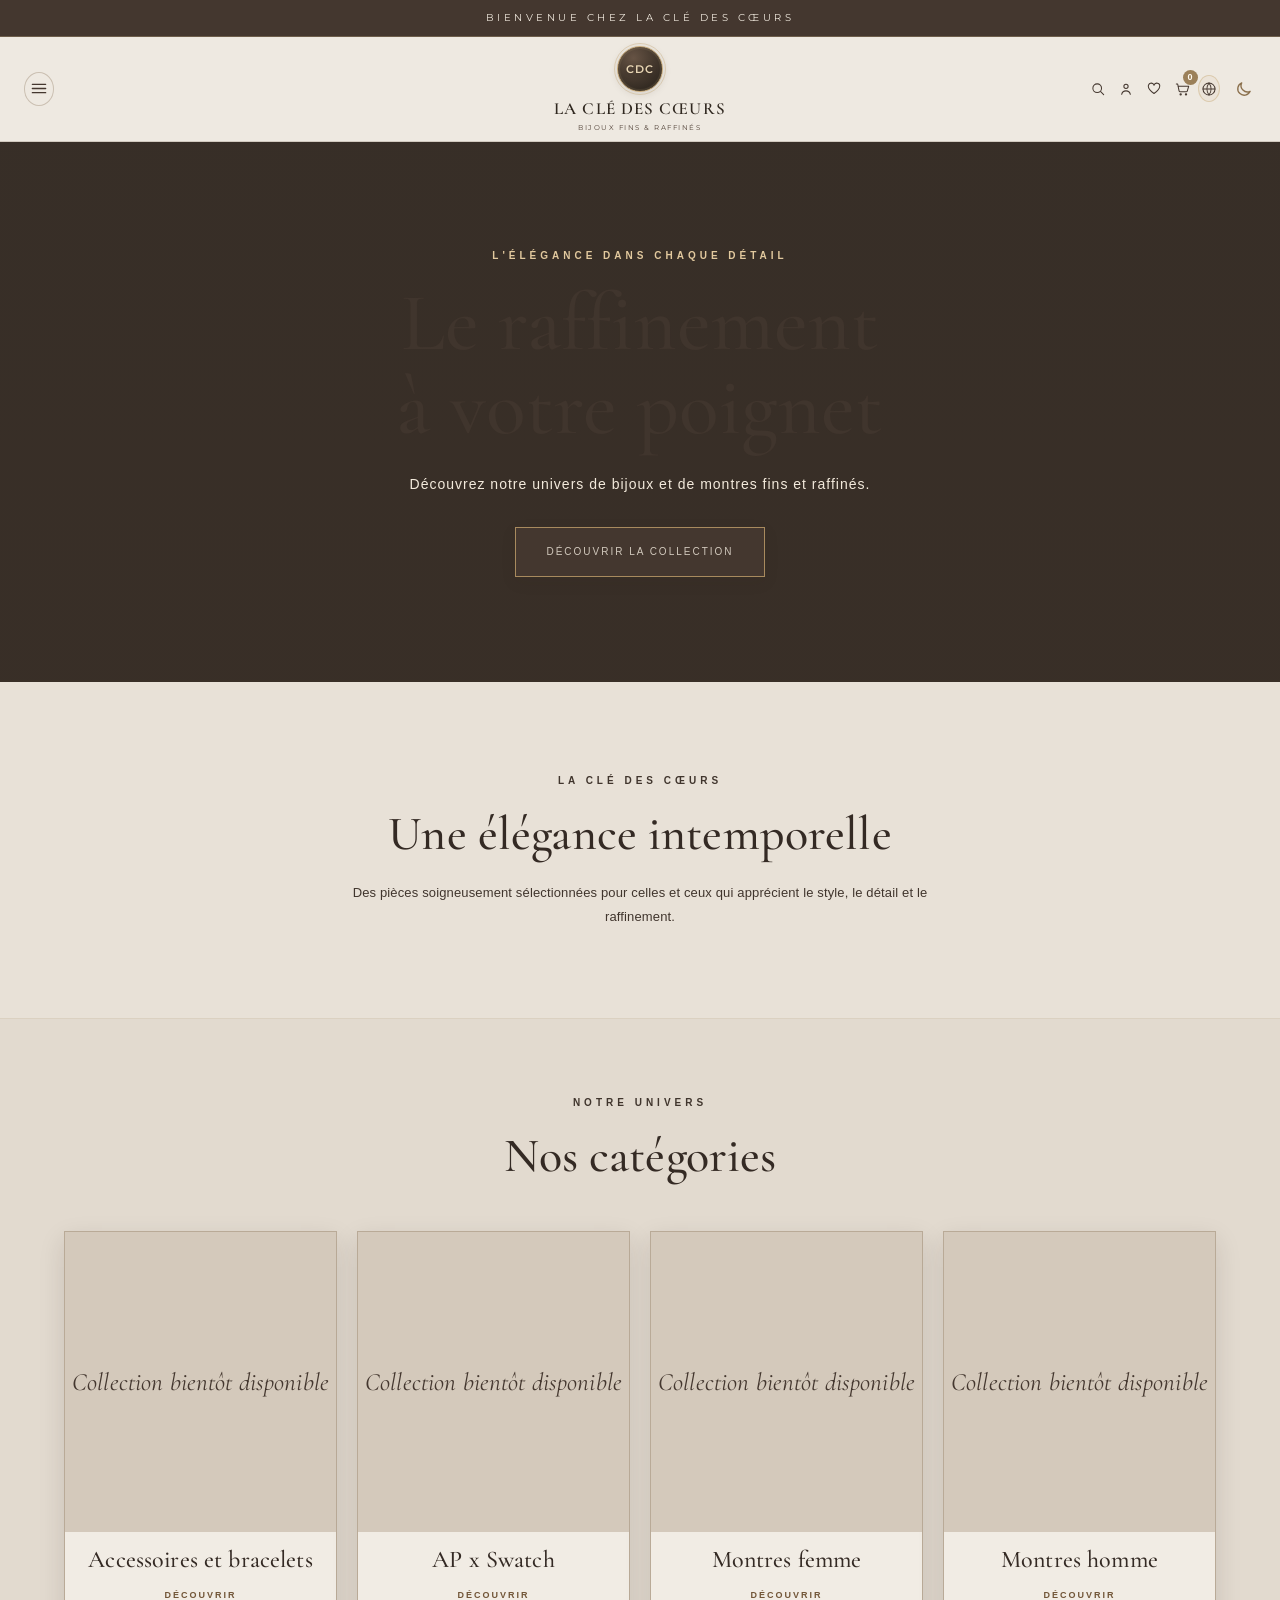
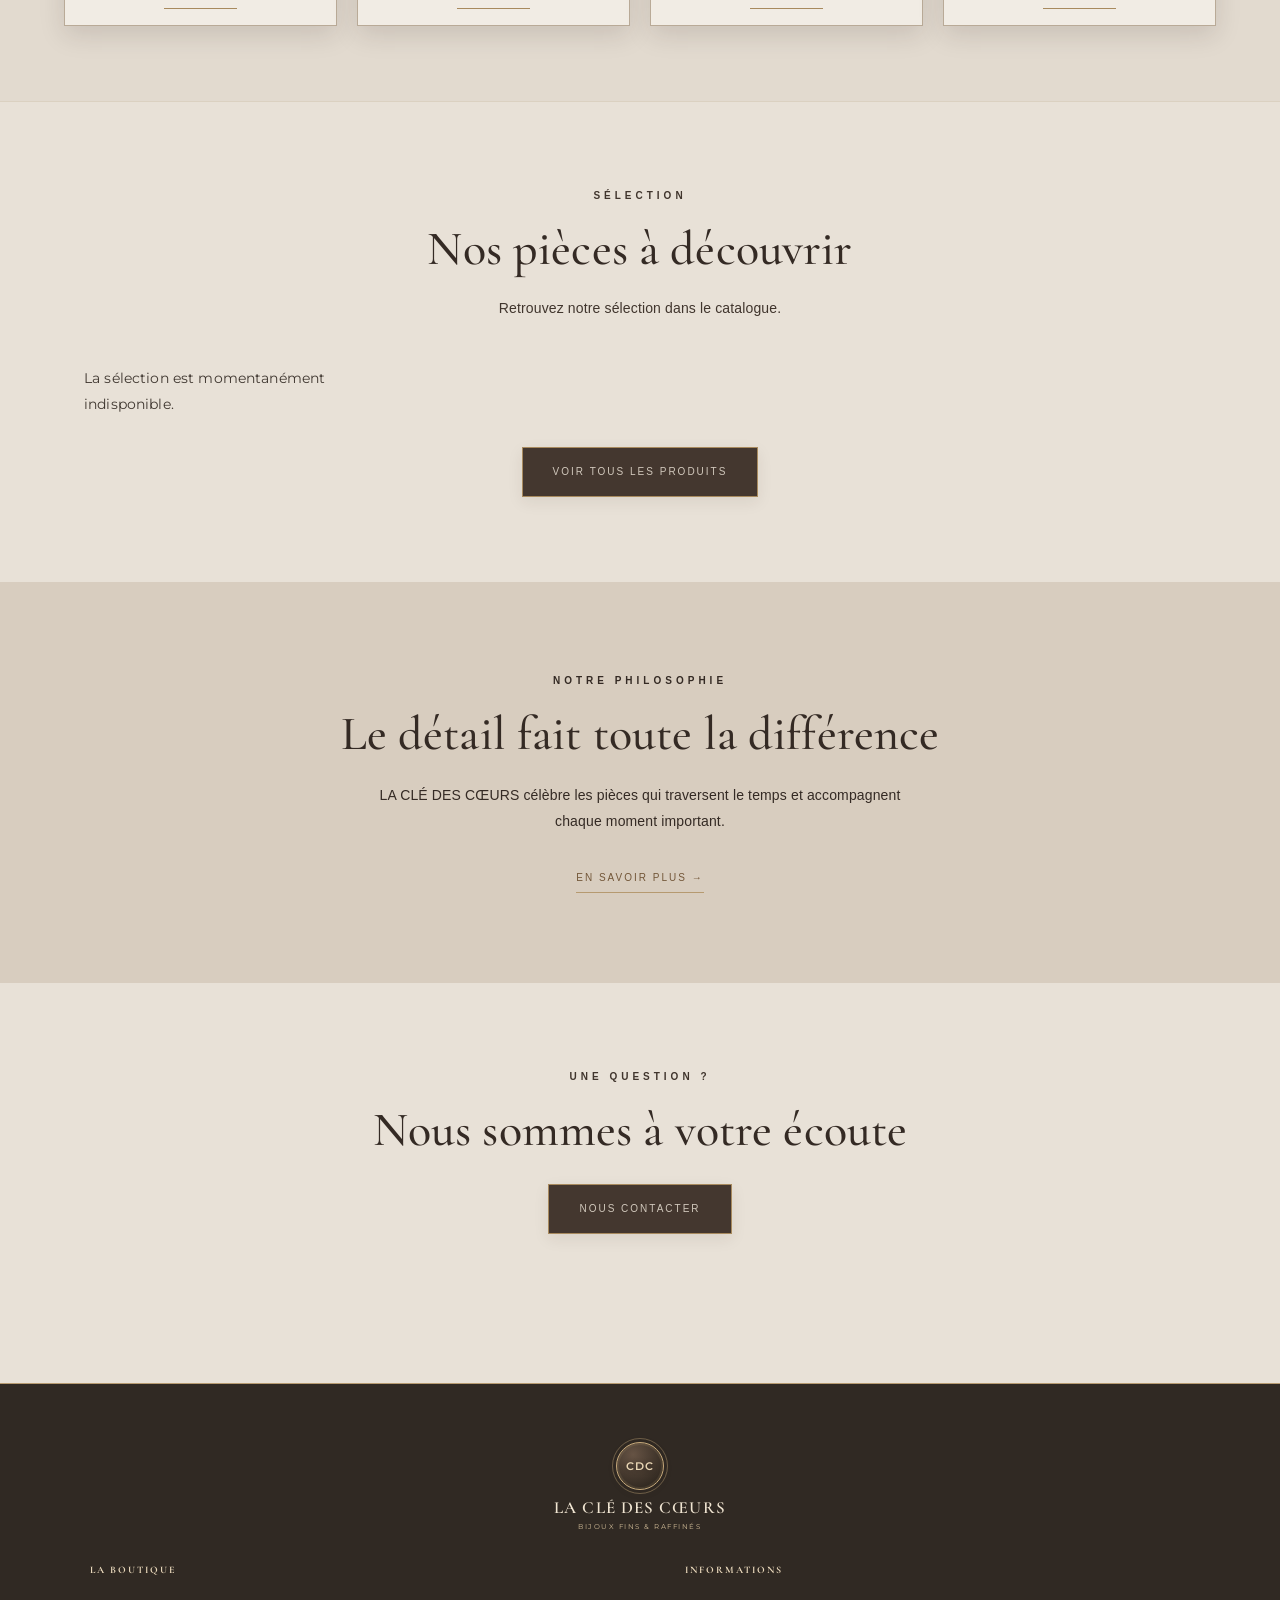
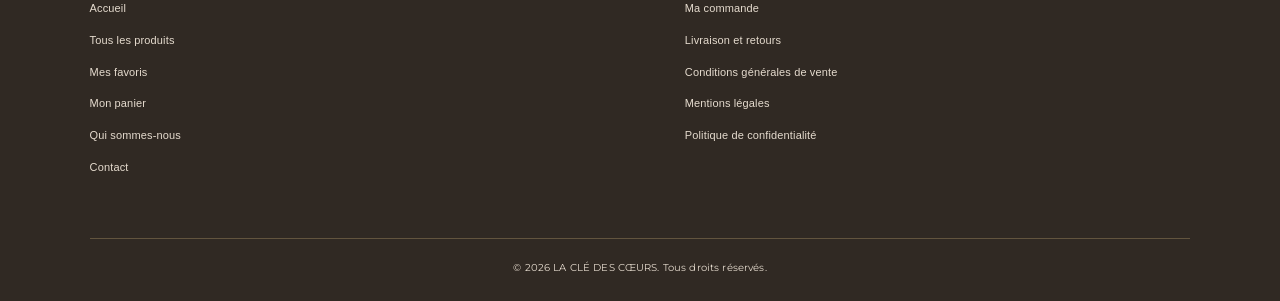
==== commit 3706e4cf: "Refresh refined header theme icon assets" ====
--- a/index.html
+++ b/index.html
@@ -14,7 +14,7 @@
 
   <link href="https://fonts.googleapis.com/css2?family=Cormorant+Garamond:wght@400;500;600;700&family=Montserrat:wght@300;400;500;600&display=swap" rel="stylesheet">
 
-  <link rel="stylesheet" href="styles.css?v=theme-clair-sombre-20261107-33">
+  <link rel="stylesheet" href="styles.css?v=theme-icone-espace-20261107-34">
 
   <style>
     .main-nav.is-open {
@@ -487,7 +487,7 @@
       });
     })();
   </script>
-  <script src="langue.js?v=theme-clair-sombre-20261107-7"></script>
+  <script src="langue.js?v=theme-icone-espace-20261107-8"></script>
 
 <script id="cdc-active-navigation-20261107">
 (() => {
--- a/styles.css
+++ b/styles.css
@@ -2163,3 +2163,27 @@
 }
 html[data-cdc-theme="dark"] main a:not(.primary-button):not(.category-link){color:#e2c99e!important}
 html[data-cdc-theme="light"] main a:not(.primary-button):not(.category-link){color:#725638!important}
+
+
+/* ICÔNE DE THÈME — FINITION DISCRÈTE ET ESPACEMENT */
+#cdc-theme-toggle{
+  display:inline-flex!important;flex:0 0 25px!important;
+  width:25px!important;min-width:25px!important;max-width:25px!important;
+  height:30px!important;margin:0 0 0 5px!important;padding:0!important;
+  align-items:center!important;justify-content:center!important;
+  border:0!important;border-radius:50%!important;background:transparent!important;
+  color:#8b704d!important;box-shadow:none!important;
+}
+#cdc-theme-toggle svg{display:block!important;width:18px!important;height:18px!important}
+#cdc-theme-toggle:hover{background:rgba(168,138,94,.12)!important;color:#b08d5d!important}
+@media(max-width:600px){
+  #cdc-theme-toggle{
+    flex:0 0 19px!important;width:19px!important;min-width:19px!important;max-width:19px!important;
+    height:24px!important;margin-left:2px!important;padding:0!important;
+  }
+  #cdc-theme-toggle svg{width:15px!important;height:15px!important}
+}
+@media(max-width:360px){
+  #cdc-theme-toggle{flex-basis:18px!important;width:18px!important;min-width:18px!important;max-width:18px!important;margin-left:1px!important}
+  #cdc-theme-toggle svg{width:14px!important;height:14px!important}
+}
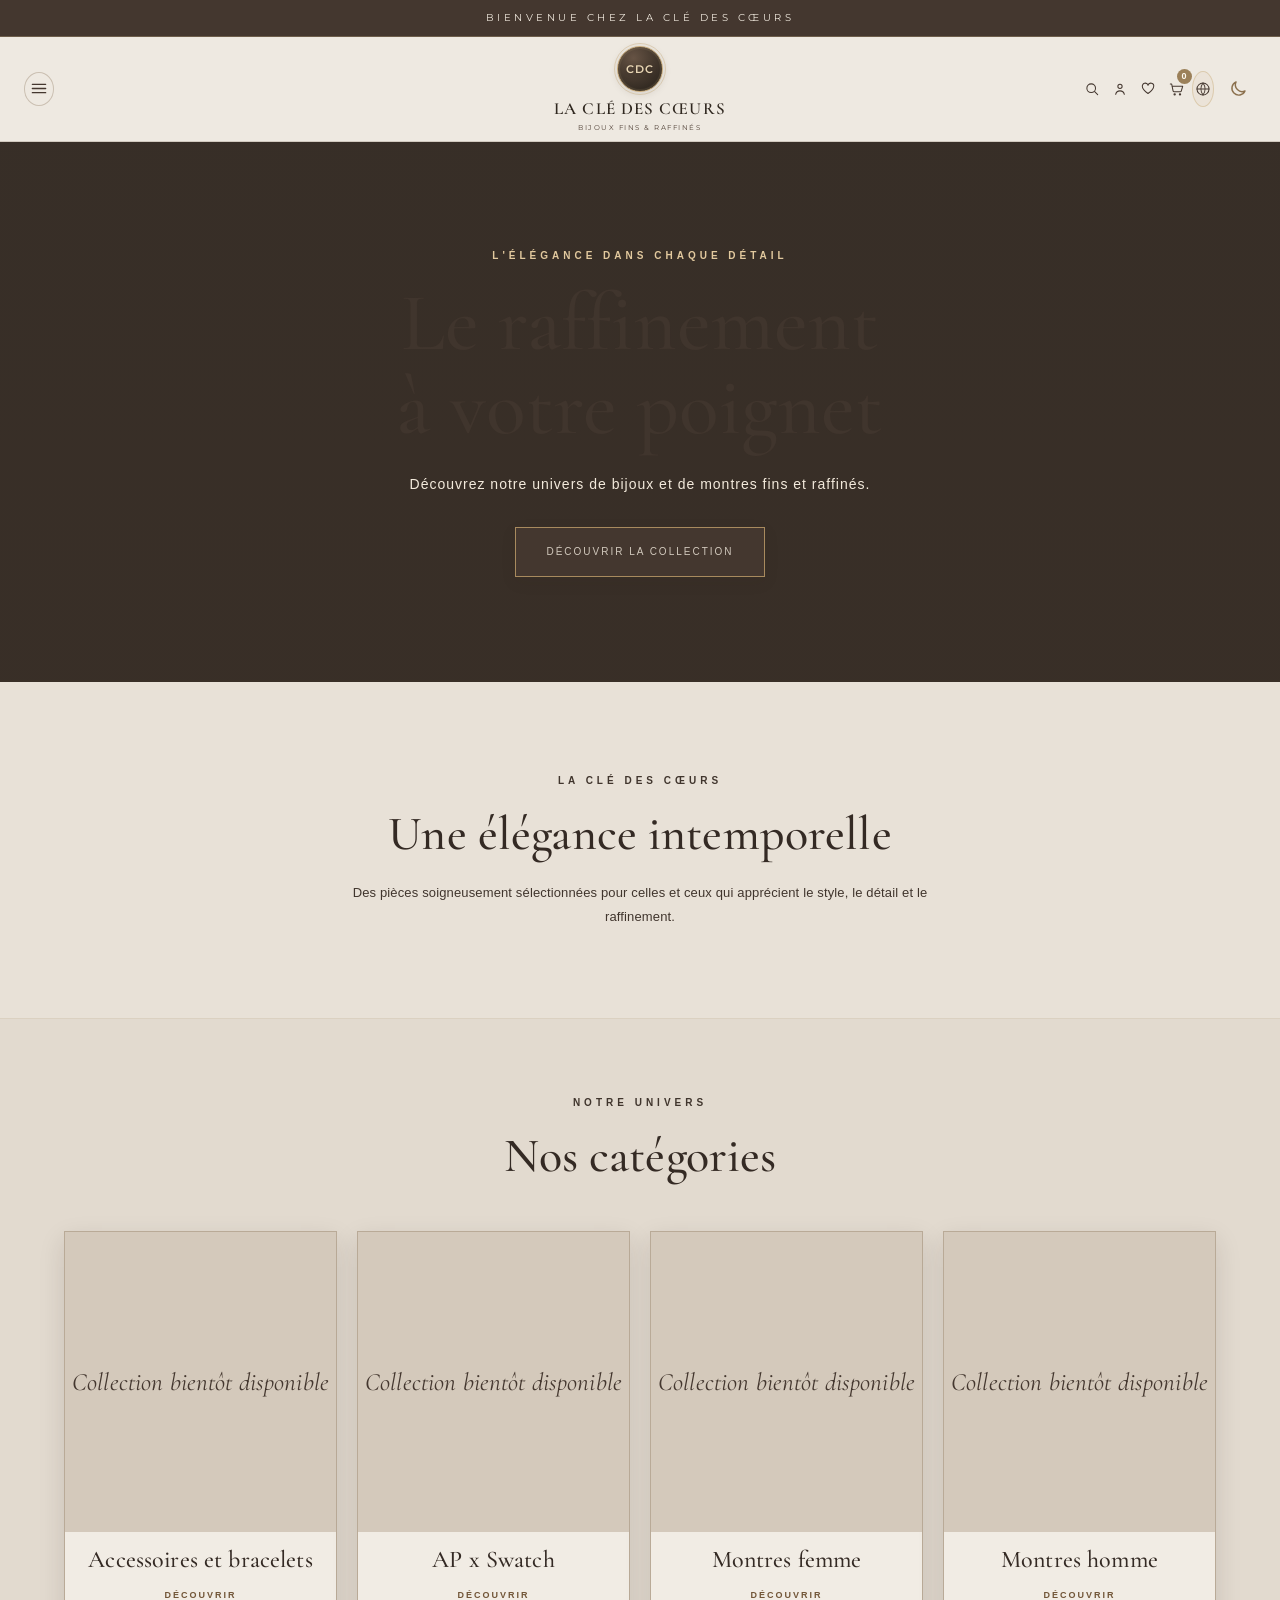
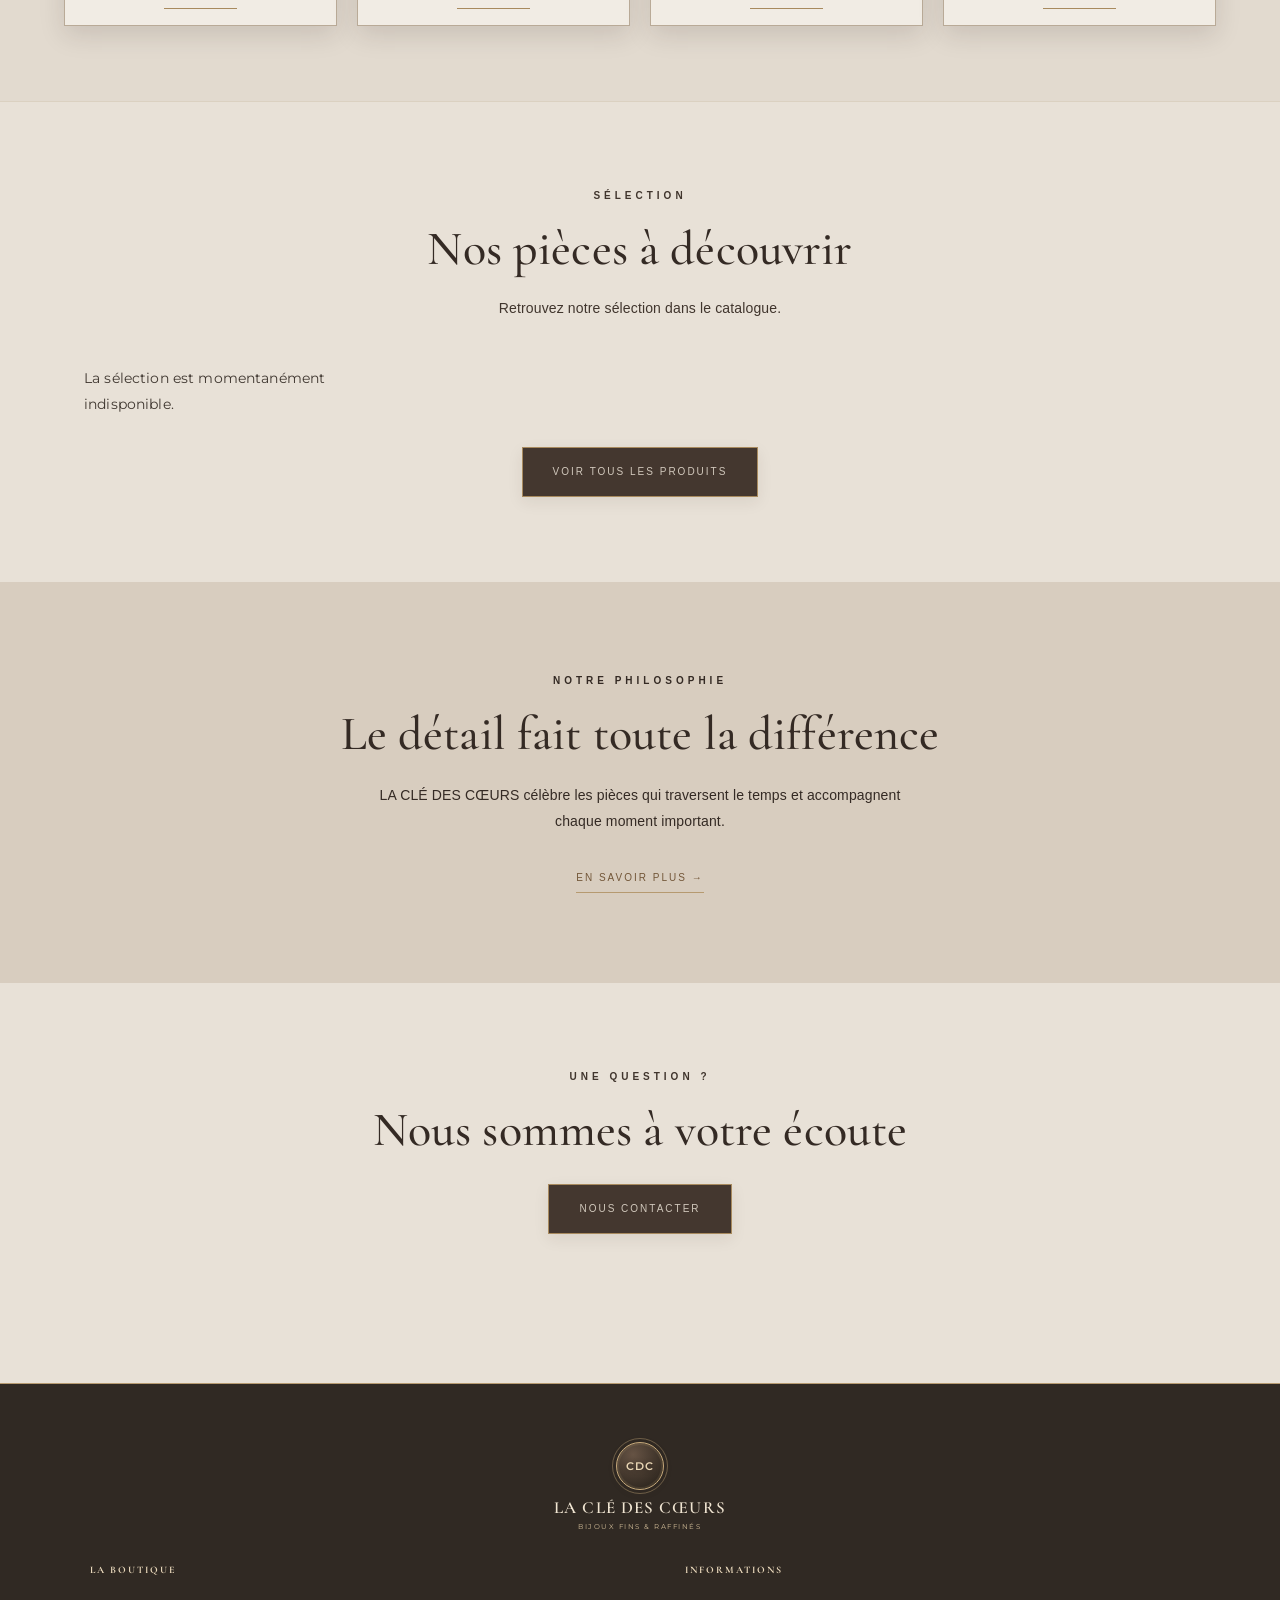
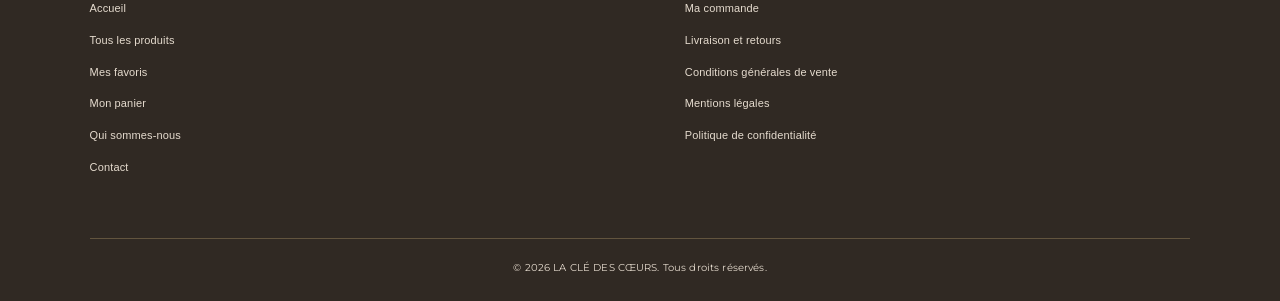
==== commit 5fc9a00a: "Actualiser le cache du style des icônes" ====
--- a/index.html
+++ b/index.html
@@ -14,7 +14,7 @@
 
   <link href="https://fonts.googleapis.com/css2?family=Cormorant+Garamond:wght@400;500;600;700&family=Montserrat:wght@300;400;500;600&display=swap" rel="stylesheet">
 
-  <link rel="stylesheet" href="styles.css?v=theme-icone-espace-20261107-34">
+  <link rel="stylesheet" href="styles.css?v=zone-tactile-20261107-35">
 
   <style>
     .main-nav.is-open {
--- a/styles.css
+++ b/styles.css
@@ -2187,3 +2187,48 @@
   #cdc-theme-toggle{flex-basis:18px!important;width:18px!important;min-width:18px!important;max-width:18px!important;margin-left:1px!important}
   #cdc-theme-toggle svg{width:14px!important;height:14px!important}
 }
+
+
+/* ZONE TACTILE DES ICÔNES — PLUS FACILE À UTILISER SUR MOBILE */
+.header-actions{align-items:center!important;gap:clamp(5px,.8vw,10px)!important}
+.header-actions>a,
+#cdc-theme-toggle,
+#cdc-language-switcher,
+#cdc-language-button{
+  display:inline-flex!important;
+  flex:0 0 36px!important;
+  width:36px!important;min-width:36px!important;max-width:36px!important;
+  height:36px!important;min-height:36px!important;
+  align-items:center!important;justify-content:center!important;
+  padding:0!important;box-sizing:border-box!important;
+}
+.header-actions>a svg,
+#cdc-theme-toggle svg,
+#cdc-language-button svg{width:19px!important;height:19px!important}
+#cdc-theme-toggle{margin:0!important;border-radius:50%!important}
+@media(max-width:700px){
+  .header>.header-actions{gap:2px!important}
+  .header-actions>a,
+  #cdc-theme-toggle,
+  #cdc-language-switcher,
+  #cdc-language-button{
+    flex-basis:28px!important;width:28px!important;min-width:28px!important;max-width:28px!important;
+    height:30px!important;min-height:30px!important;
+  }
+  .header-actions>a svg,
+  #cdc-theme-toggle svg,
+  #cdc-language-button svg{width:17px!important;height:17px!important}
+}
+@media(max-width:360px){
+  .header>.header-actions{gap:0!important}
+  .header-actions>a,
+  #cdc-theme-toggle,
+  #cdc-language-switcher,
+  #cdc-language-button{
+    flex-basis:24px!important;width:24px!important;min-width:24px!important;max-width:24px!important;
+    height:28px!important;min-height:28px!important;
+  }
+  .header-actions>a svg,
+  #cdc-theme-toggle svg,
+  #cdc-language-button svg{width:16px!important;height:16px!important}
+}
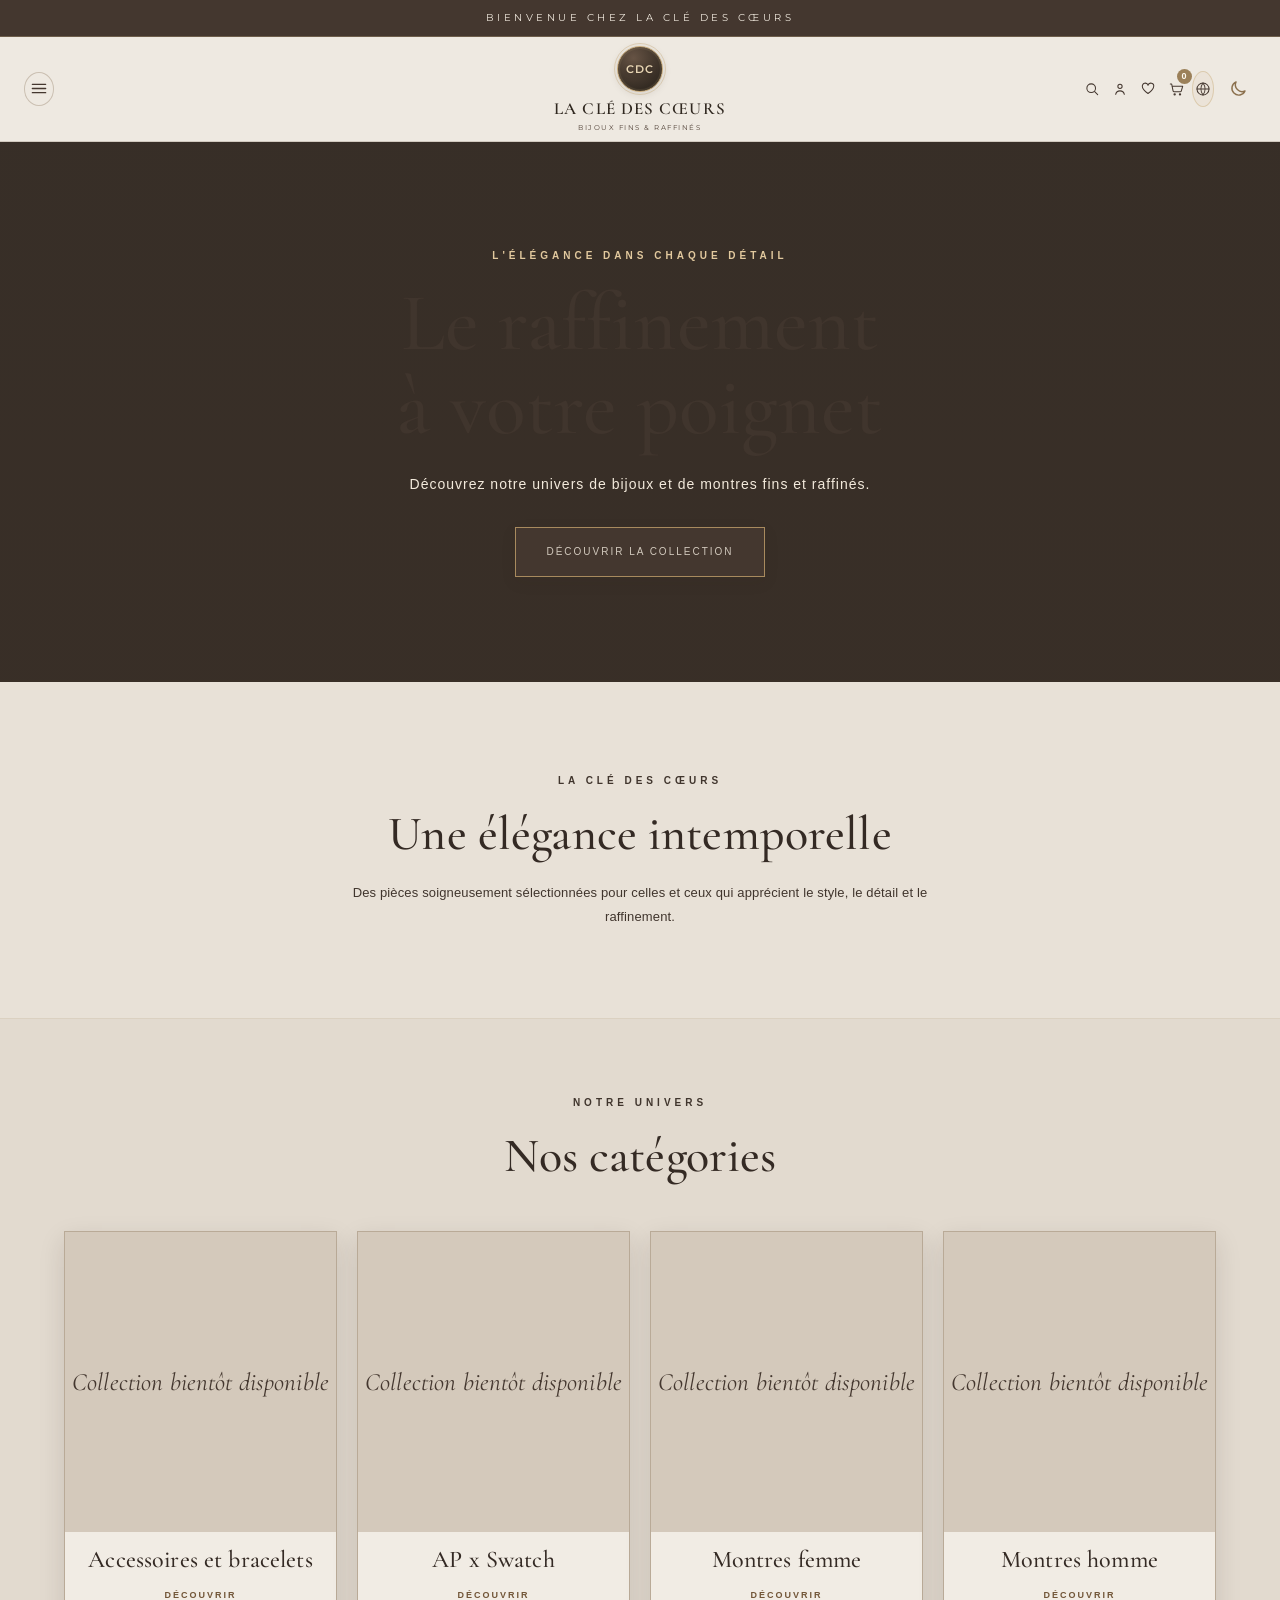
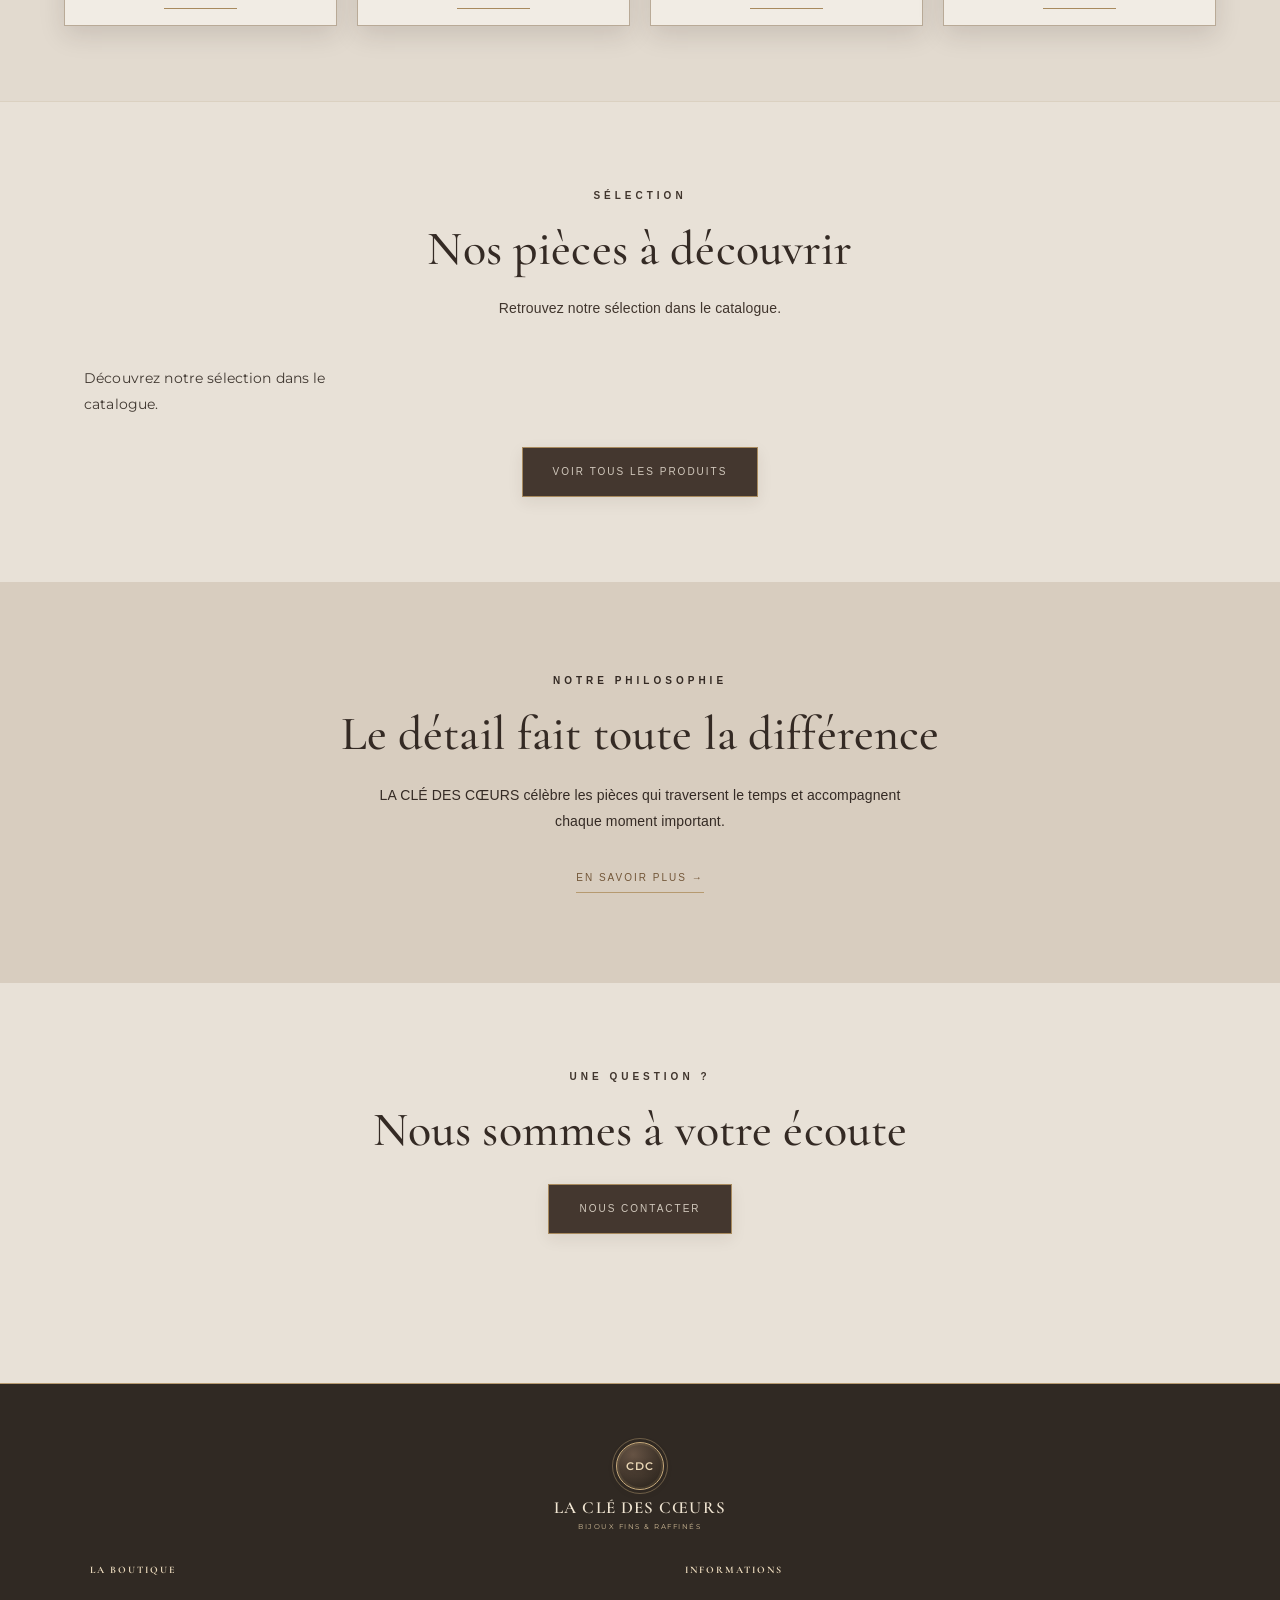
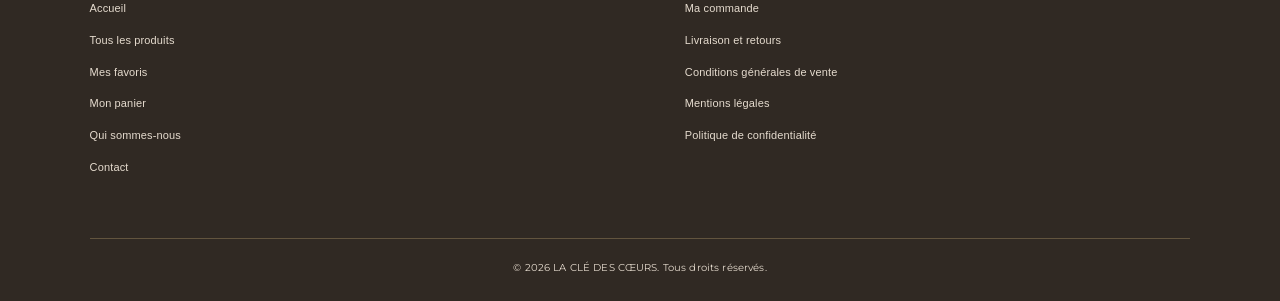
==== commit 9c1b40ef: "Actualiser le cache du catalogue local" ====
--- a/index.html
+++ b/index.html
@@ -409,7 +409,7 @@
     actualiserCompteurPanier();
   </script>
 
-  <script src="produits.js?v=categories-strict-20261107-12"></script>
+  <script src="produits.js?v=catalogue-local-20261107"></script>
   <script>
     (function() {
       const zone = document.getElementById("featuredProducts");
